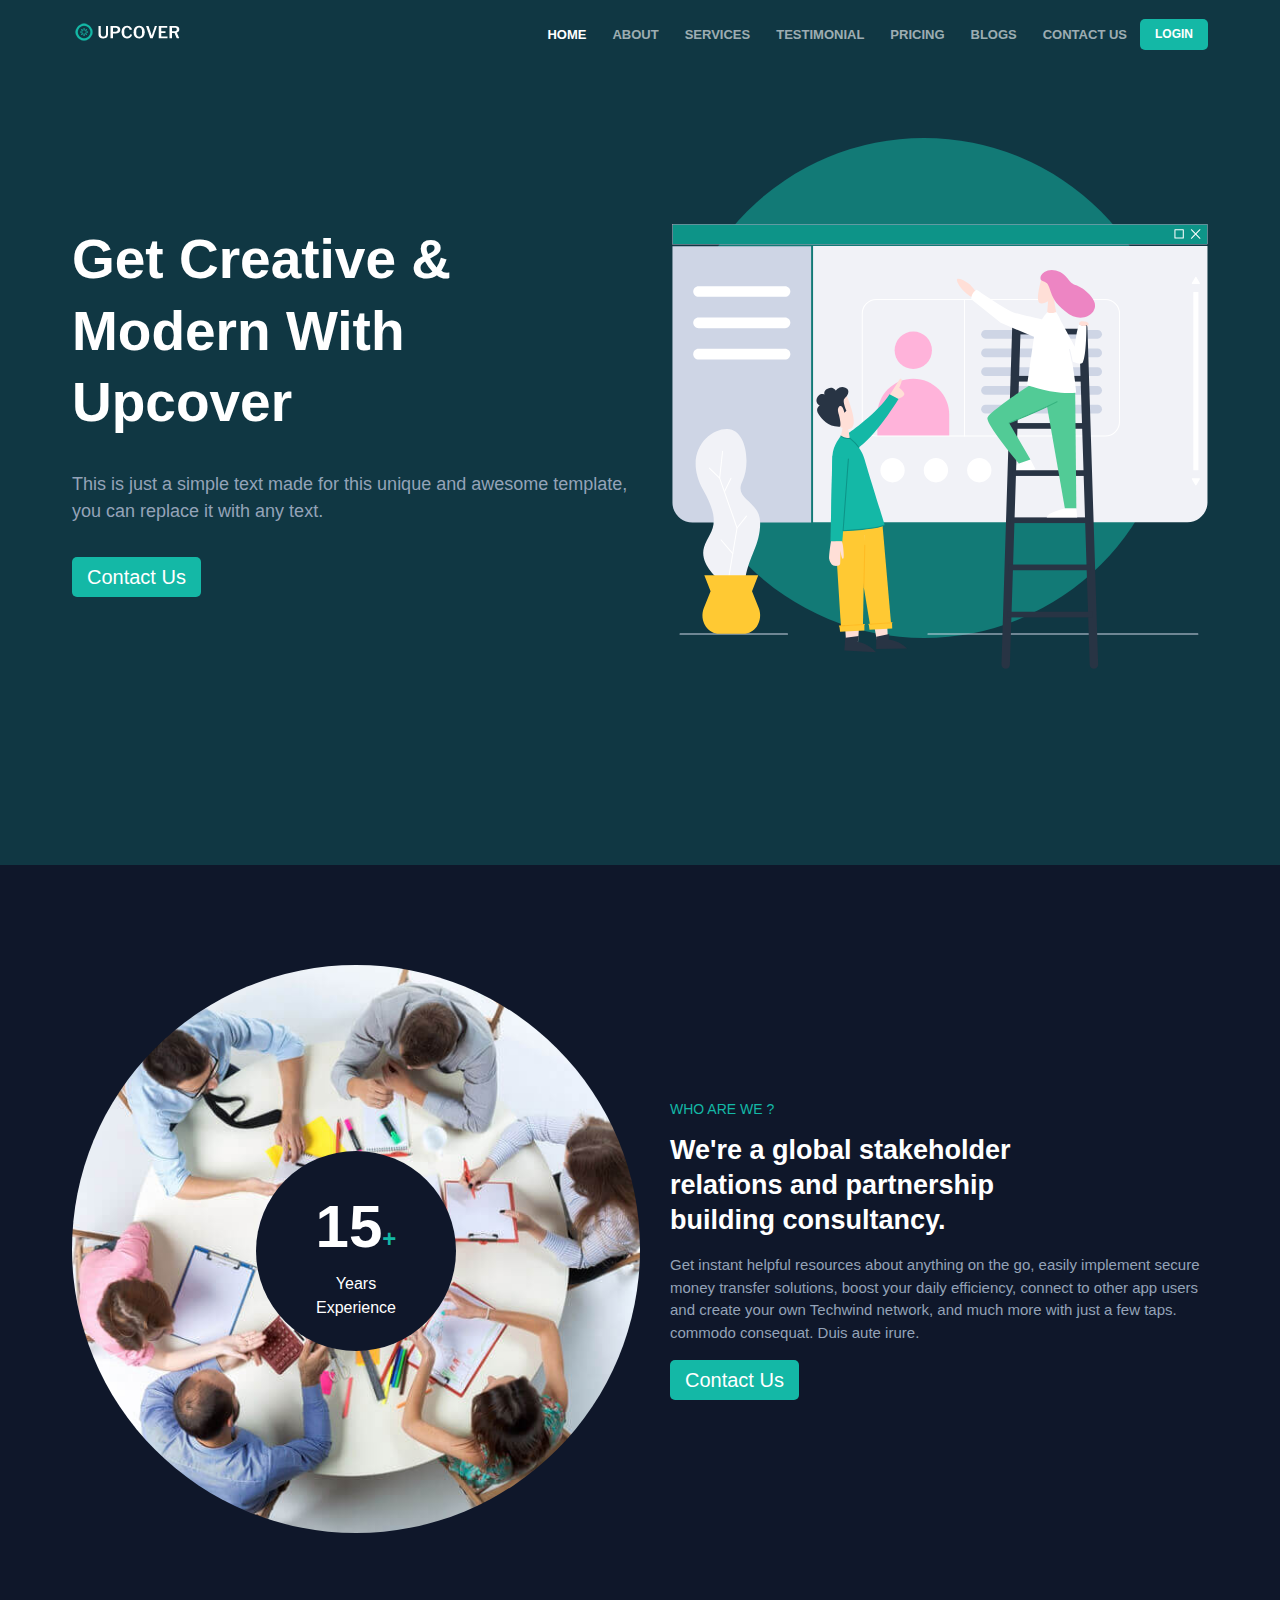
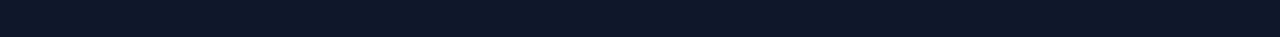
==== html/upcover.html @ 5970e3a4 "push new" ====
<!DOCTYPE html>
<html lang="en">
<head>
    <meta charset="UTF-8">
    <meta name="viewport" content="width=device-width, initial-scale=1.0">
    <link rel="stylesheet" href="https://cdnjs.cloudflare.com/ajax/libs/font-awesome/6.5.1/css/all.min.css" integrity="sha512-DTOQO9RWCH3ppGqcWaEA1BIZOC6xxalwEsw9c2QQeAIftl+Vegovlnee1c9QX4TctnWMn13TZye+giMm8e2LwA==" crossorigin="anonymous" referrerpolicy="no-referrer" />
    <link rel="stylesheet" href="../css/header&footer.css">
    <link rel="stylesheet" href="../css/upcover.css">
    <title>UPCOVER</title>
</head>
<body>
    <!-- start header -->
    <header>
        <div class="page-header">
            <div class="container">
                <div class="row">
                    <div class="logo">
                        <img src="../images/logo-light.png" alt="">
                    </div>
                    <div class="menu">
                        <nav class="main-menu">
                            <ul>
                                <li>
                                    <a class="co-wh5 head-link active" href="#HOME">HOME</a>
                                </li>
                                <li>
                                    <a class="co-wh5 head-link" href="#ABOUT">ABOUT</a>
                                </li>
                                <li>
                                    <a class="co-wh5 head-link" href="#SERVICES">SERVICES</a>
                                </li>
                                <li>
                                    <a class="co-wh5 head-link" href="#TESTIMONIAL">TESTIMONIAL</a>
                                </li>
                                <li>
                                    <a class="co-wh5 head-link" href="#PRICING">PRICING</a>
                                </li>
                                <li>
                                    <a class="co-wh5 head-link" href="#BLOGS">BLOGS</a>
                                </li>
                                <li>
                                    <a class="co-wh5 head-link" href="#CONTACT US">CONTACT US</a>
                                </li>
                            </ul>
                        </nav>
                    </div>
                    <a class="login-btn">
                        <button class="log custom" type="submit">LOGIN</button>
                    </a>
                </div>
            </div>
        </div>
    </header>
    <!-- end header -->

    <!-- start home section -->
    <section class="home" id="HOME">
        <div class="container">
            <div class="row-ho">
                <div class="text-ho">
                    <h1>Get Creative & <br> Modern With <br> Upcover</h1>
                    <p>This is just a simple text made for this unique and awesome template, you can replace it with any text.</p>
                    <a class="contact-btn">
                        <button class="custom">
                            Contact Us
                            <i class="fa-solid fa-chevron-right"></i>
                        </button>
                    </a>
                </div>
                <div class="photo-ho">
                    <img src="../images/design-team.svg" alt="" width="100%">
                </div>
            </div>
        </div>
    </section>
    <!-- end home section -->

    <!-- start about section -->
    <section class="about" id="ABOUT">
        <div class="container">
            <div class="row-abo">
                <div class="image-abo">
                    <div class="bg-img">
                        <img src="../images/about.jpg" alt="about" width="100%">
                    </div>
                    <div class="img-txt center-flex">
                        <h2><span>15</span>+</h2>
                        <span>Years <br> Experience</span>
                    </div>
                </div>
                <div class="text-abo">
                    <h6>WHO ARE WE ?</h6>
                    <h3>
                        We're a global stakeholder <br>
                        relations and partnership <br>
                        building consultancy.
                    </h3>
                    <p>
                        Get instant helpful resources about anything on the go, easily implement secure money transfer solutions,
                         boost your daily efficiency, connect to other app users and create your own Techwind network, and much more
                          with just a few taps. commodo consequat. Duis aute irure.
                    </p>
                    <a class="about-btn">
                        <button class="custom">
                            Contact Us
                            <i class="fa-solid fa-chevron-right"></i>
                        </button>
                    </a>
                </div>
            </div>
        </div>
    </section>
    <!-- end about section -->
</body>
</html>
---- css/header&footer.css ----
/* start customize default values */
*{
    box-sizing: border-box;
    padding: 0;
    margin: 0;
}
body{
    font-family: Libre Franklin,sans-serif;
}
li{
    list-style: none;
}
p{
    color: #94a3b8;
}
a{
    text-decoration: none;
    font-size: 13px;
    font-weight: bold;
}
a.co-wh5{
    color: #fff9;
}
a.co-aq{
    color: #14b8a6;
}
.container{
    max-width: 1200px;
    margin: auto;
    padding: 0 2rem;
}
.row{
    display: flex;
    justify-content: space-between;
}
/* end customize default values */

/* start customize header */
.page-header{
    background-color: #103743;
    padding: 1.2rem 0;
    position: fixed;
    width: 100%;
    left: 0;
    top: 0;
    z-index: 999;
}
.page-header .row{
    display: flex;
    justify-content: space-between;
    align-items: center;
}
.page-header .logo{
    margin-right: 2rem;
}
.page-header .menu{
    width: 100%;
}
nav.main-menu ul{
    display: flex;
    justify-content: flex-end;
}
.page-header .login{
    margin-left: 2rem;
}
a.head-link{
    padding: 13px;
    transition: all .3s;
}
nav.main-menu ul li:hover a.head-link:not(a.active){
    color: #fff;
}
button.custom {
    padding: 8px 15px;
    font-size: 12px;
    line-height: 1.2;
    border-radius: 5px;
    background: #14b8a6;
    color: #fff;
    border: none;
    font-weight: bold;
}
/* end customize header */
---- css/upcover.css ----
/* start customize default values */
*{
    box-sizing: border-box;
    padding: 0;
    margin: 0;
}
body{
    font-family: Libre Franklin,sans-serif;
}
li{
    list-style: none;
}
p{
    color: #94a3b8;
}
a{
    text-decoration: none;
}
a.active,h1{
    color: #fff !important;
}
a.co-wh5{
    color: #fff9;
}
a.co-aq{
    color: #14b8a6;
}


/* button */
.contact-btn .custom,.about-btn .custom {
    font-size: 20px;
    font-weight: normal;
}
/* button */

/* end customize default values */

/* start customize home section  */
.home{
    background-color: #103743;
    padding: 14rem 0 12rem 0;
}
.row-ho {
    display: flex;
}
.row-ho > div {
    flex: 0 0 50%;
    max-width: 50%;
}
.photo-ho{
    padding-left: 2rem;
    position: relative;
}
.photo-ho img{
    z-index: 9;
    position: relative;
}
.photo-ho:before {
    width: 500px;
    height: 500px;
    border-radius: 50%;
    background: #127a76;
    content: '';
    bottom: 35px;
    left: 50%;
    transform: translateX(-50%);
    position: absolute;
    z-index: 8;
}
.text-ho h1 {
    font-size: 55px;
    line-height: 1.3;
    margin-bottom: 2rem;
}
.text-ho p{
    font-size: 18px;
    line-height: 1.5;
    margin-bottom: 2rem;
}
/* end customize home section  */

/* start customize about section */
.about{
    padding: 100px 0;
    background-color: #0f172a;
}
.row-abo{
    display: flex;
    align-items: center;
}
.row-abo > div{
    flex: 0 0 50%;
    max-width: 50%;
}
.text-abo{
    padding-left: 30px;
}
.text-abo h6{
    font-size: 14px;
    color: #14b8a6;
    font-weight: 500;
    margin-bottom: 1rem;
}
.text-abo h3{
    font-size: 27px;
    color: #fff;
    line-height: 1.3;
    margin-bottom: 1rem;
}
.text-abo p{
    font-size: 15px;
    line-height: 1.5;
    margin-bottom: 1rem;
}
.image-abo{
    position: relative;
}
.image-abo img{
    border-radius: 50%;
}
.image-abo .img-txt{
    position: absolute;
    left: 50%;
    top: 50%;
    transform: translate(-50%,-50%);
}
.center-flex{
    width: 200px;
    height: 200px;
    background: #0f172a;
    text-align: center;
    display: flex;
    justify-content: center;
    align-items: center;
    flex-direction: column;
    border-radius: 50%;
}
.image-abo .img-txt h2{
    color: #14b8a6;
}
.image-abo .img-txt h2 span{
    font-size: 60px;
} 
.image-abo .img-txt span{
    color: #fff;
    line-height: 1.5;
}
/* end customize about section */
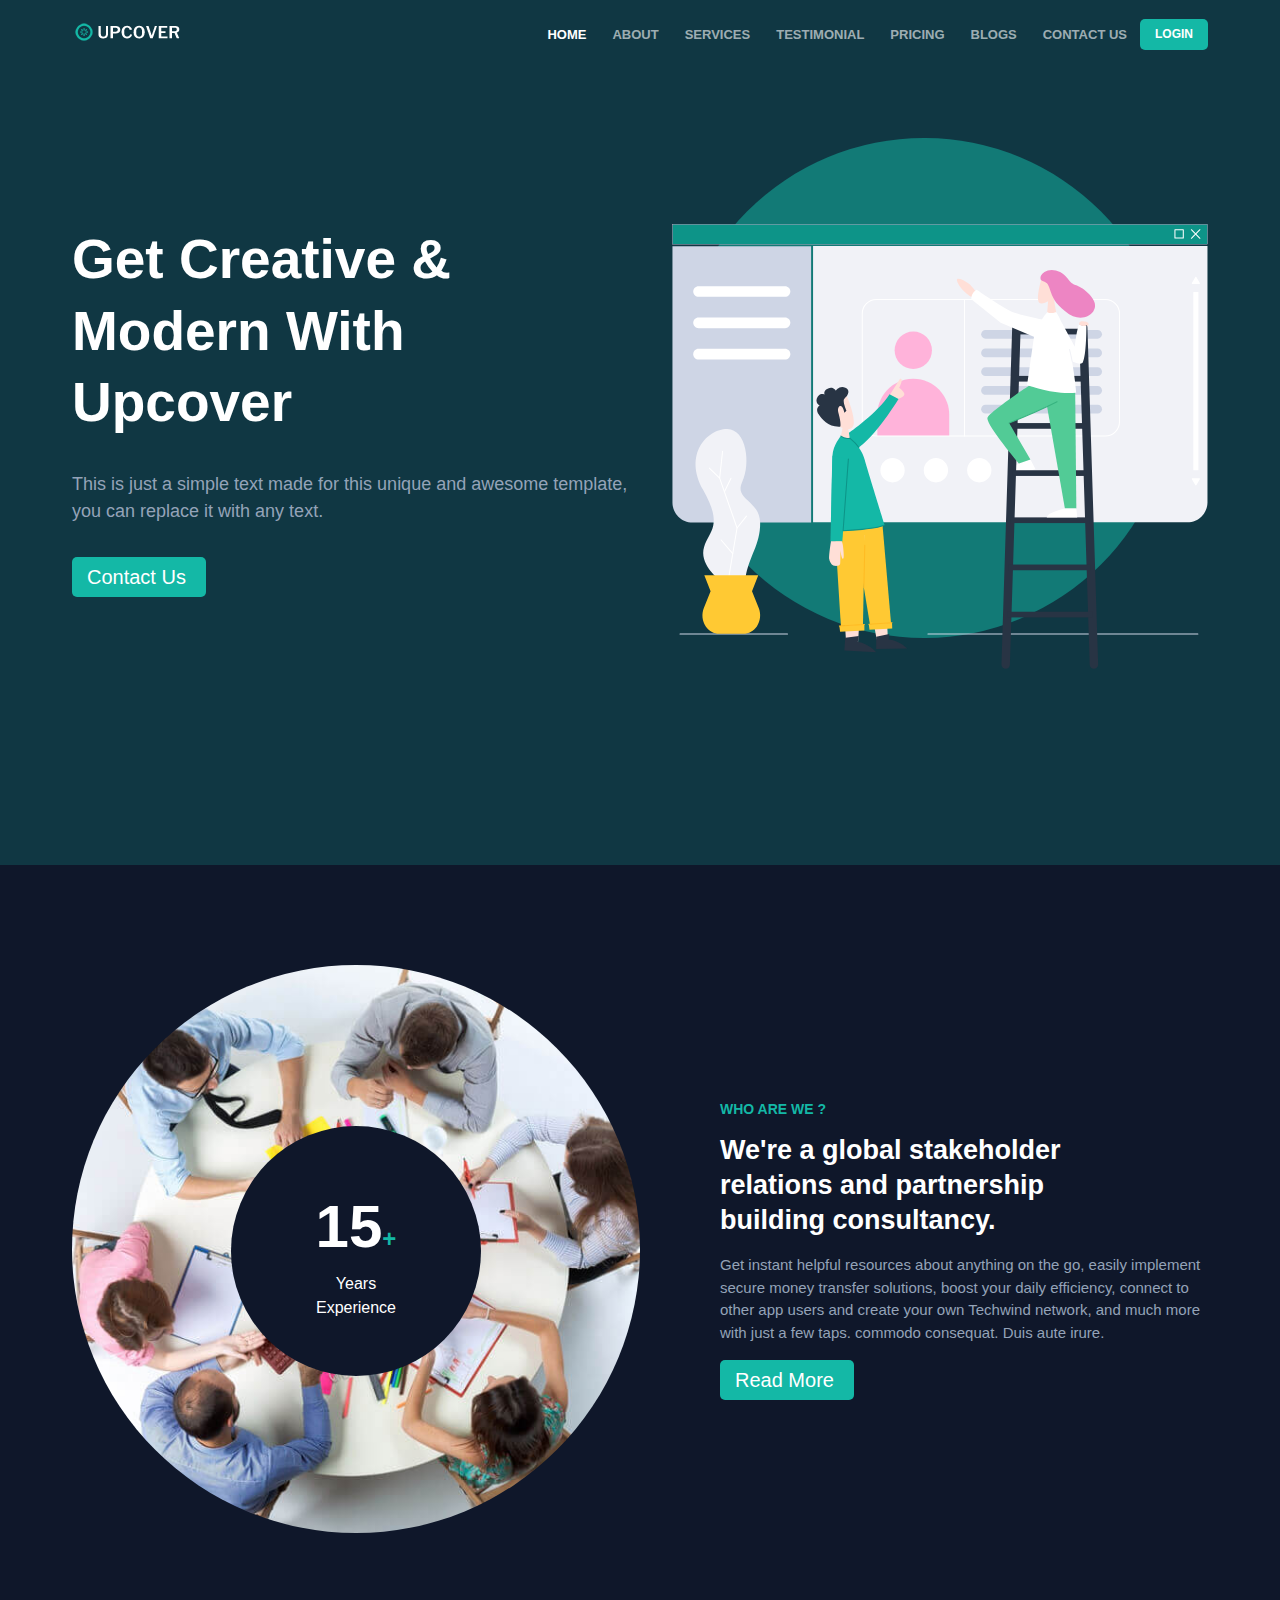
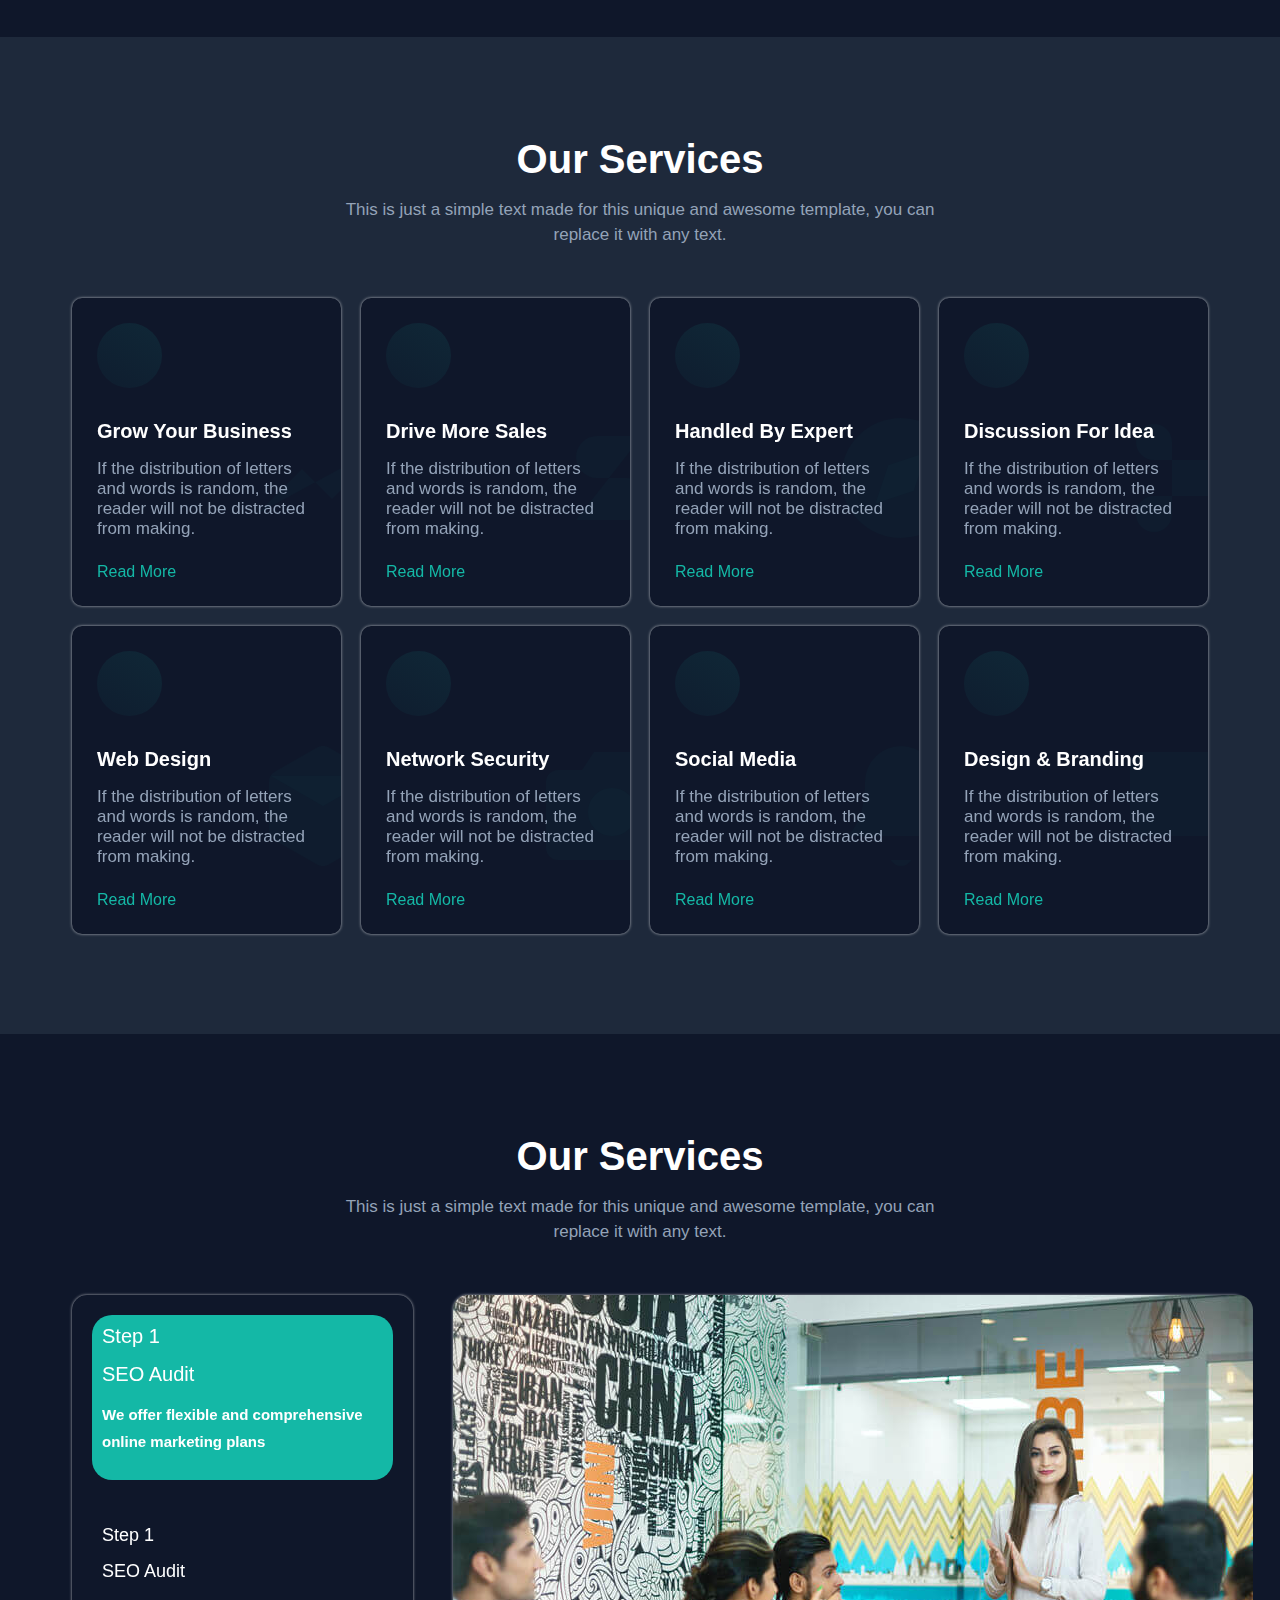
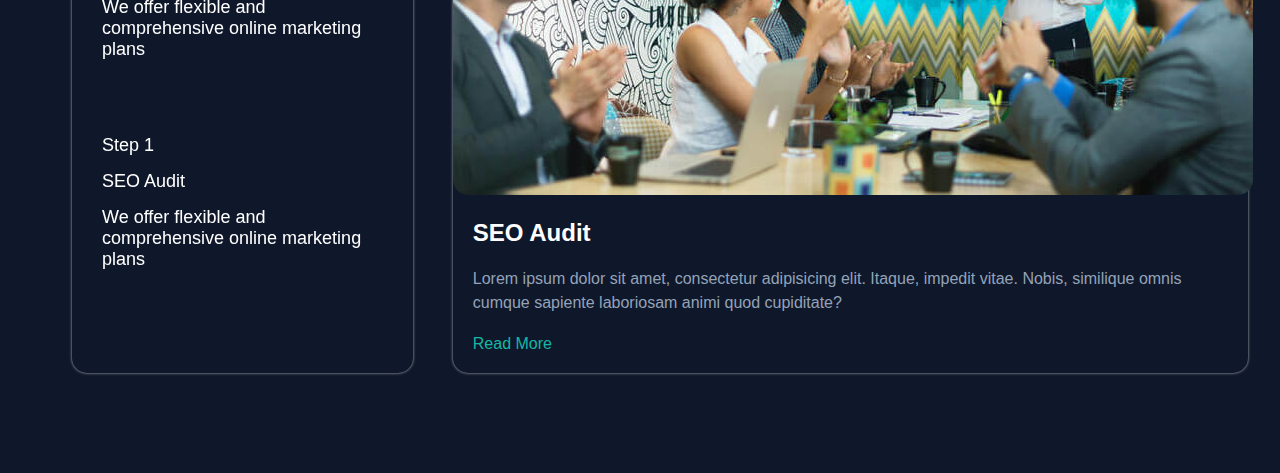
==== commit e89c3cba: "anything" ====
--- a/html/upcover.html
+++ b/html/upcover.html
@@ -102,7 +102,7 @@
                     </p>
                     <a class="about-btn">
                         <button class="custom">
-                            Contact Us
+                            Read More
                             <i class="fa-solid fa-chevron-right"></i>
                         </button>
                     </a>
@@ -111,5 +111,188 @@
         </div>
     </section>
     <!-- end about section -->
+
+    <!-- start services section  -->
+    <section class="services">
+        <div class="container">
+            <div class="title-serv title-section">
+                <h2>Our Services</h2>
+                <p>This is just a simple text made for this unique and awesome template, you can <br> replace it with any text.</p>
+            </div>
+            <div class="row-serv">
+                <div class="card-serv box-shadow-sty">
+                    <div class="icon-serv">
+                        <i class="fa-solid fa-share"></i>
+                    </div>
+                    <h2>Grow Your Business</h2>
+                    <p>If the distribution of letters and words is random, the reader will not be distracted from making.</p>
+                    <div class="btn-serv">
+                        Read More
+                        <i class="fa-solid fa-chevron-right"></i>
+                    </div>
+                    <div class="svg">
+                        <i-feather _ngcontent-ng-c4004374874="" class="size-48 text-teal-500 opacity-[0.04] dark:opacity-[0.04] group-hover:opacity-10 duration-500" _nghost-ng-c3061231048=""><svg xmlns="http://www.w3.org/2000/svg" viewBox="0 0 24 24" class="feather feather-trending-up">
+                            <polyline points="23 6 13.5 15.5 8.5 10.5 1 18"></polyline><polyline points="17 6 23 6 23 12"></polyline>
+                        </svg></i-feather>
+                    </div>
+                </div>
+                <div class="card-serv box-shadow-sty">
+                    <div class="icon-serv">
+                        <i class="fa-solid fa-dollar-sign"></i>
+                    </div>
+                    <h2>Drive More Sales</h2>
+                    <p>If the distribution of letters and words is random, the reader will not be distracted from making.</p>
+                    <div class="btn-serv">
+                        Read More
+                        <i class="fa-solid fa-chevron-right"></i>
+                    </div>
+                    <div class="svg">
+                        <i-feather _ngcontent-ng-c4004374874="" class="size-48 text-teal-500 opacity-[0.04] dark:opacity-[0.04] group-hover:opacity-10 duration-500" _nghost-ng-c3061231048=""><svg xmlns="http://www.w3.org/2000/svg" viewBox="0 0 24 24" class="feather feather-dollar-sign">
+                            <line x1="12" y1="1" x2="12" y2="23"></line><path d="M17 5H9.5a3.5 3.5 0 0 0 0 7h5a3.5 3.5 0 0 1 0 7H6"></path>
+                        </svg></i-feather>
+                    </div>
+                </div>
+                <div class="card-serv box-shadow-sty">
+                    <div class="icon-serv">
+                        <i class="fa-solid fa-eye"></i>
+                    </div>
+                    <h2>Handled By Expert</h2>
+                    <p>If the distribution of letters and words is random, the reader will not be distracted from making.</p>
+                    <div class="btn-serv">
+                        Read More
+                        <i class="fa-solid fa-chevron-right"></i>
+                    </div>
+                    <div class="svg">
+                        <i-feather _ngcontent-ng-c4004374874="" class="size-48 text-teal-500 opacity-[0.04] dark:opacity-[0.04] group-hover:opacity-10 duration-500" _nghost-ng-c3061231048=""><svg xmlns="http://www.w3.org/2000/svg" viewBox="0 0 24 24" class="feather feather-compass">
+                            <circle cx="12" cy="12" r="10"></circle><polygon points="16.24 7.76 14.12 14.12 7.76 16.24 9.88 9.88 16.24 7.76"></polygon>
+                        </svg></i-feather>
+                    </div>
+                </div>
+                <div class="card-serv box-shadow-sty">
+                    <div class="icon-serv">
+                        <i class="fa-solid fa-share"></i>
+                    </div>
+                    <h2>Discussion For Idea</h2>
+                    <p>If the distribution of letters and words is random, the reader will not be distracted from making.</p>
+                    <div class="btn-serv">
+                        Read More
+                        <i class="fa-solid fa-chevron-right"></i>
+                    </div>
+                    <div class="svg">
+                        <i-feather _ngcontent-ng-c4004374874="" class="size-48 text-teal-500 opacity-[0.04] dark:opacity-[0.04] group-hover:opacity-10 duration-500" _nghost-ng-c3061231048=""><svg xmlns="http://www.w3.org/2000/svg" viewBox="0 0 24 24" class="feather feather-command">
+                            <path d="M18 3a3 3 0 0 0-3 3v12a3 3 0 0 0 3 3 3 3 0 0 0 3-3 3 3 0 0 0-3-3H6a3 3 0 0 0-3 3 3 3 0 0 0 3 3 3 3 0 0 0 3-3V6a3 3 0 0 0-3-3 3 3 0 0 0-3 3 3 3 0 0 0 3 3h12a3 3 0 0 0 3-3 3 3 0 0 0-3-3z"></path>
+                        </svg></i-feather>
+                    </div>
+                </div>
+                <div class="card-serv box-shadow-sty">
+                    <div class="icon-serv">
+                        <i class="fa-solid fa-cube"></i>
+                    </div>
+                    <h2>Web Design</h2>
+                    <p>If the distribution of letters and words is random, the reader will not be distracted from making.</p>
+                    <div class="btn-serv">
+                        Read More
+                        <i class="fa-solid fa-chevron-right"></i>
+                    </div>
+                    <div class="svg">
+                        <i-feather _ngcontent-ng-c4004374874="" class="size-48 text-teal-500 opacity-[0.04] dark:opacity-[0.04] group-hover:opacity-10 duration-500" _nghost-ng-c3061231048=""><svg xmlns="http://www.w3.org/2000/svg" viewBox="0 0 24 24" class="feather feather-box">
+                            <path d="M21 16V8a2 2 0 0 0-1-1.73l-7-4a2 2 0 0 0-2 0l-7 4A2 2 0 0 0 3 8v8a2 2 0 0 0 1 1.73l7 4a2 2 0 0 0 2 0l7-4A2 2 0 0 0 21 16z"></path><polyline points="3.27 6.96 12 12.01 20.73 6.96"></polyline><line x1="12" y1="22.08" x2="12" y2="12"></line>
+                        </svg></i-feather>
+                    </div>
+                </div>
+                <div class="card-serv box-shadow-sty">
+                    <div class="icon-serv">
+                        <i class="fa-solid fa-camera"></i>
+                    </div>
+                    <h2>Network Security</h2>
+                    <p>If the distribution of letters and words is random, the reader will not be distracted from making.</p>
+                    <div class="btn-serv">
+                        Read More
+                        <i class="fa-solid fa-chevron-right"></i>
+                    </div>
+                    <div class="svg">
+                        <i-feather _ngcontent-ng-c4004374874="" class="size-48 text-teal-500 opacity-[0.04] dark:opacity-[0.04] group-hover:opacity-10 duration-500" _nghost-ng-c3061231048=""><svg xmlns="http://www.w3.org/2000/svg" viewBox="0 0 24 24" class="feather feather-camera">
+                            <path d="M23 19a2 2 0 0 1-2 2H3a2 2 0 0 1-2-2V8a2 2 0 0 1 2-2h4l2-3h6l2 3h4a2 2 0 0 1 2 2z"></path><circle cx="12" cy="13" r="4"></circle>
+                        </svg></i-feather>
+                    </div>
+                </div>
+                <div class="card-serv box-shadow-sty">
+                    <div class="icon-serv">
+                        <i class="fa-solid fa-bell"></i>
+                    </div>
+                    <h2>Social Media</h2>
+                    <p>If the distribution of letters and words is random, the reader will not be distracted from making.</p>
+                    <div class="btn-serv">
+                        Read More
+                        <i class="fa-solid fa-chevron-right"></i>
+                    </div>
+                    <div class="svg">
+                        <i-feather _ngcontent-ng-c4004374874="" class="size-48 text-teal-500 opacity-[0.04] dark:opacity-[0.04] group-hover:opacity-10 duration-500" _nghost-ng-c3061231048=""><svg xmlns="http://www.w3.org/2000/svg" viewBox="0 0 24 24" class="feather feather-bell">
+                            <path d="M18 8A6 6 0 0 0 6 8c0 7-3 9-3 9h18s-3-2-3-9"></path><path d="M13.73 21a2 2 0 0 1-3.46 0"></path>
+                        </svg></i-feather>
+                    </div>
+                </div>
+                <div class="card-serv box-shadow-sty">
+                    <div class="icon-serv">
+                        <i class="fa-solid fa-desktop"></i>
+                    </div>
+                    <h2>Design & Branding</h2>
+                    <p>If the distribution of letters and words is random, the reader will not be distracted from making.</p>
+                    <div class="btn-serv">
+                        Read More
+                        <i class="fa-solid fa-chevron-right"></i>
+                    </div>
+                    <div class="svg">
+                        <i-feather _ngcontent-ng-c4004374874="" class="size-48 text-teal-500 opacity-[0.04] dark:opacity-[0.04] group-hover:opacity-10 duration-500" _nghost-ng-c3061231048=""><svg xmlns="http://www.w3.org/2000/svg" viewBox="0 0 24 24" class="feather feather-monitor">
+                            <rect x="2" y="3" width="20" height="14" rx="2" ry="2"></rect><line x1="8" y1="21" x2="16" y2="21"></line><line x1="12" y1="17" x2="12" y2="21"></line>
+                        </svg></i-feather>
+                    </div>
+                </div>
+            </div>
+        </div>
+    </section>
+    <section class="secvices-2">
+        <div class="container">
+            <div class="title-serv title-section">
+                <h2>Our Services</h2>
+                <p>This is just a simple text made for this unique and awesome template, you can <br> replace it with any text.</p>
+            </div>
+            <div class="row-serv-2">
+                <div class="step-serv-2 box-shadow-sty">
+                    <div class="all-steps">
+                        <div class="step step-1">
+                            <span class="text-1">Step 1</span>
+                            <span class="text-2">SEO Audit</span>
+                            <span class="text-3">We offer flexible and comprehensive online marketing plans</span>
+                        </div>
+                        <div class="step step-2">
+                            <span class="text-1">Step 1</span>
+                            <span class="text-2">SEO Audit</span>
+                            <span class="text-3">We offer flexible and comprehensive online marketing plans</span>
+                        </div>
+                        <div class="step step-3">
+                            <span class="text-1">Step 1</span>
+                            <span class="text-2">SEO Audit</span>
+                            <span class="text-3">We offer flexible and comprehensive online marketing plans</span>
+                        </div>
+                    </div>
+                </div>
+                <div class="seo-serv-2 box-shadow-sty">
+                    <div class="image">
+                        <img src="../images/01.jpg" alt="">
+                    </div>
+                    <div class="content-serv-2">
+                        <h2>SEO Audit</h2>
+                        <p>Lorem ipsum dolor sit amet, consectetur adipisicing elit. Itaque, impedit vitae. Nobis, similique omnis cumque sapiente laboriosam animi quod cupiditate?</p>
+                        <div class="btn-serv">
+                            Read More
+                            <i class="fa-solid fa-chevron-right"></i>
+                        </div>
+                    </div>
+                </div>
+            </div>
+        </div>
+    </section>
+    <!-- end services section  -->
 </body>
 </html>--- a/css/upcover.css
+++ b/css/upcover.css
@@ -25,7 +25,29 @@
 a.co-aq{
     color: #14b8a6;
 }
-
+/* fixed component */
+.fa-chevron-right{
+    font-size: 9px;
+    margin-left: 5px;
+    vertical-align: middle;
+}
+.title-section{
+    text-align: center;
+    margin-bottom: 50px;
+}
+.title-section h2{
+    font-size: 40px;
+    color: #fff;
+    margin-bottom: 15px;
+}
+.title-section p{
+    line-height: 1.5;
+    font-size: 17px;
+}
+.box-shadow-sty{
+    box-shadow: 0px 0px 3px 0px rgb(255, 255,255,.7);
+}
+/* fixed component */
 
 /* button */
 .contact-btn .custom,.about-btn .custom {
@@ -94,12 +116,12 @@
     max-width: 50%;
 }
 .text-abo{
-    padding-left: 30px;
+    padding-left: 80px;
 }
 .text-abo h6{
     font-size: 14px;
     color: #14b8a6;
-    font-weight: 500;
+    font-weight: 700;
     margin-bottom: 1rem;
 }
 .text-abo h3{
@@ -126,8 +148,8 @@
     transform: translate(-50%,-50%);
 }
 .center-flex{
-    width: 200px;
-    height: 200px;
+    width: 250px;
+    height: 250px;
     background: #0f172a;
     text-align: center;
     display: flex;
@@ -148,4 +170,150 @@
 }
 /* end customize about section */
 
-
+/* start customize services section */
+.services{
+    padding: 100px 0;
+    background-color: #1e293b;
+}
+.row-serv {
+    display: grid;
+    grid-template-columns: repeat(4, minmax(250px,1fr));
+    gap: 20px;
+}
+.card-serv{
+    padding: 25px;
+    border-radius: 10px;
+    background-color: #0f172a;
+    overflow: hidden;
+    position: relative;
+    z-index: 10;
+}
+.card-serv:hover .icon-serv{
+    background: linear-gradient(30deg,#14b8a61a, #14b8a670);
+}
+.icon-serv {
+    width: 65px;
+    height: 65px;
+    margin-bottom: 20px;
+    display: flex;
+    justify-content: center;
+    align-items: center;
+    border-radius: 50%;
+    background: linear-gradient(30deg, #0f1d2f,#14b8a61a);
+    margin-bottom: 2rem;
+}
+.icon-serv i{
+    font-size: 25px;
+}
+.card-serv h2{
+    color: #fff;
+    font-size: 20px;
+    margin-bottom: 1rem;
+    transition: all .1s;
+}
+.card-serv p{
+    margin-bottom: 1.5rem;
+    font-size: 17px;
+}
+.card-serv h2:hover{
+    color: #14b8a6;
+}
+.icon-serv,.btn-serv{
+    color: #14b8a6;
+}
+.card-serv .svg{
+    position: absolute;
+    width: 9rem;
+    right: -20%;
+    top: 35%;
+    z-index: -1;
+    opacity: .3;
+    fill: rgb(20 184 166 / .1);
+    transition: .5s;
+}
+.card-serv:hover .svg{
+    fill: rgb(20 184 166 / .5);
+}
+
+/* services-2 */
+.secvices-2{
+    padding: 100px 0;
+    background-color: #0f172a;
+}
+.row-serv-2{
+    display: flex;
+}
+.seo-serv-2{
+    flex: 0 0 70%;
+    max-width: 70%;
+    margin-left: 40px;
+    border-radius: 15px;
+}
+.step-serv-2{
+    flex: 0 0 30%;
+    max-width: 30%;
+    border-radius: 15px;
+}
+.seo-serv-2 img{
+    border-radius: 15px;
+}
+.seo-serv-2 .content-serv-2{
+    padding: 20px;
+}
+.seo-serv-2 .content-serv-2 h2{
+    color: #fff;
+    margin-bottom: 20px;
+}
+.seo-serv-2 .content-serv-2 p{
+    margin-bottom: 20px;
+    line-height: 1.5;
+}
+
+.all-steps{
+    padding: 20px;
+    position: sticky;
+    left: 0;
+    top: 0;
+}
+.all-steps .step-1{
+    padding: 10px;
+    background-color: #14b8a6;
+    border-radius: 20px;
+    position: sticky;
+    margin-bottom: 35px;
+}
+.all-steps .step-1  span{
+    display: block;
+    color: #fff;
+    margin-bottom: 15px;
+}
+.step-1 span.text-1 {
+    font-size: 20px;
+}
+.step-1 span.text-2 {
+    font-size: 20px;
+}
+.step-2{
+    margin-bottom: 40px !important;
+}
+.step-2,.step-3{
+    padding: 10px;
+    border-radius: 10px;
+    transition: all .3s ;
+}
+.step-2:hover,.step-3:hover{
+    background-color: #1e293b;
+}
+.step-1 span.text-3 {
+    font-weight: 600;
+    font-size: 15px;
+    line-height: 1.8;
+}
+.step span{
+    display: block;
+    color: #fff;
+    margin-bottom: 15px;
+    font-size: 18px;
+}
+/* end customize services section */
+
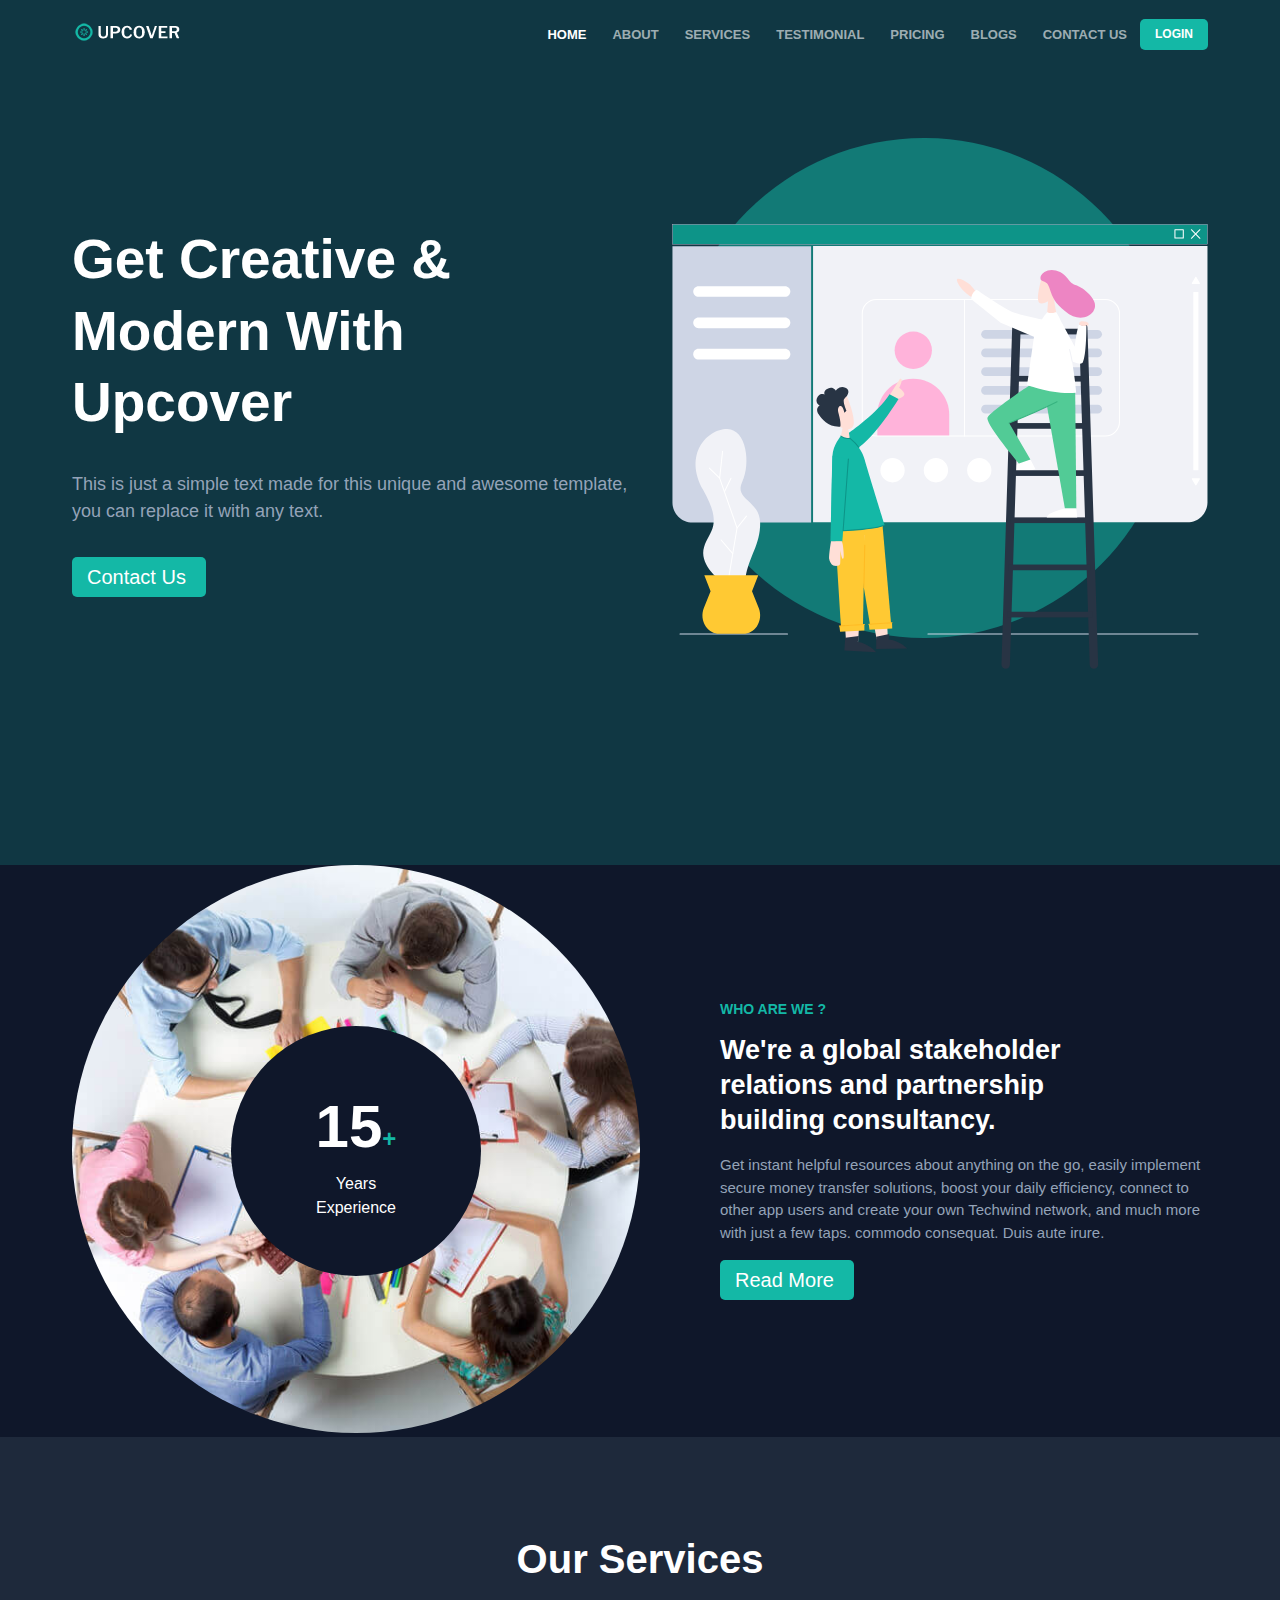
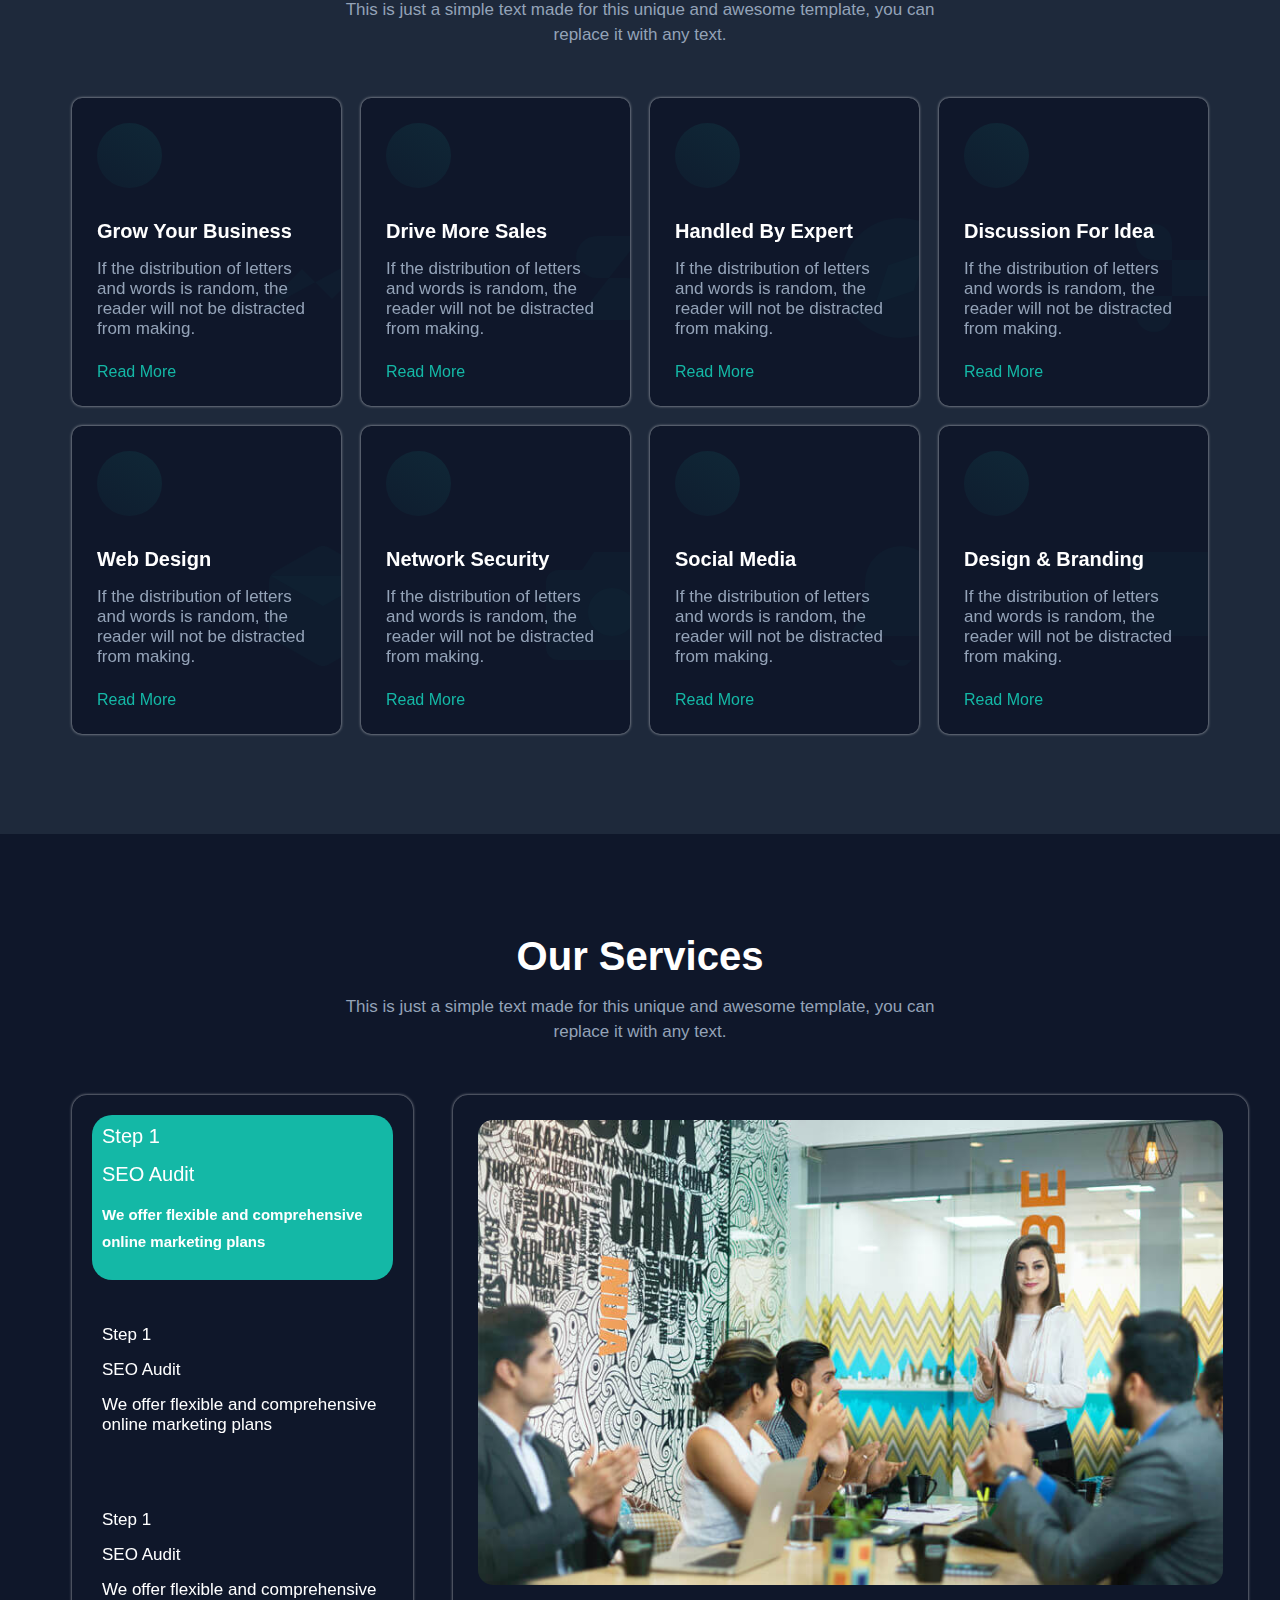
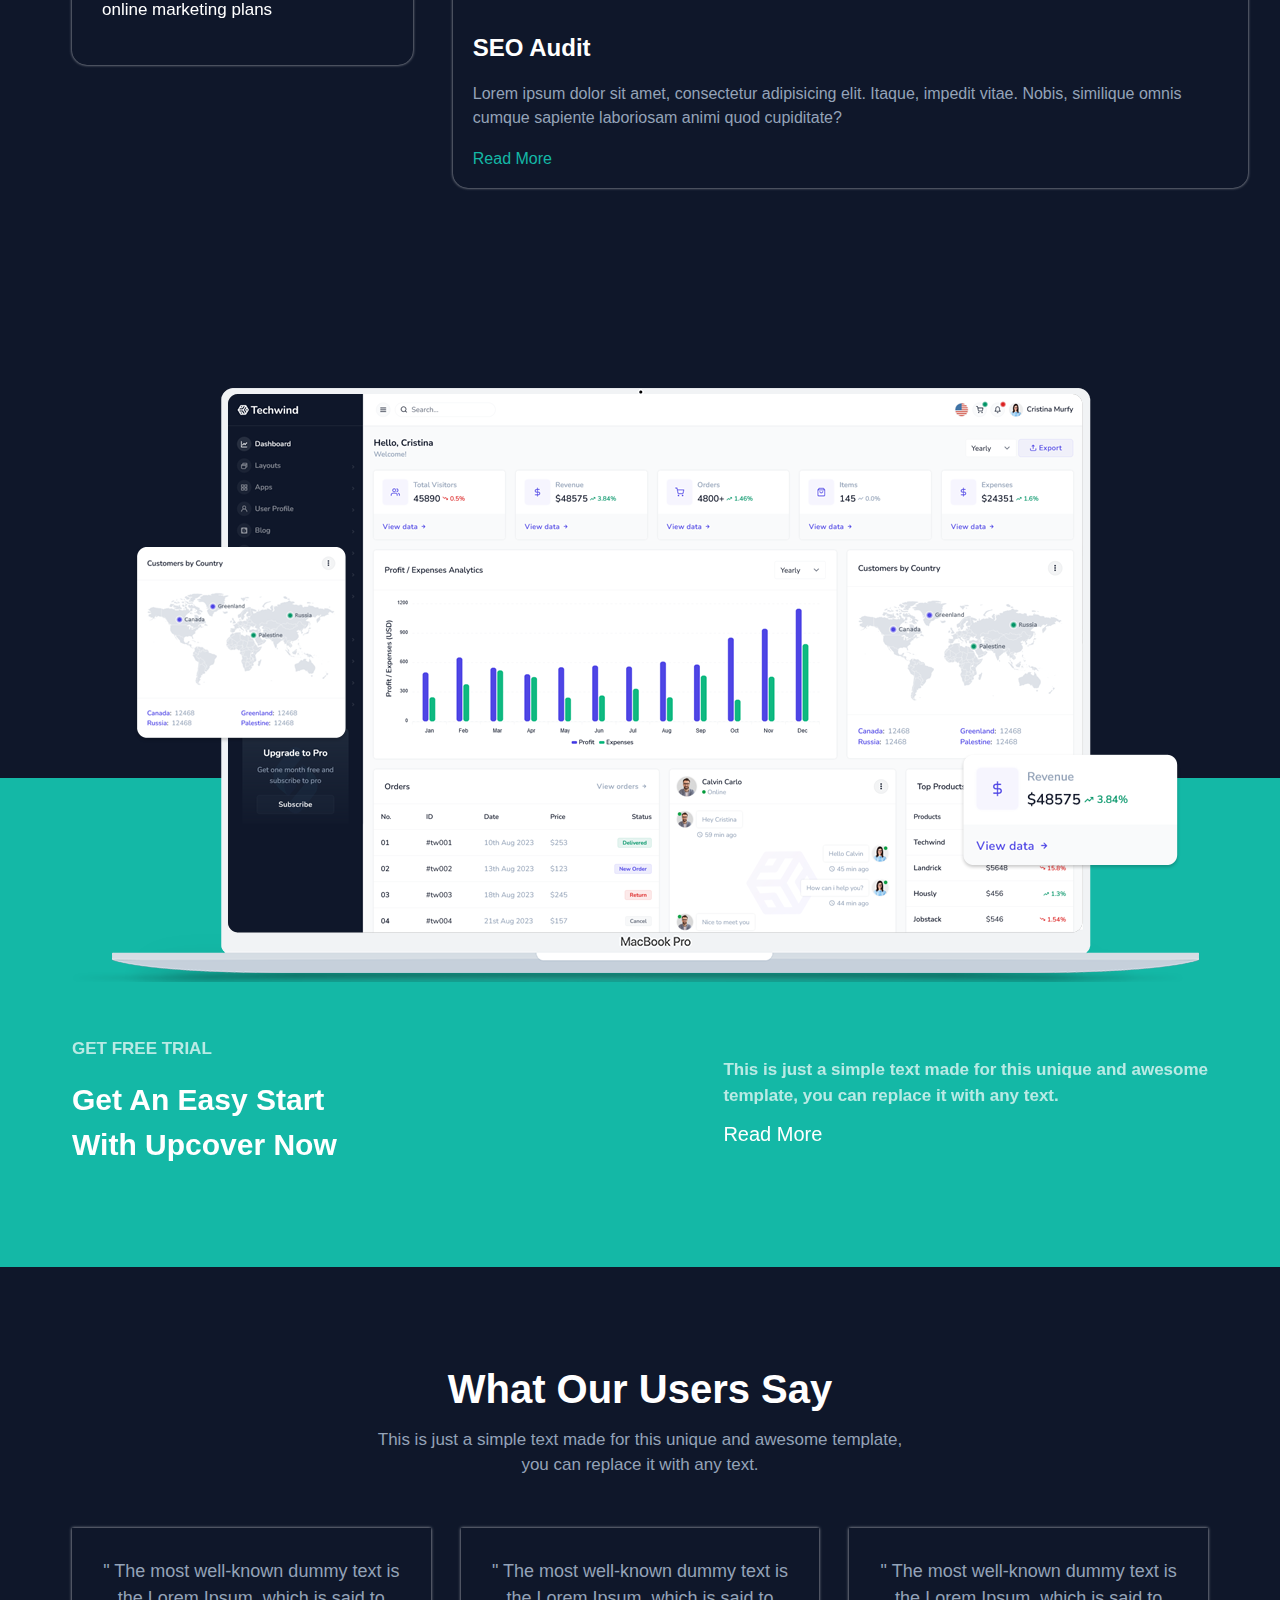
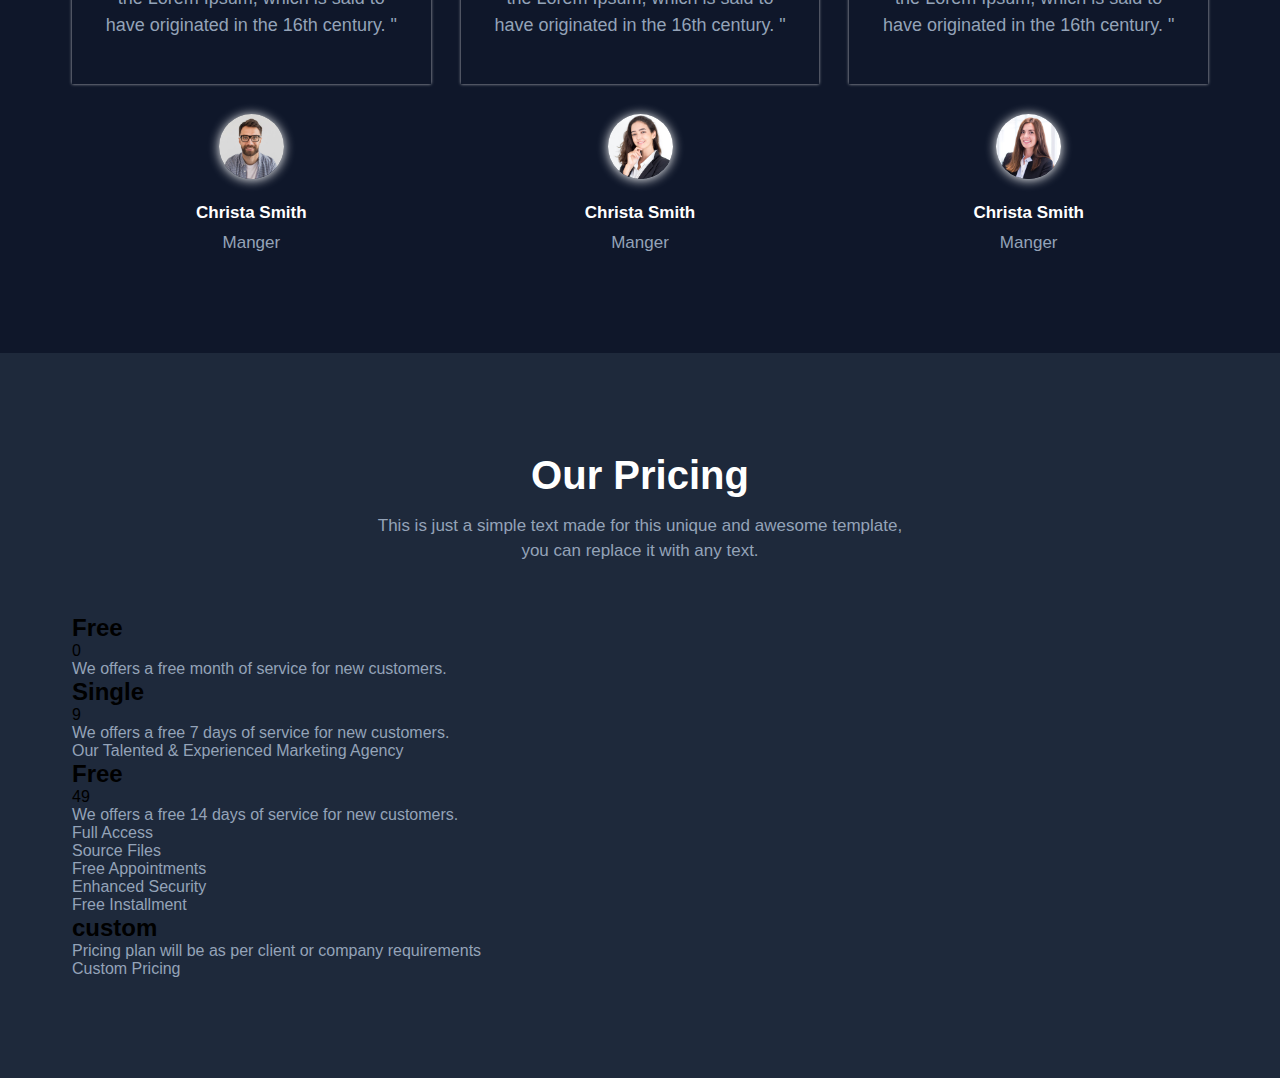
==== commit 53831f67: "pricing" ====
--- a/html/upcover.html
+++ b/html/upcover.html
@@ -54,7 +54,7 @@
     <!-- end header -->
 
     <!-- start home section -->
-    <section class="home" id="HOME">
+    <section class="home padd-14" id="HOME">
         <div class="container">
             <div class="row-ho">
                 <div class="text-ho">
@@ -113,7 +113,7 @@
     <!-- end about section -->
 
     <!-- start services section  -->
-    <section class="services">
+    <section class="services padd-100">
         <div class="container">
             <div class="title-serv title-section">
                 <h2>Our Services</h2>
@@ -251,15 +251,15 @@
             </div>
         </div>
     </section>
-    <section class="secvices-2">
+    <section class="secvices-2 padd-100">
         <div class="container">
             <div class="title-serv title-section">
                 <h2>Our Services</h2>
                 <p>This is just a simple text made for this unique and awesome template, you can <br> replace it with any text.</p>
             </div>
             <div class="row-serv-2">
-                <div class="step-serv-2 box-shadow-sty">
-                    <div class="all-steps">
+                <div class="step-serv-2">
+                    <div class="all-steps box-shadow-sty">
                         <div class="step step-1">
                             <span class="text-1">Step 1</span>
                             <span class="text-2">SEO Audit</span>
@@ -279,7 +279,7 @@
                 </div>
                 <div class="seo-serv-2 box-shadow-sty">
                     <div class="image">
-                        <img src="../images/01.jpg" alt="">
+                        <img src="../images/01.jpg" alt="" width="100%">
                     </div>
                     <div class="content-serv-2">
                         <h2>SEO Audit</h2>
@@ -293,6 +293,200 @@
             </div>
         </div>
     </section>
+    <section class="video padd-100">
+        <div class="container">
+            <div class="all-content-vid">
+                <div class="image">
+                    <img src="../images/home.png" alt="">
+                </div>
+                <div class="text-vid">
+                    <div class="left-side">
+                        <p>GET FREE TRIAL</p>
+                        <h2>
+                            Get An Easy Start <br>
+                            With Upcover Now
+                        </h2>
+                    </div>
+                    <div class="right-side">
+                        <p>
+                            This is just a simple text made for this unique and awesome <br>
+                            template, you can replace it with any text.
+                        </p>
+                        <div class="btn-serv">
+                            Read More
+                            <i class="fa-solid fa-chevron-right"></i>
+                        </div>
+                    </div>
+                </div>
+            </div>
+            <div class="bg-gradient"></div>
+        </div>
+    </section>
     <!-- end services section  -->
+
+    <!-- start testemonials  -->
+    <section class="testemonials padd-100">
+        <div class="container">
+            <div class="title-serv title-section">
+                <h2>What Our Users Say</h2>
+                <p>This is just a simple text made for this unique and awesome template, <br> you can replace it with any text.</p>
+            </div>
+            <div class="all-teste">
+                <div class="only-teste">
+                    <div class="comment box-shadow-sty">
+                        <i class="fa-solid fa-quote-left"></i>
+                        <p>" The most well-known dummy text is the Lorem Ipsum, which is said to have originated in the 16th century. "</p>
+                        <div class="reviews">
+                            <i class="fa-solid fa-star"></i>
+                            <i class="fa-solid fa-star"></i>
+                            <i class="fa-solid fa-star"></i>
+                            <i class="fa-solid fa-star"></i>
+                            <i class="fa-solid fa-star"></i>
+                        </div>
+                    </div>
+                    <div class="person">
+                        <img src="../images/01 (1).jpg" alt="">
+                        <p class="name">Christa Smith</p>
+                        <span class="job">Manger</span>
+                    </div>
+                </div>
+                <div class="only-teste">
+                    <div class="comment box-shadow-sty">
+                        <i class="fa-solid fa-quote-left"></i>
+                        <p>" The most well-known dummy text is the Lorem Ipsum, which is said to have originated in the 16th century. "</p>
+                        <div class="reviews">
+                            <i class="fa-solid fa-star"></i>
+                            <i class="fa-solid fa-star"></i>
+                            <i class="fa-solid fa-star"></i>
+                            <i class="fa-solid fa-star"></i>
+                            <i class="fa-solid fa-star"></i>
+                        </div>
+                    </div>
+                    <div class="person">
+                        <img src="../images/02.jpg" alt="">
+                        <p class="name">Christa Smith</p>
+                        <span class="job">Manger</span>
+                    </div>
+                </div>
+                <div class="only-teste">
+                    <div class="comment box-shadow-sty">
+                        <i class="fa-solid fa-quote-left"></i>
+                        <p>" The most well-known dummy text is the Lorem Ipsum, which is said to have originated in the 16th century. "</p>
+                        <div class="reviews">
+                            <i class="fa-solid fa-star"></i>
+                            <i class="fa-solid fa-star"></i>
+                            <i class="fa-solid fa-star"></i>
+                            <i class="fa-solid fa-star"></i>
+                            <i class="fa-solid fa-star"></i>
+                        </div>
+                    </div>
+                    <div class="person">
+                        <img src="../images/03.jpg" alt="">
+                        <p class="name">Christa Smith</p>
+                        <span class="job">Manger</span>
+                    </div>
+                </div>
+            </div>
+        </div>
+    </section>
+    <!-- end testemonials  -->
+
+    <!-- start pricing -->
+    <section class="pricing padd-100">
+        <div class="container">
+            <div class="title-serv title-section">
+                <h2>Our Pricing</h2>
+                <p>This is just a simple text made for this unique and awesome template, <br> you can replace it with any text.</p>
+            </div>
+            <div class="row-price">
+                <div class="package free .box-shadow-sty">
+                    <div class="type-pr">
+                        <h2>Free</h2>
+                    </div>
+                    <div class="money-pr">
+                        <span class="number">0</span>
+                    </div>
+                    <div class="details">
+                        <ul>
+                            <li>
+                                <i class="fa-solid fa-check"></i>
+                                <p>We offers a free month of service for new customers.</p>
+                            </li>
+                        </ul>
+                    </div>
+                </div>
+                <div class="package single .box-shadow-sty">
+                    <div class="type-pr">
+                        <h2>Single</h2>
+                    </div>
+                    <div class="money-pr">
+                        <span class="number">9</span>
+                    </div>
+                    <div class="details">
+                        <ul>
+                            <li>
+                                <i class="fa-solid fa-check"></i>
+                                <p>We offers a free 7 days of service for new customers.</p>
+                            </li>
+                            <li>
+                                <i class="fa-solid fa-check"></i>
+                                <p>Our Talented & Experienced Marketing Agency</p>
+                            </li>
+                        </ul>
+                    </div>
+                </div>
+                <div class="package popular .box-shadow-sty">
+                    <div class="type-pr">
+                        <h2>Free</h2>
+                    </div>
+                    <div class="money-pr">
+                        <span class="number">49</span>
+                    </div>
+                    <div class="details">
+                        <ul>
+                            <li>
+                                <i class="fa-solid fa-check"></i>
+                                <p>We offers a free 14 days of service for new customers.</p>
+                            </li>
+                            <li>
+                                <i class="fa-solid fa-check"></i>
+                                <p>Full Access</p>
+                            </li>
+                            <li>
+                                <i class="fa-solid fa-check"></i>
+                                <p>Source Files</p>
+                            </li>
+                            <li>
+                                <i class="fa-solid fa-check"></i>
+                                <p>Free Appointments</p>
+                            </li>
+                            <li>
+                                <i class="fa-solid fa-check"></i>
+                                <p>Enhanced Security</p>
+                            </li>
+                            <li>
+                                <i class="fa-solid fa-check"></i>
+                                <p>Free Installment</p>
+                        </ul>
+                    </div>
+                </div>
+                <div class="package custom .box-shadow-sty">
+                    <div class="type-pr">
+                        <h2>custom</h2>
+                    </div>
+                    <p>Pricing plan will be as per client or company requirements</p>
+                    <div class="details">
+                        <ul>
+                            <li>
+                                <i class="fa-solid fa-check"></i>
+                                <p>Custom Pricing</p>
+                            </li>
+                        </ul>
+                    </div>
+                </div>
+            </div>
+        </div>
+    </section>
+    <!-- end pricing -->
 </body>
 </html>--- a/css/upcover.css
+++ b/css/upcover.css
@@ -6,6 +6,10 @@
 }
 body{
     font-family: Libre Franklin,sans-serif;
+    background-color: #0f172a;
+}
+button{
+    cursor: pointer;
 }
 li{
     list-style: none;
@@ -46,6 +50,12 @@
 }
 .box-shadow-sty{
     box-shadow: 0px 0px 3px 0px rgb(255, 255,255,.7);
+}
+.padd-100{
+    padding: 100px 0;
+}
+.padd-14{
+    padding: 14rem 0 12rem 0;
 }
 /* fixed component */
 
@@ -104,7 +114,6 @@
 
 /* start customize about section */
 .about{
-    padding: 100px 0;
     background-color: #0f172a;
 }
 .row-abo{
@@ -172,7 +181,6 @@
 
 /* start customize services section */
 .services{
-    padding: 100px 0;
     background-color: #1e293b;
 }
 .row-serv {
@@ -237,7 +245,6 @@
 
 /* services-2 */
 .secvices-2{
-    padding: 100px 0;
     background-color: #0f172a;
 }
 .row-serv-2{
@@ -254,6 +261,9 @@
     max-width: 30%;
     border-radius: 15px;
 }
+.seo-serv-2 .image{
+    padding: 25px;
+}
 .seo-serv-2 img{
     border-radius: 15px;
 }
@@ -274,6 +284,7 @@
     position: sticky;
     left: 0;
     top: 0;
+    border-radius: 15px;
 }
 .all-steps .step-1{
     padding: 10px;
@@ -313,7 +324,92 @@
     display: block;
     color: #fff;
     margin-bottom: 15px;
+    font-size: 17px;
+}
+
+/* start customize video */
+.video{
+    position: relative;
+}
+.bg-gradient {
+    background: #14b8a6;
+    width: 100%;
+    height: 50%;
+    position: absolute;
+    z-index: -1;
+    top: 50%;
+    left: 0;
+}
+.video .text-vid{
+    display: flex;
+    justify-content: space-between;
+    align-items: center;
+    margin-top: 50px;
+}
+.video .text-vid p{
+    color: #ffffffb3;
+    font-size: 17px;
+    font-weight: 600;
+    padding-bottom: 15px;
+    line-height: 1.5;
+}
+.video .text-vid .left-side h2{
+    color: #fff;
+    line-height: 1.5;
+    font-size:30px;
+}
+.video .text-vid .right-side .btn-serv{
+    color: #fff;
+    font-size: 20px;
+}
+/* end customize services section */
+
+/* start customize testemonials */
+.all-teste{
+    display: flex;
+    gap: 30px;
+}
+.comment{
+    padding: 30px;
+    text-align: center;
+    margin-bottom: 30px;
+}
+.comment > i{
+    font-size: 40px;
+    color: #14b8a6;
+}
+.comment > p{
     font-size: 18px;
-}
-/* end customize services section */
-
+    line-height: 1.5;
+    margin-bottom: 15px;
+}
+.comment .reviews{
+    color: #fbbf24;
+}
+.only-teste .person  {
+    text-align: center;
+}
+.only-teste .person img{
+    width: 65px;
+    border-radius: 50%;
+    box-shadow: 0px 1px 11px 0px rgb(255 255 255 / 98%);
+    margin-bottom: 20px;
+}
+.only-teste .person p{
+    color: #fff;
+    font-size: 17px;
+    font-weight: bold;
+    margin-bottom: 10px;
+}
+.only-teste .person span{
+    color: #94a3b8;
+    font-size: 17px;
+}
+/* end customize testemonials */
+
+/* start customize pricing */
+.pricing{
+    background-color: #1e293b;
+}
+/* end customize pricing */
+
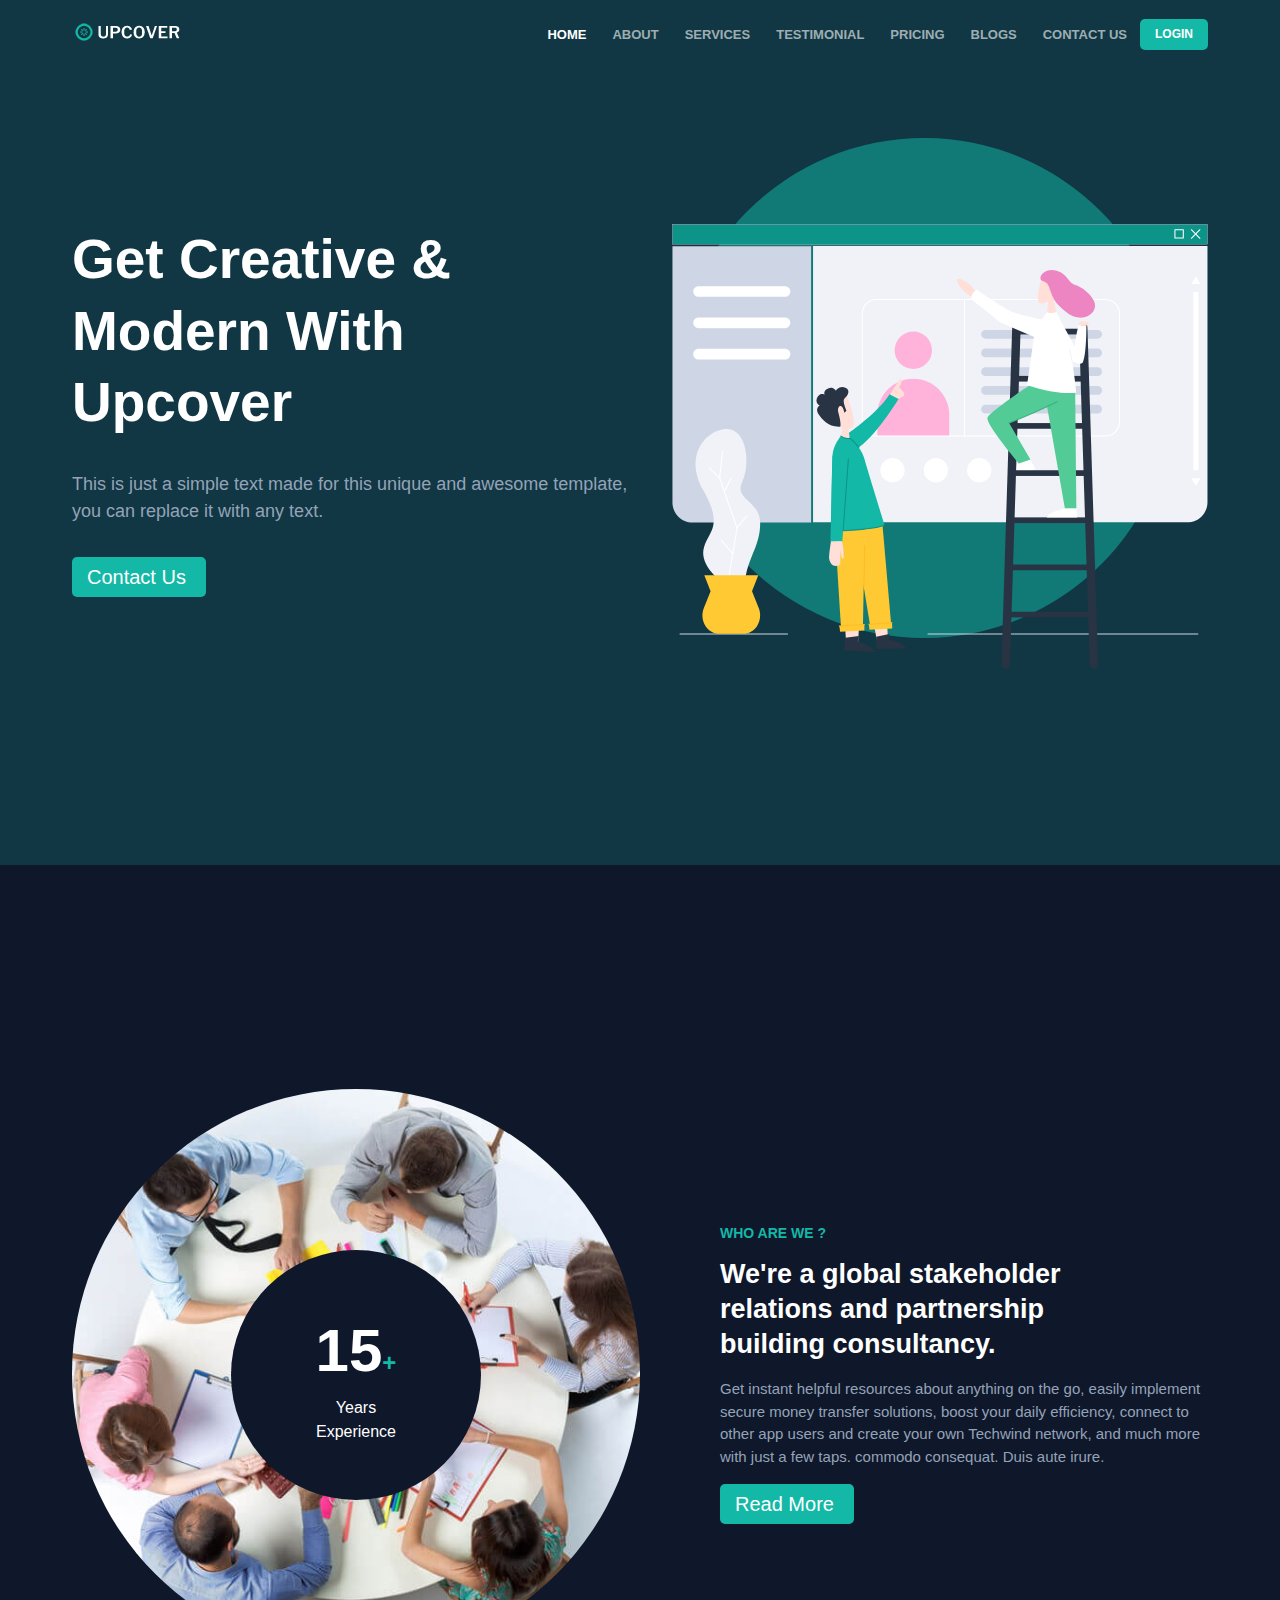
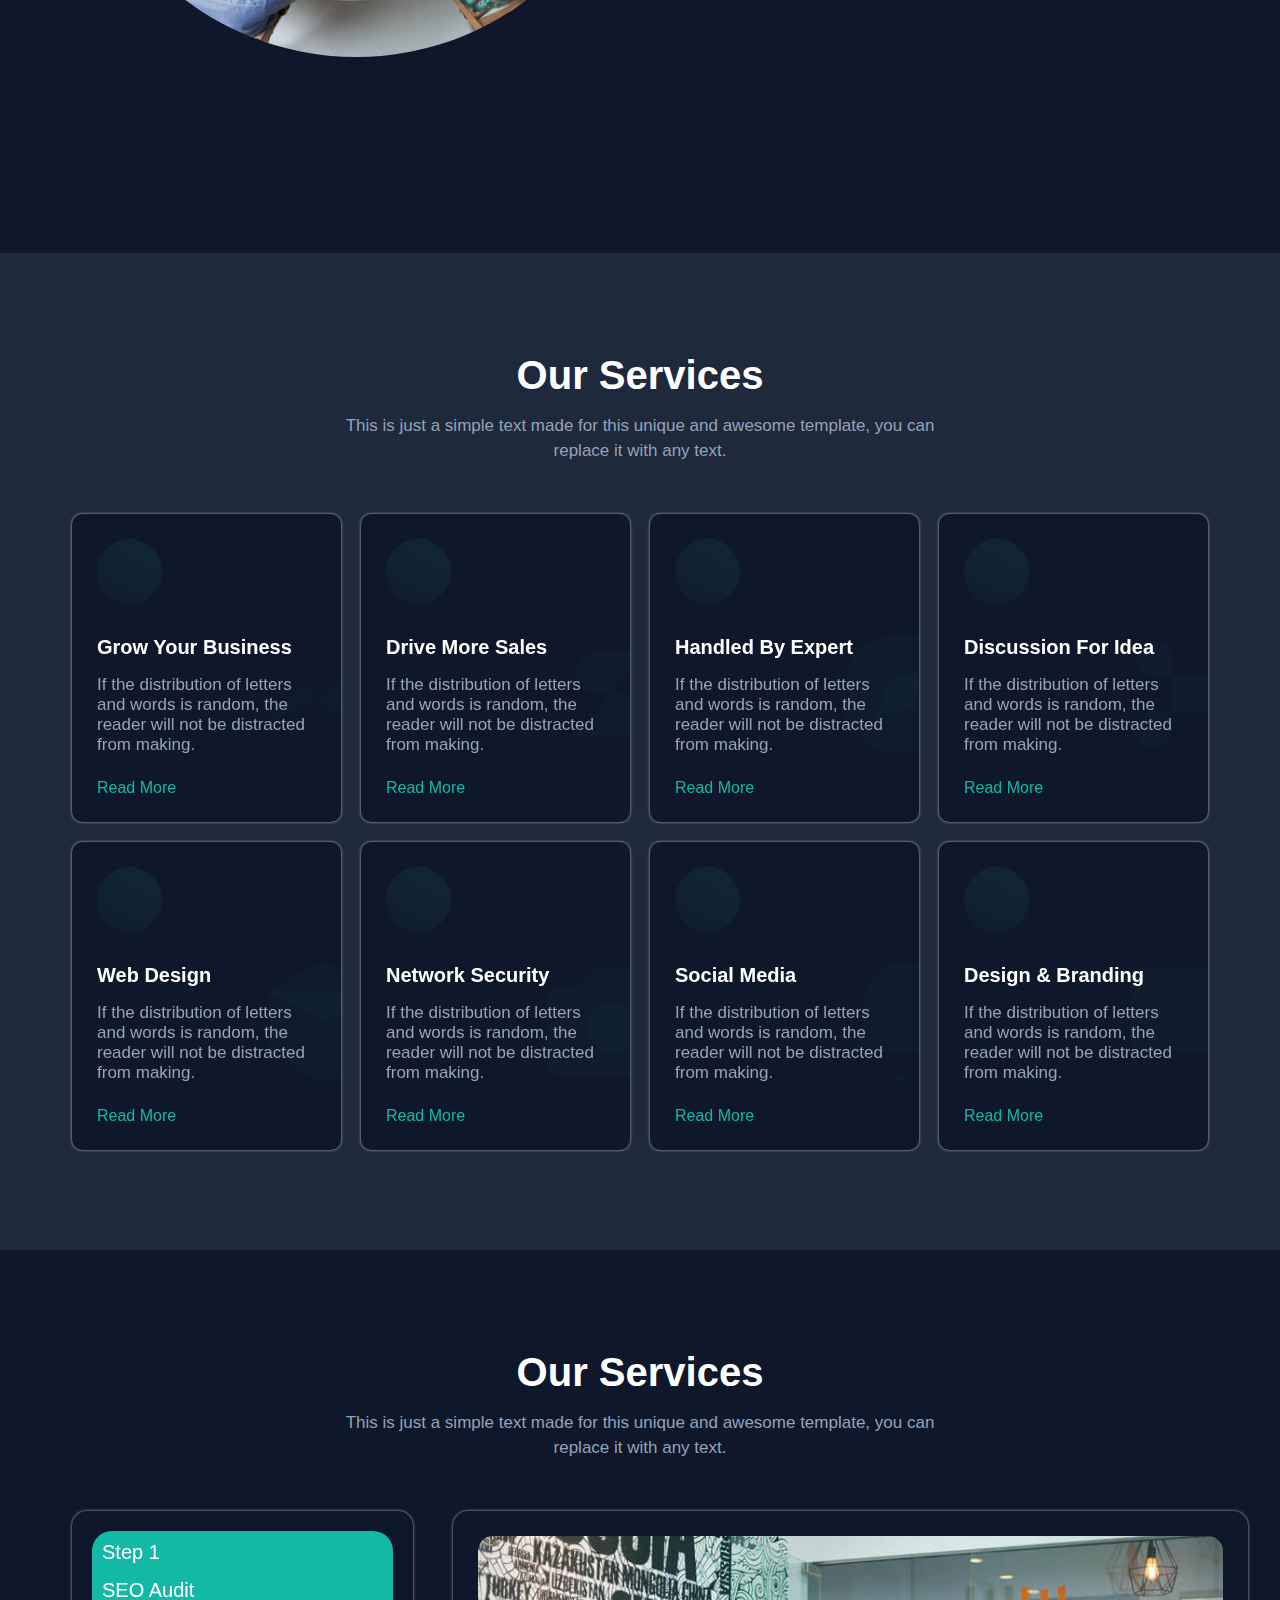
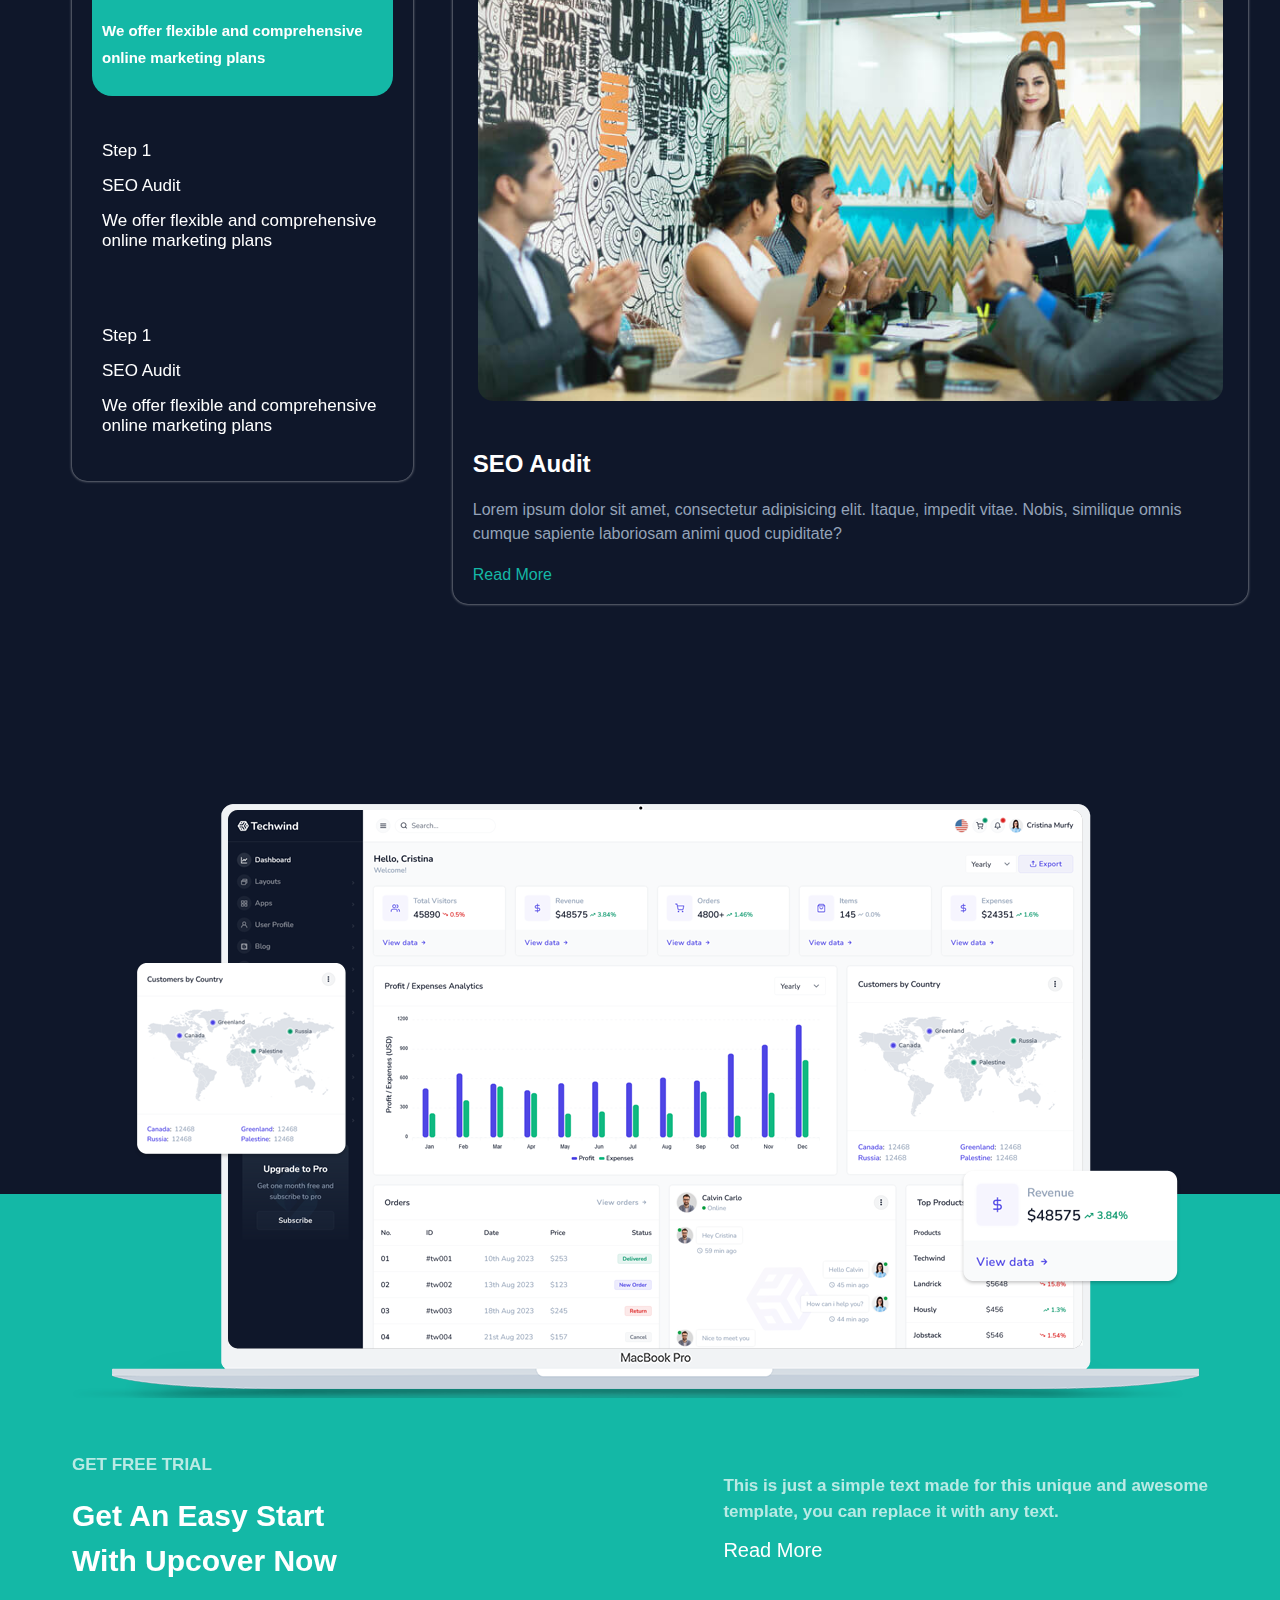
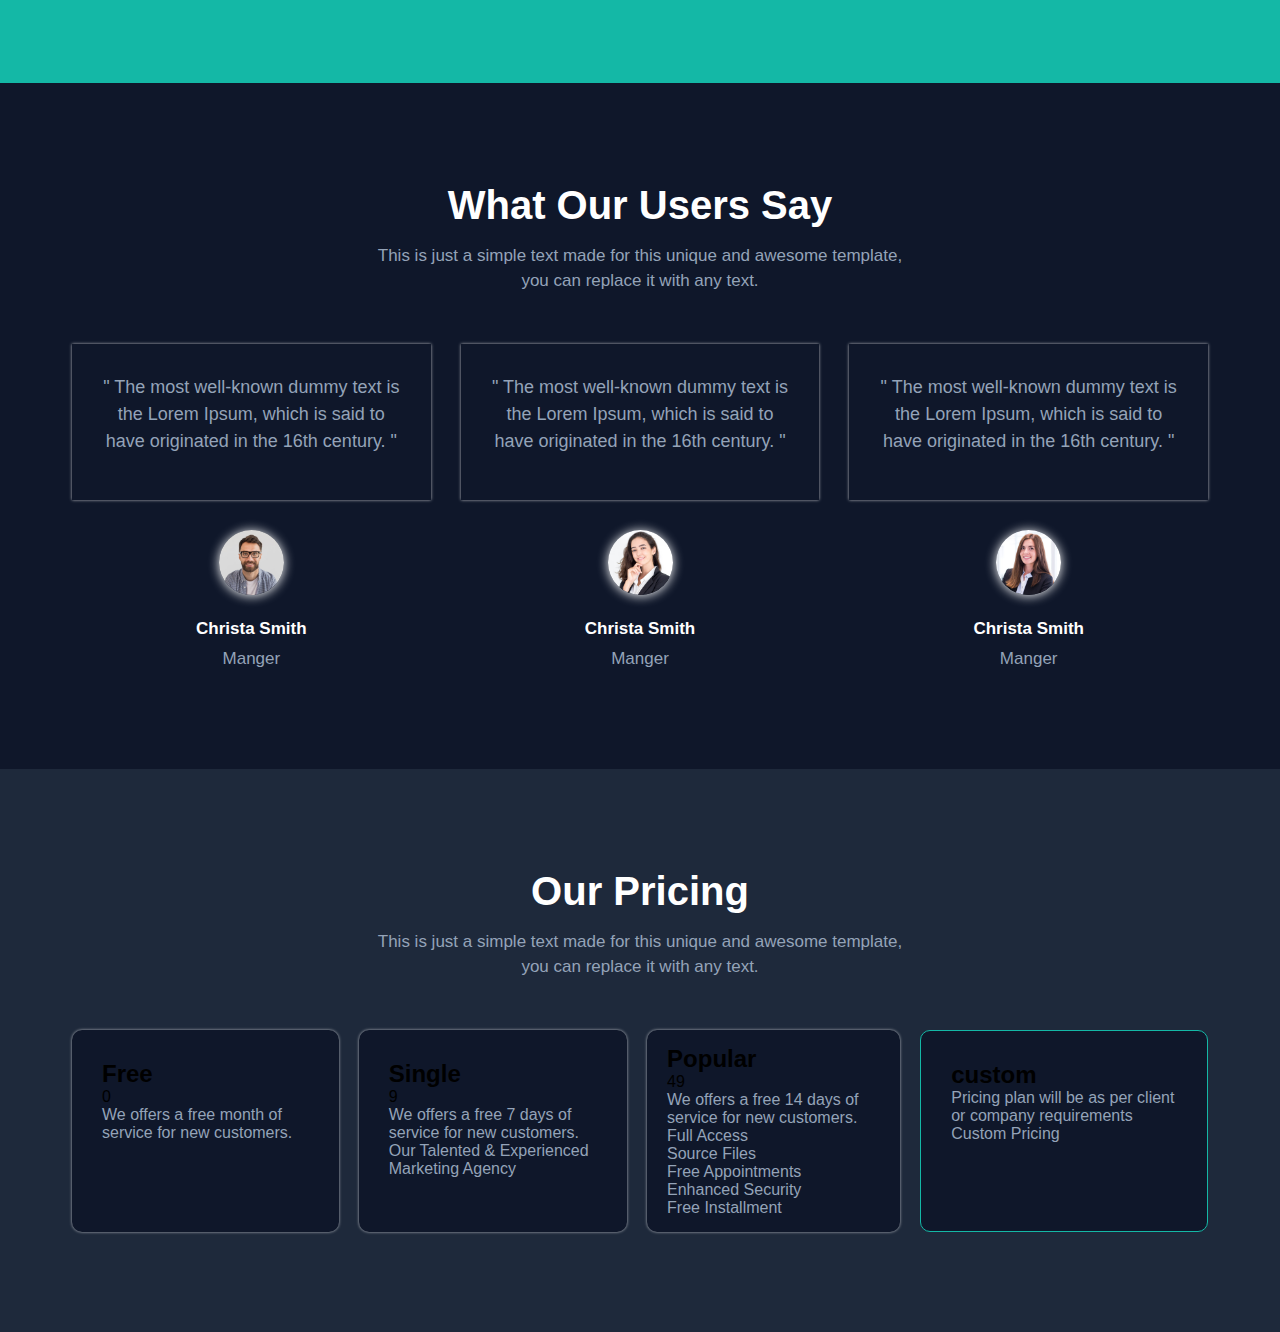
==== commit 1127eacd: "push" ====
--- a/html/upcover.html
+++ b/html/upcover.html
@@ -76,7 +76,7 @@
     <!-- end home section -->
 
     <!-- start about section -->
-    <section class="about" id="ABOUT">
+    <section class="about padd-14" id="ABOUT">
         <div class="container">
             <div class="row-abo">
                 <div class="image-abo">
@@ -399,7 +399,7 @@
                 <p>This is just a simple text made for this unique and awesome template, <br> you can replace it with any text.</p>
             </div>
             <div class="row-price">
-                <div class="package free .box-shadow-sty">
+                <div class="package free box-shadow-sty">
                     <div class="type-pr">
                         <h2>Free</h2>
                     </div>
@@ -415,7 +415,7 @@
                         </ul>
                     </div>
                 </div>
-                <div class="package single .box-shadow-sty">
+                <div class="package single box-shadow-sty">
                     <div class="type-pr">
                         <h2>Single</h2>
                     </div>
@@ -435,9 +435,9 @@
                         </ul>
                     </div>
                 </div>
-                <div class="package popular .box-shadow-sty">
+                <div class="package popular box-shadow-sty">
                     <div class="type-pr">
-                        <h2>Free</h2>
+                        <h2>Popular</h2>
                     </div>
                     <div class="money-pr">
                         <span class="number">49</span>
@@ -470,7 +470,7 @@
                         </ul>
                     </div>
                 </div>
-                <div class="package custom .box-shadow-sty">
+                <div class="package custom dif-bord">
                     <div class="type-pr">
                         <h2>custom</h2>
                     </div>
--- a/css/upcover.css
+++ b/css/upcover.css
@@ -411,5 +411,20 @@
 .pricing{
     background-color: #1e293b;
 }
+.row-price {
+    display: flex;
+    gap: 20px;
+}
+.package {
+    padding: 30px;
+    background-color: #0f172a;
+    border-radius: 10px;
+}
+.popular {
+    padding: 15px 20px;
+}
+.dif-bord{
+    border: 1px solid #14b8a6;
+}
 /* end customize pricing */
 
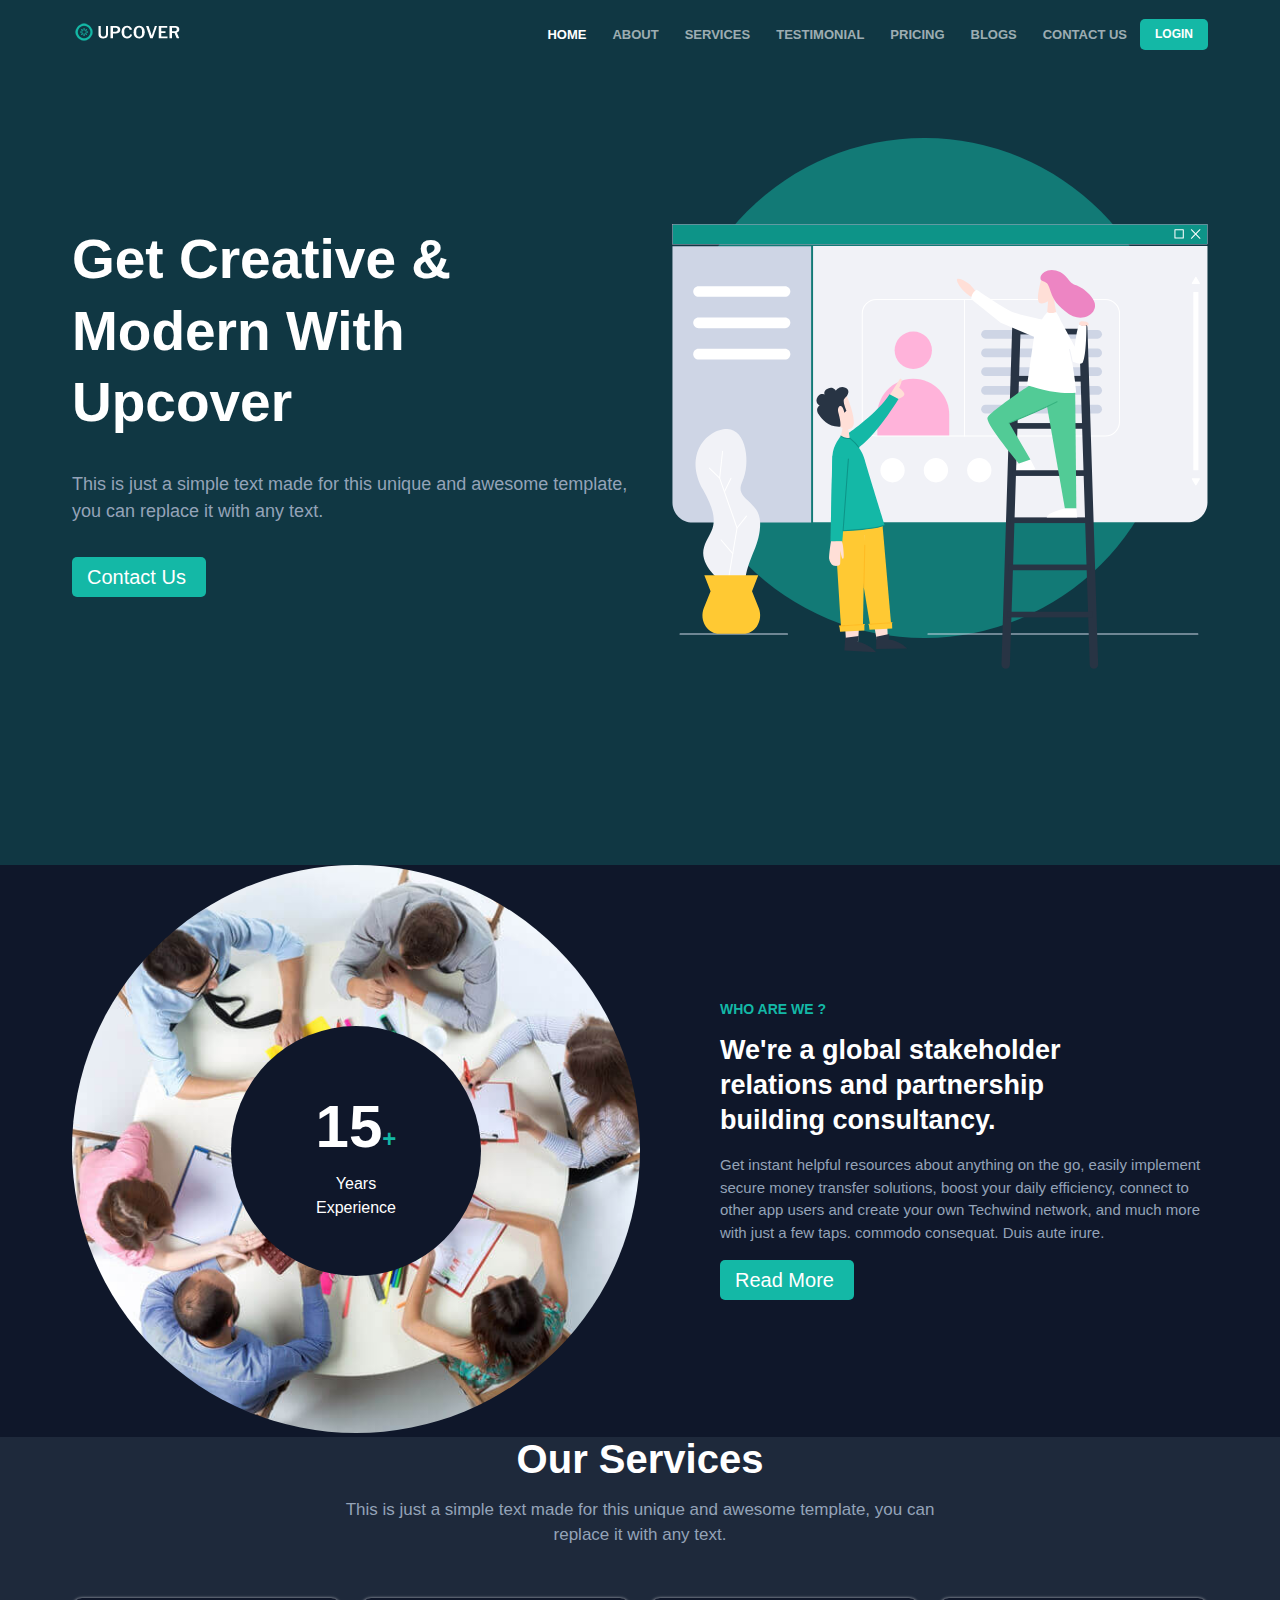
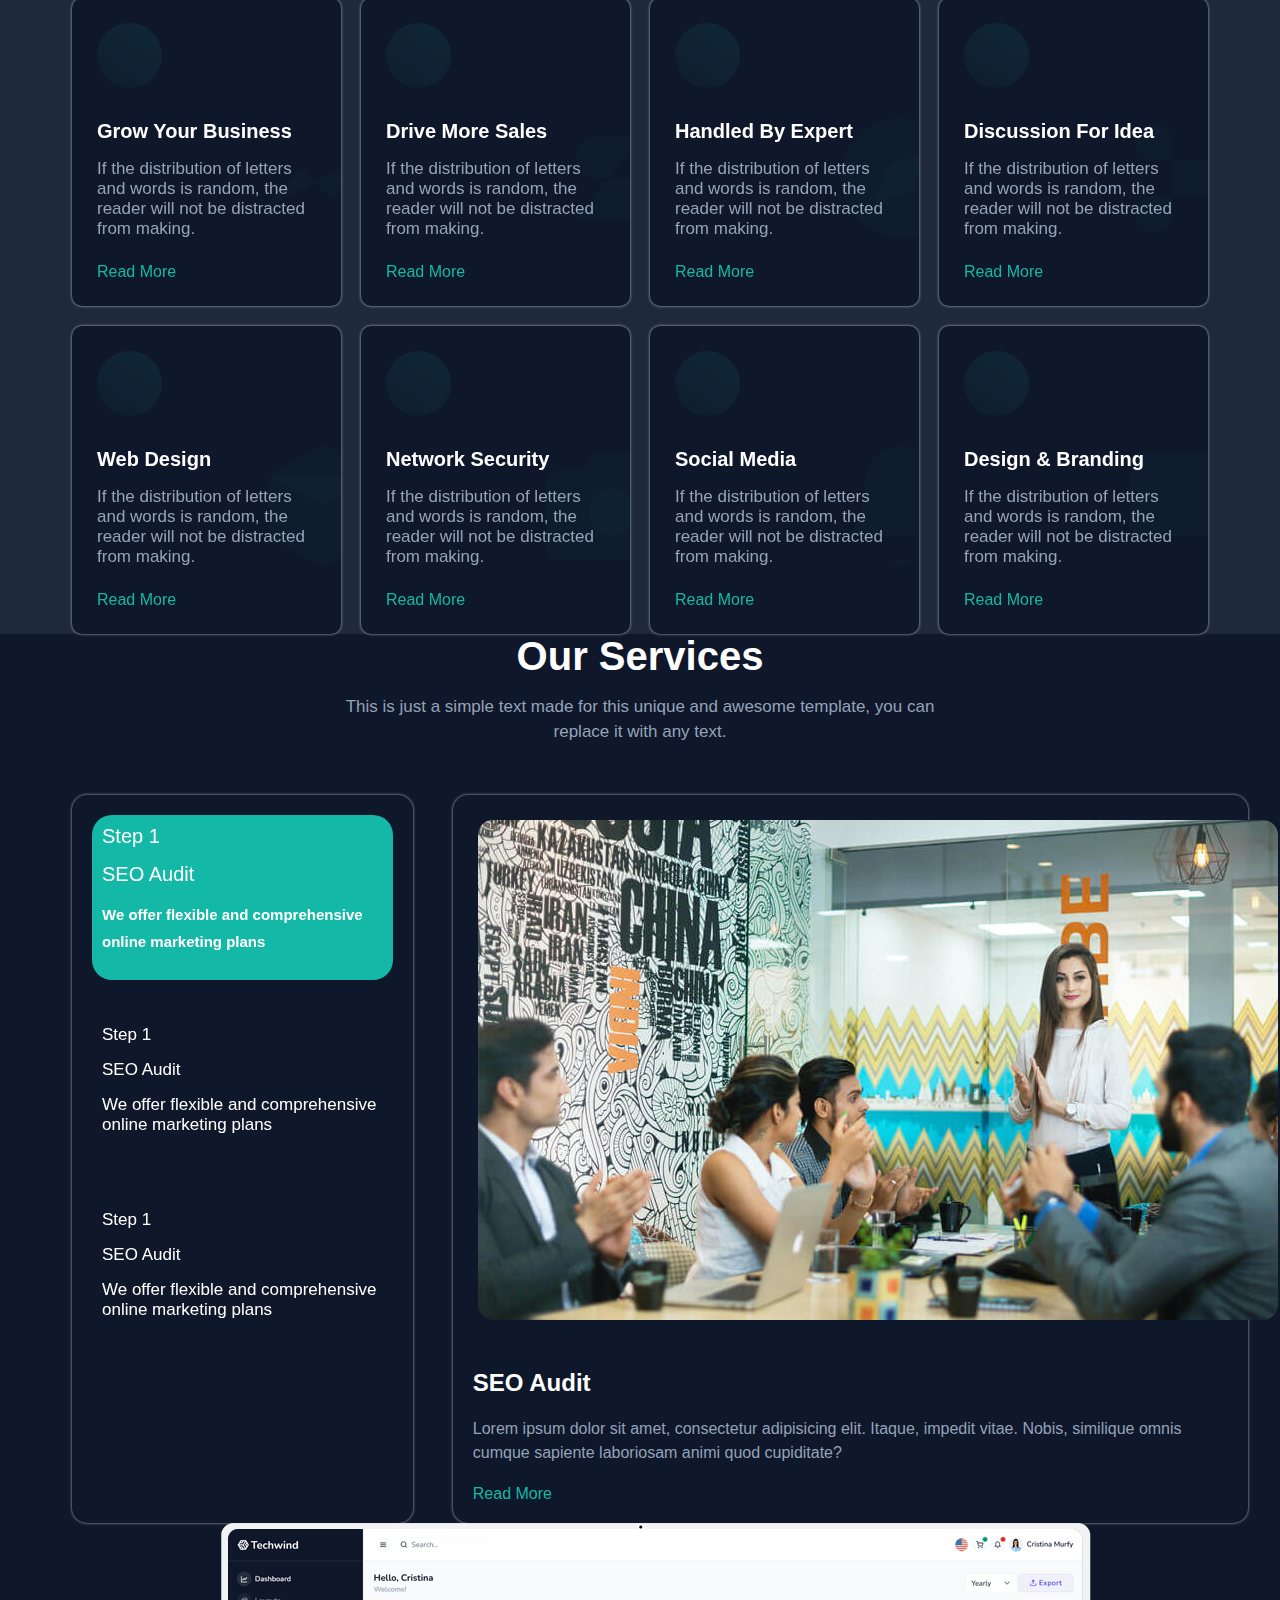
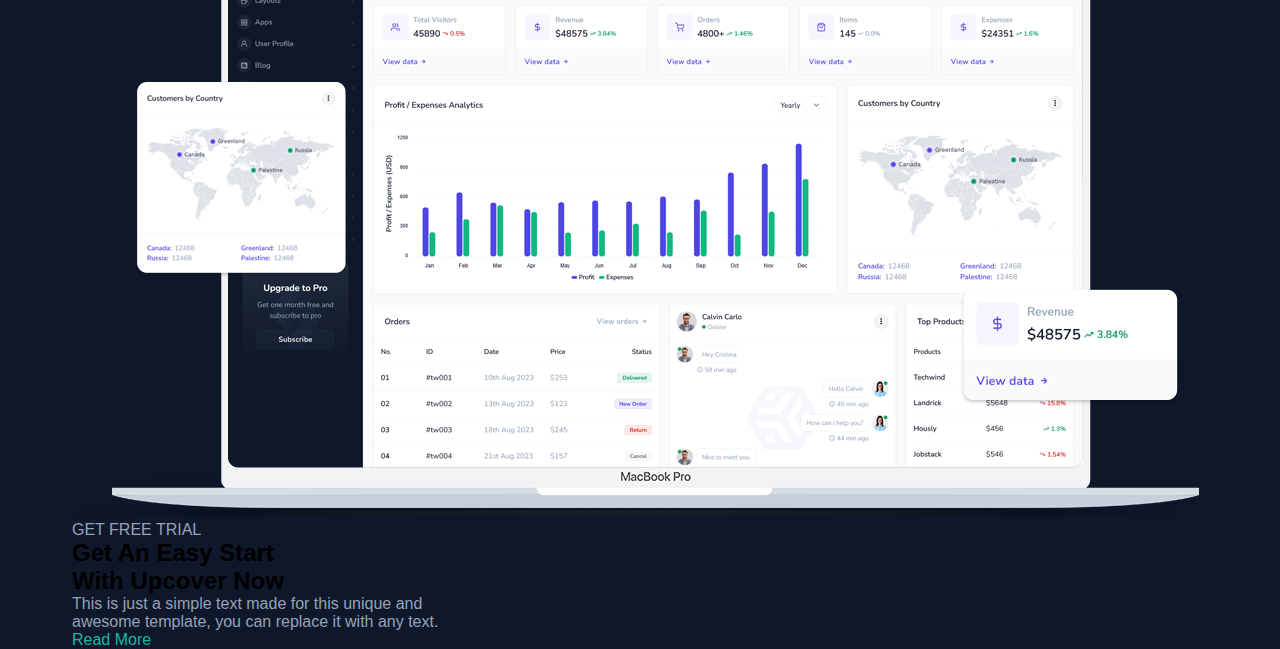
==== commit 80361981: "push all" ====
--- a/html/upcover.html
+++ b/html/upcover.html
@@ -54,7 +54,7 @@
     <!-- end header -->
 
     <!-- start home section -->
-    <section class="home padd-14" id="HOME">
+    <section class="home" id="HOME">
         <div class="container">
             <div class="row-ho">
                 <div class="text-ho">
@@ -76,7 +76,7 @@
     <!-- end home section -->
 
     <!-- start about section -->
-    <section class="about padd-14" id="ABOUT">
+    <section class="about" id="ABOUT">
         <div class="container">
             <div class="row-abo">
                 <div class="image-abo">
@@ -113,7 +113,7 @@
     <!-- end about section -->
 
     <!-- start services section  -->
-    <section class="services padd-100">
+    <section class="services">
         <div class="container">
             <div class="title-serv title-section">
                 <h2>Our Services</h2>
@@ -251,15 +251,15 @@
             </div>
         </div>
     </section>
-    <section class="secvices-2 padd-100">
+    <section class="secvices-2">
         <div class="container">
             <div class="title-serv title-section">
                 <h2>Our Services</h2>
                 <p>This is just a simple text made for this unique and awesome template, you can <br> replace it with any text.</p>
             </div>
             <div class="row-serv-2">
-                <div class="step-serv-2">
-                    <div class="all-steps box-shadow-sty">
+                <div class="step-serv-2 box-shadow-sty">
+                    <div class="all-steps">
                         <div class="step step-1">
                             <span class="text-1">Step 1</span>
                             <span class="text-2">SEO Audit</span>
@@ -279,7 +279,7 @@
                 </div>
                 <div class="seo-serv-2 box-shadow-sty">
                     <div class="image">
-                        <img src="../images/01.jpg" alt="" width="100%">
+                        <img src="../images/01.jpg" alt="">
                     </div>
                     <div class="content-serv-2">
                         <h2>SEO Audit</h2>
@@ -293,24 +293,24 @@
             </div>
         </div>
     </section>
-    <section class="video padd-100">
-        <div class="container">
-            <div class="all-content-vid">
-                <div class="image">
+    <section class="terial">
+        <div class="container">
+            <div class="row-tria">
+                <div class="tria-image">
                     <img src="../images/home.png" alt="">
                 </div>
-                <div class="text-vid">
-                    <div class="left-side">
+                <div class="content">
+                    <div class="right-col">
                         <p>GET FREE TRIAL</p>
                         <h2>
                             Get An Easy Start <br>
                             With Upcover Now
                         </h2>
                     </div>
-                    <div class="right-side">
+                    <div class="left-col">
                         <p>
-                            This is just a simple text made for this unique and awesome <br>
-                            template, you can replace it with any text.
+                            This is just a simple text made for this unique and <br>
+                            awesome template, you can replace it with any text.
                         </p>
                         <div class="btn-serv">
                             Read More
@@ -319,174 +319,8 @@
                     </div>
                 </div>
             </div>
-            <div class="bg-gradient"></div>
         </div>
     </section>
     <!-- end services section  -->
-
-    <!-- start testemonials  -->
-    <section class="testemonials padd-100">
-        <div class="container">
-            <div class="title-serv title-section">
-                <h2>What Our Users Say</h2>
-                <p>This is just a simple text made for this unique and awesome template, <br> you can replace it with any text.</p>
-            </div>
-            <div class="all-teste">
-                <div class="only-teste">
-                    <div class="comment box-shadow-sty">
-                        <i class="fa-solid fa-quote-left"></i>
-                        <p>" The most well-known dummy text is the Lorem Ipsum, which is said to have originated in the 16th century. "</p>
-                        <div class="reviews">
-                            <i class="fa-solid fa-star"></i>
-                            <i class="fa-solid fa-star"></i>
-                            <i class="fa-solid fa-star"></i>
-                            <i class="fa-solid fa-star"></i>
-                            <i class="fa-solid fa-star"></i>
-                        </div>
-                    </div>
-                    <div class="person">
-                        <img src="../images/01 (1).jpg" alt="">
-                        <p class="name">Christa Smith</p>
-                        <span class="job">Manger</span>
-                    </div>
-                </div>
-                <div class="only-teste">
-                    <div class="comment box-shadow-sty">
-                        <i class="fa-solid fa-quote-left"></i>
-                        <p>" The most well-known dummy text is the Lorem Ipsum, which is said to have originated in the 16th century. "</p>
-                        <div class="reviews">
-                            <i class="fa-solid fa-star"></i>
-                            <i class="fa-solid fa-star"></i>
-                            <i class="fa-solid fa-star"></i>
-                            <i class="fa-solid fa-star"></i>
-                            <i class="fa-solid fa-star"></i>
-                        </div>
-                    </div>
-                    <div class="person">
-                        <img src="../images/02.jpg" alt="">
-                        <p class="name">Christa Smith</p>
-                        <span class="job">Manger</span>
-                    </div>
-                </div>
-                <div class="only-teste">
-                    <div class="comment box-shadow-sty">
-                        <i class="fa-solid fa-quote-left"></i>
-                        <p>" The most well-known dummy text is the Lorem Ipsum, which is said to have originated in the 16th century. "</p>
-                        <div class="reviews">
-                            <i class="fa-solid fa-star"></i>
-                            <i class="fa-solid fa-star"></i>
-                            <i class="fa-solid fa-star"></i>
-                            <i class="fa-solid fa-star"></i>
-                            <i class="fa-solid fa-star"></i>
-                        </div>
-                    </div>
-                    <div class="person">
-                        <img src="../images/03.jpg" alt="">
-                        <p class="name">Christa Smith</p>
-                        <span class="job">Manger</span>
-                    </div>
-                </div>
-            </div>
-        </div>
-    </section>
-    <!-- end testemonials  -->
-
-    <!-- start pricing -->
-    <section class="pricing padd-100">
-        <div class="container">
-            <div class="title-serv title-section">
-                <h2>Our Pricing</h2>
-                <p>This is just a simple text made for this unique and awesome template, <br> you can replace it with any text.</p>
-            </div>
-            <div class="row-price">
-                <div class="package free box-shadow-sty">
-                    <div class="type-pr">
-                        <h2>Free</h2>
-                    </div>
-                    <div class="money-pr">
-                        <span class="number">0</span>
-                    </div>
-                    <div class="details">
-                        <ul>
-                            <li>
-                                <i class="fa-solid fa-check"></i>
-                                <p>We offers a free month of service for new customers.</p>
-                            </li>
-                        </ul>
-                    </div>
-                </div>
-                <div class="package single box-shadow-sty">
-                    <div class="type-pr">
-                        <h2>Single</h2>
-                    </div>
-                    <div class="money-pr">
-                        <span class="number">9</span>
-                    </div>
-                    <div class="details">
-                        <ul>
-                            <li>
-                                <i class="fa-solid fa-check"></i>
-                                <p>We offers a free 7 days of service for new customers.</p>
-                            </li>
-                            <li>
-                                <i class="fa-solid fa-check"></i>
-                                <p>Our Talented & Experienced Marketing Agency</p>
-                            </li>
-                        </ul>
-                    </div>
-                </div>
-                <div class="package popular box-shadow-sty">
-                    <div class="type-pr">
-                        <h2>Popular</h2>
-                    </div>
-                    <div class="money-pr">
-                        <span class="number">49</span>
-                    </div>
-                    <div class="details">
-                        <ul>
-                            <li>
-                                <i class="fa-solid fa-check"></i>
-                                <p>We offers a free 14 days of service for new customers.</p>
-                            </li>
-                            <li>
-                                <i class="fa-solid fa-check"></i>
-                                <p>Full Access</p>
-                            </li>
-                            <li>
-                                <i class="fa-solid fa-check"></i>
-                                <p>Source Files</p>
-                            </li>
-                            <li>
-                                <i class="fa-solid fa-check"></i>
-                                <p>Free Appointments</p>
-                            </li>
-                            <li>
-                                <i class="fa-solid fa-check"></i>
-                                <p>Enhanced Security</p>
-                            </li>
-                            <li>
-                                <i class="fa-solid fa-check"></i>
-                                <p>Free Installment</p>
-                        </ul>
-                    </div>
-                </div>
-                <div class="package custom dif-bord">
-                    <div class="type-pr">
-                        <h2>custom</h2>
-                    </div>
-                    <p>Pricing plan will be as per client or company requirements</p>
-                    <div class="details">
-                        <ul>
-                            <li>
-                                <i class="fa-solid fa-check"></i>
-                                <p>Custom Pricing</p>
-                            </li>
-                        </ul>
-                    </div>
-                </div>
-            </div>
-        </div>
-    </section>
-    <!-- end pricing -->
 </body>
 </html>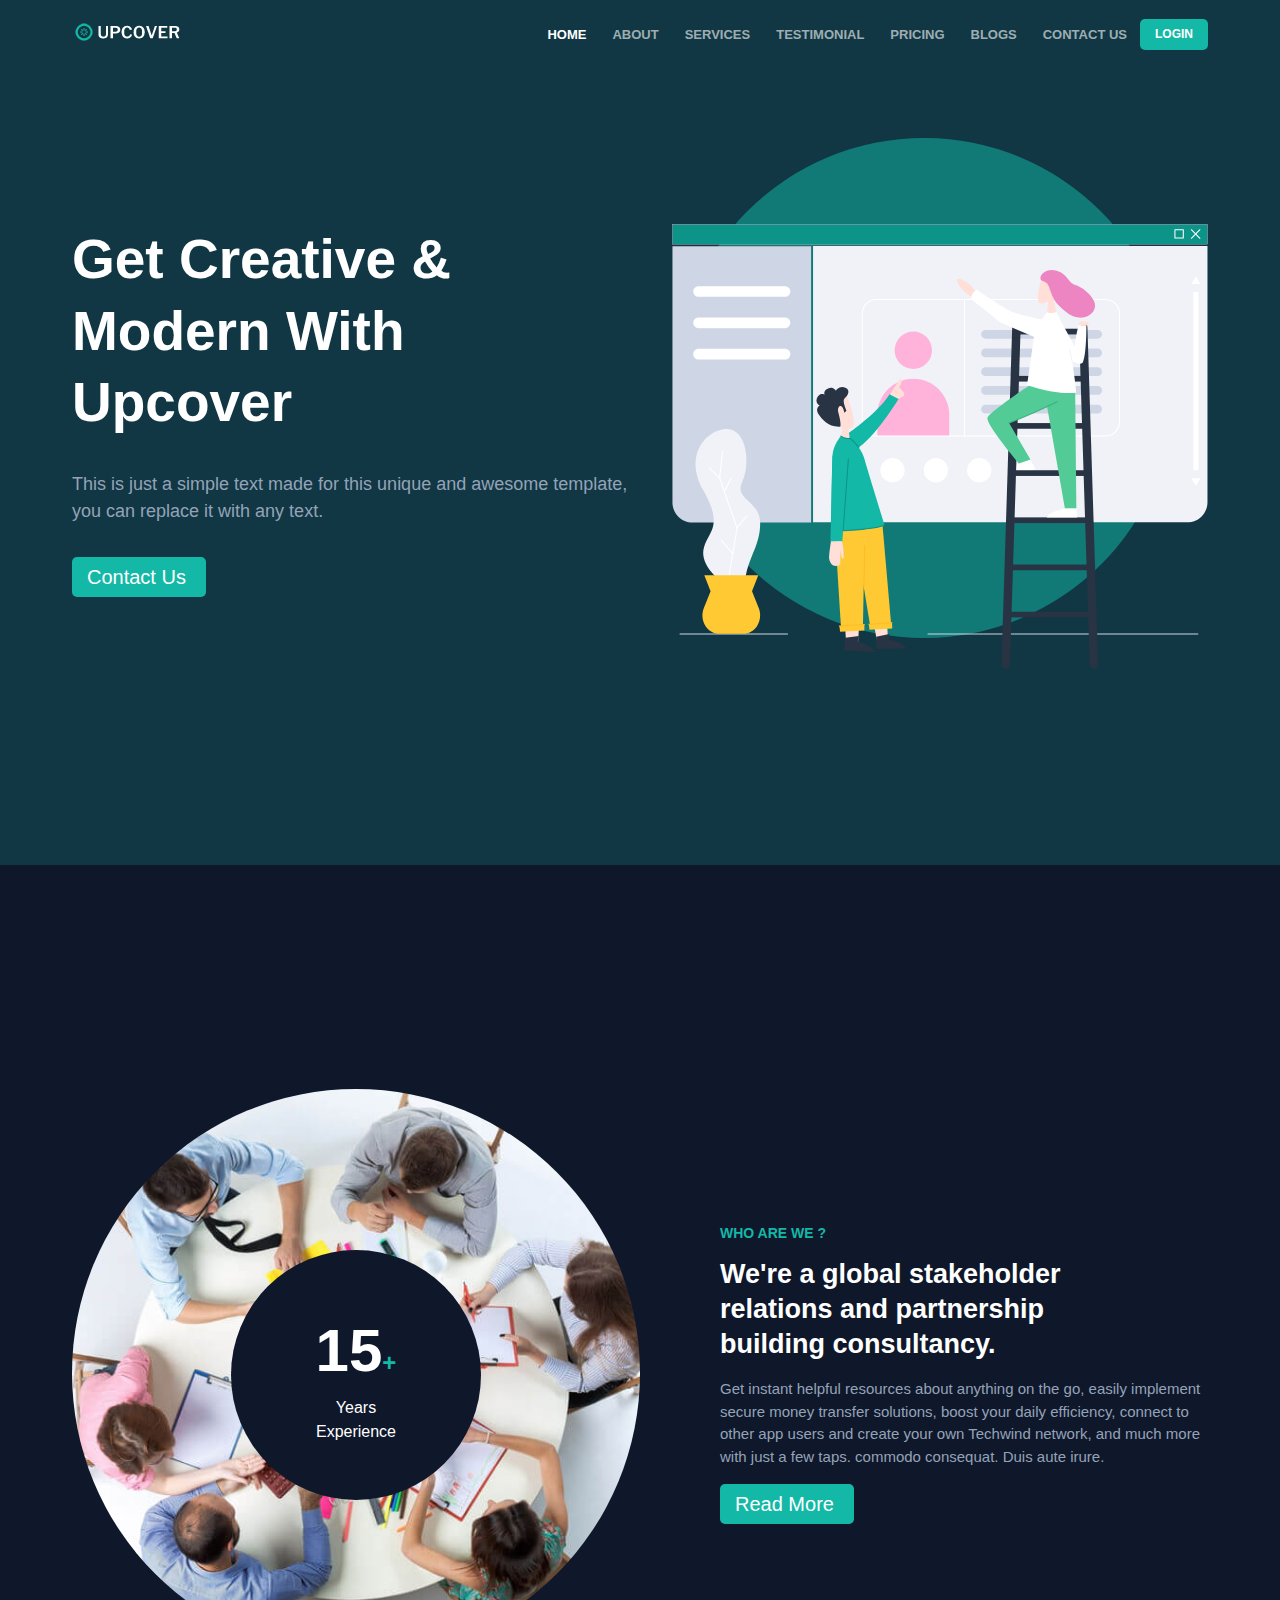
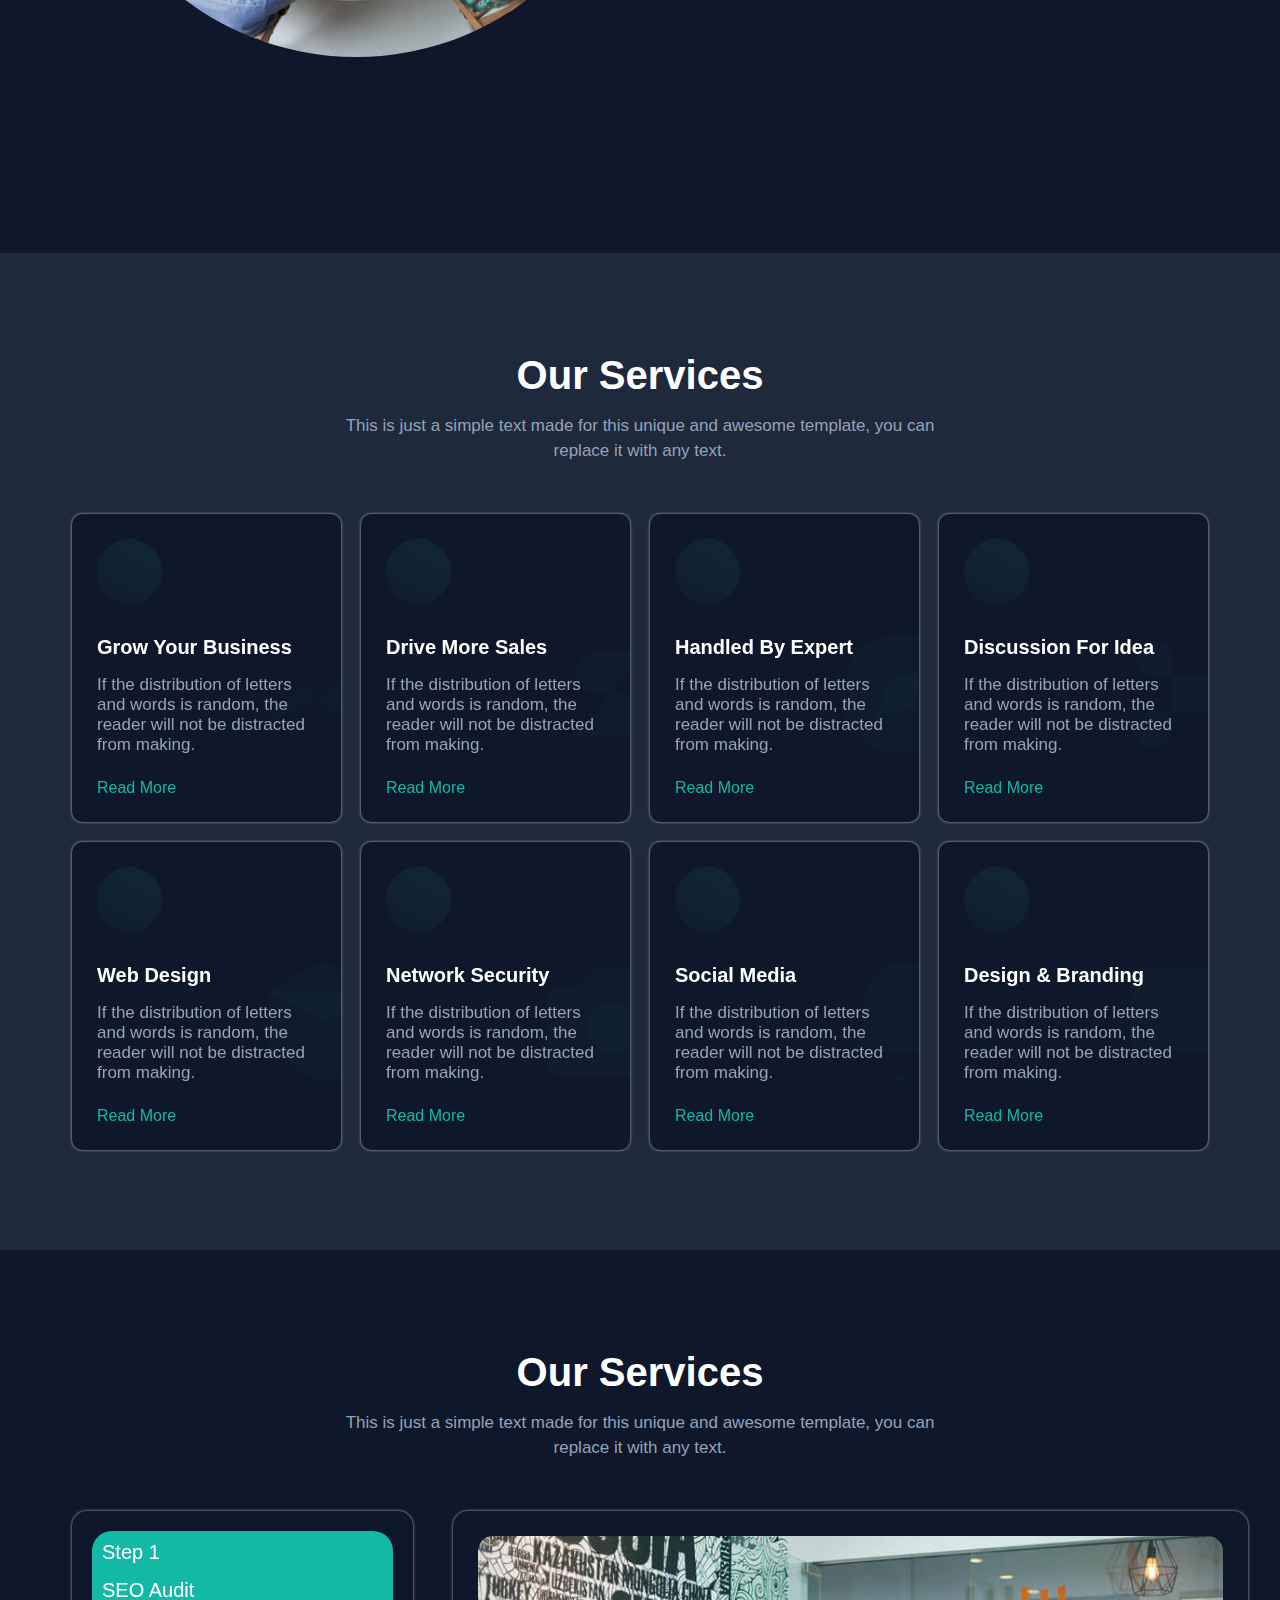
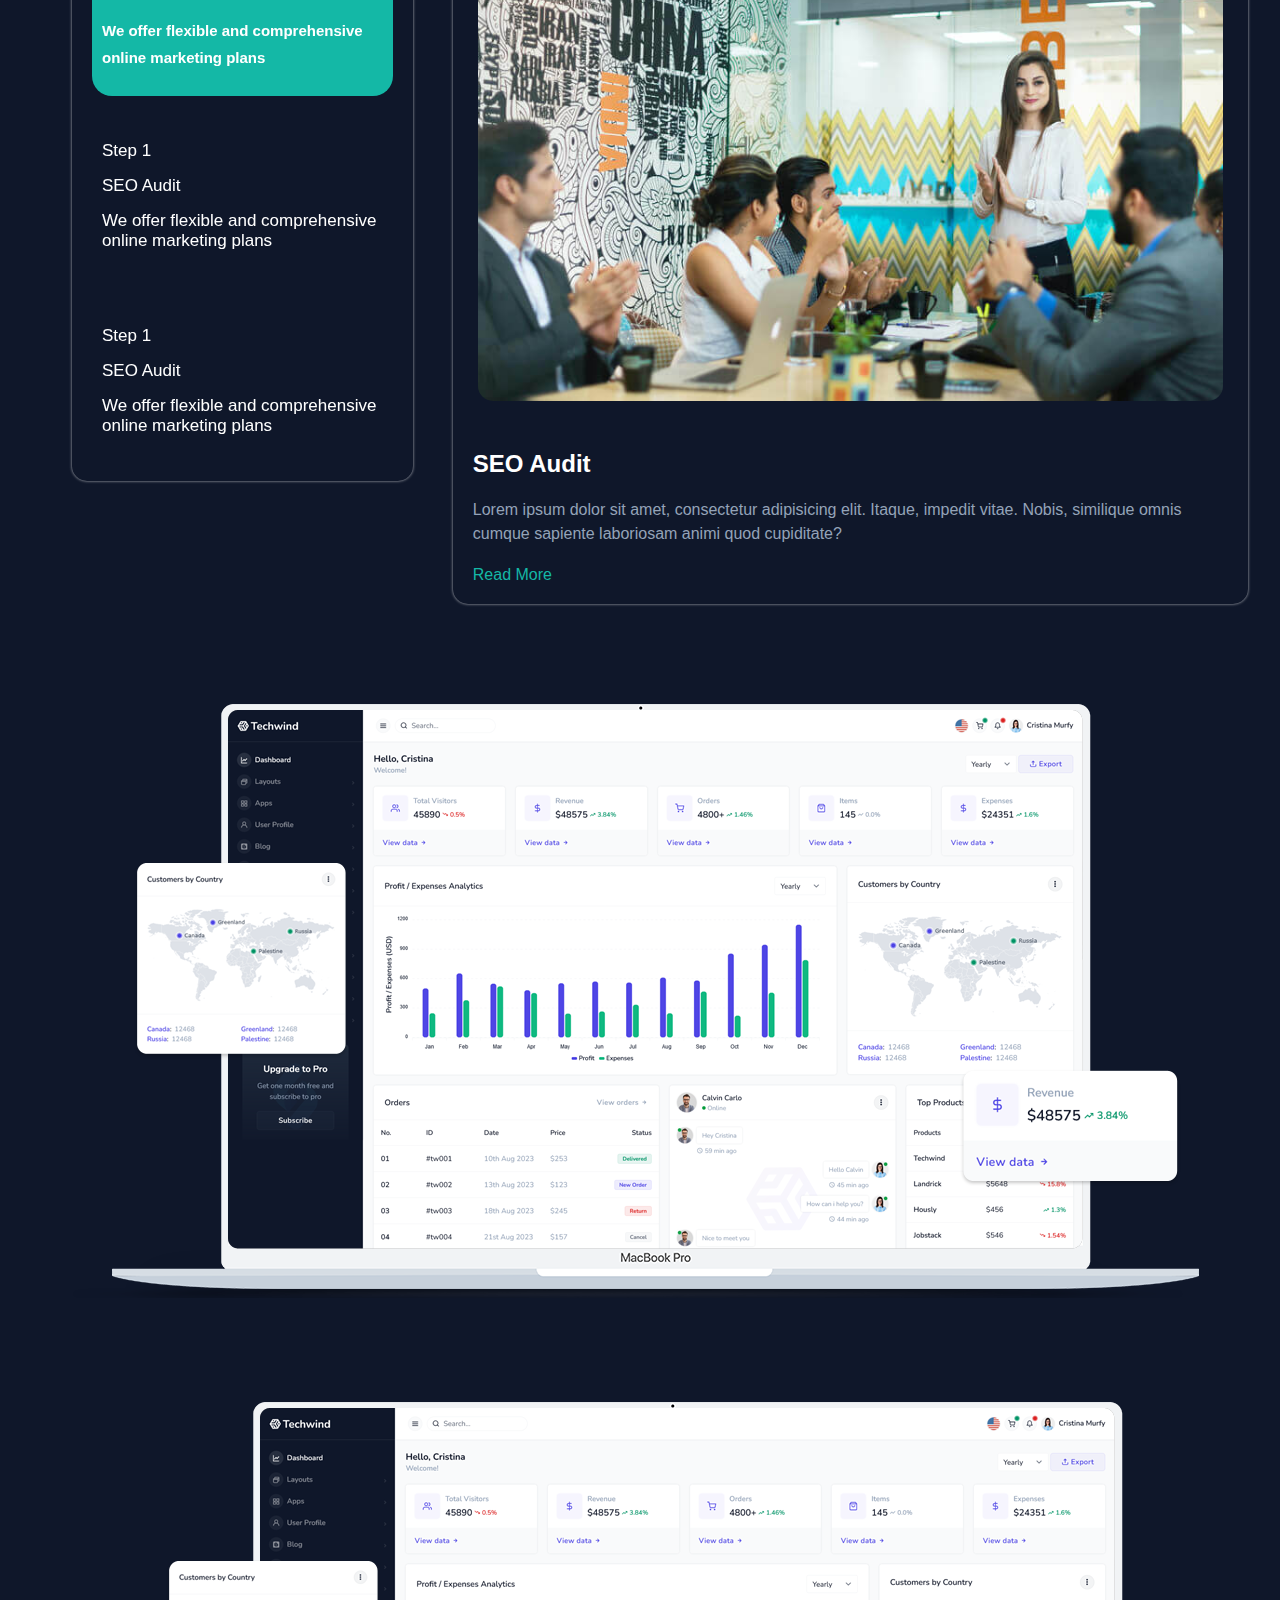
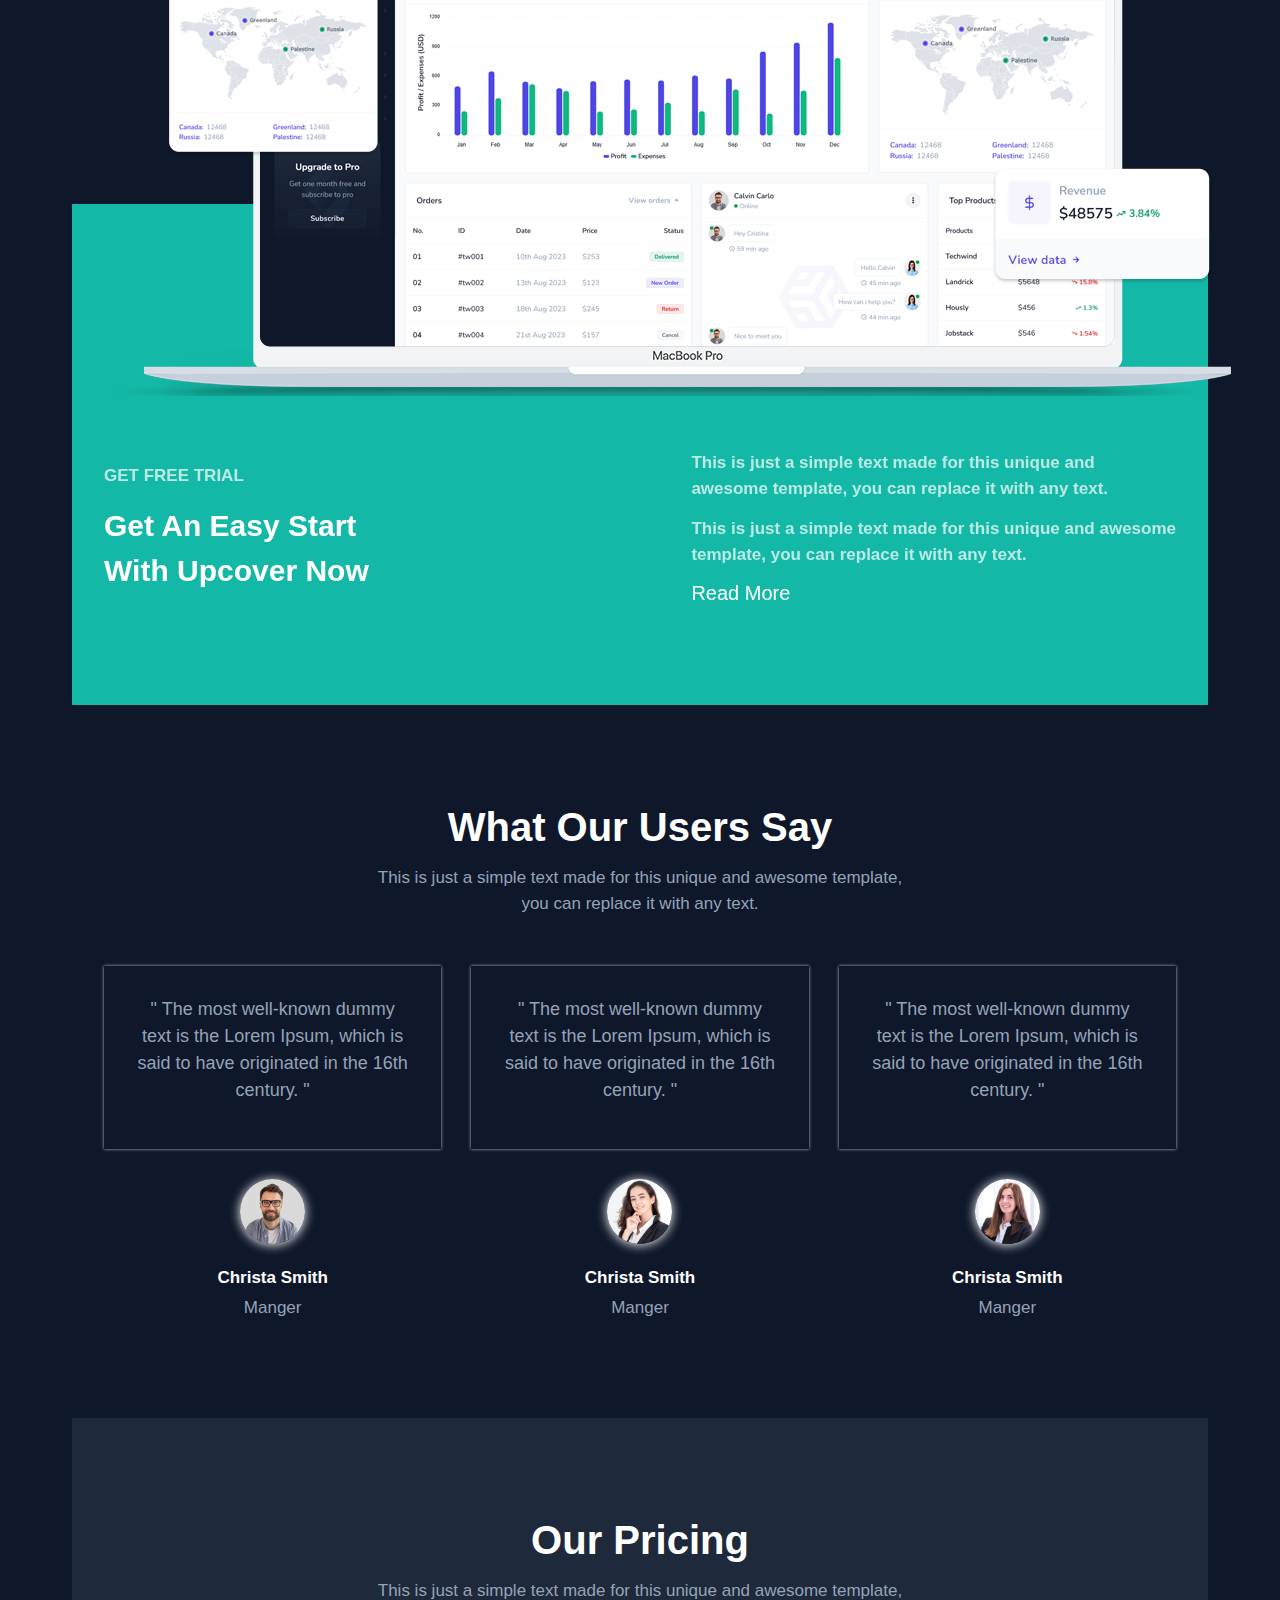
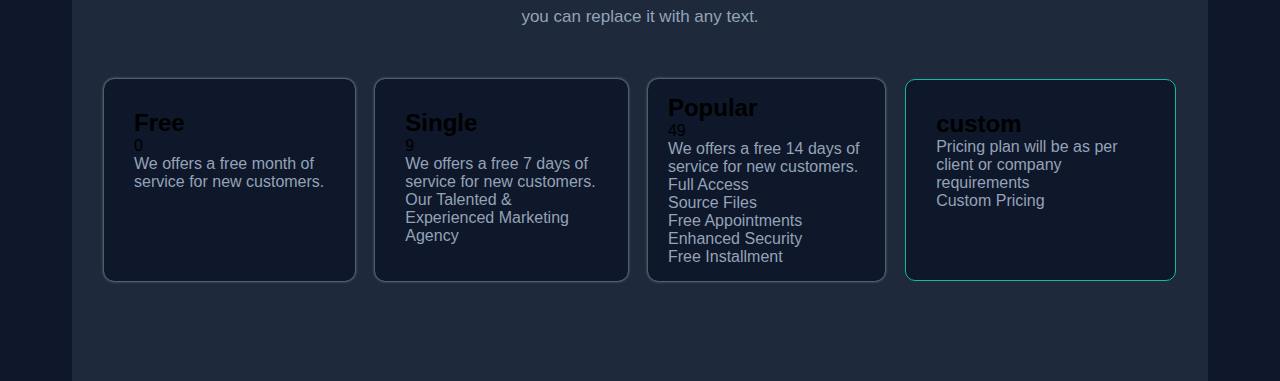
==== commit f5e63997: "pull" ====
--- a/html/upcover.html
+++ b/html/upcover.html
@@ -54,7 +54,7 @@
     <!-- end header -->
 
     <!-- start home section -->
-    <section class="home" id="HOME">
+    <section class="home padd-14" id="HOME">
         <div class="container">
             <div class="row-ho">
                 <div class="text-ho">
@@ -76,7 +76,7 @@
     <!-- end home section -->
 
     <!-- start about section -->
-    <section class="about" id="ABOUT">
+    <section class="about padd-14" id="ABOUT">
         <div class="container">
             <div class="row-abo">
                 <div class="image-abo">
@@ -113,7 +113,7 @@
     <!-- end about section -->
 
     <!-- start services section  -->
-    <section class="services">
+    <section class="services padd-100">
         <div class="container">
             <div class="title-serv title-section">
                 <h2>Our Services</h2>
@@ -251,15 +251,15 @@
             </div>
         </div>
     </section>
-    <section class="secvices-2">
+    <section class="secvices-2 padd-100">
         <div class="container">
             <div class="title-serv title-section">
                 <h2>Our Services</h2>
                 <p>This is just a simple text made for this unique and awesome template, you can <br> replace it with any text.</p>
             </div>
             <div class="row-serv-2">
-                <div class="step-serv-2 box-shadow-sty">
-                    <div class="all-steps">
+                <div class="step-serv-2">
+                    <div class="all-steps box-shadow-sty">
                         <div class="step step-1">
                             <span class="text-1">Step 1</span>
                             <span class="text-2">SEO Audit</span>
@@ -279,7 +279,7 @@
                 </div>
                 <div class="seo-serv-2 box-shadow-sty">
                     <div class="image">
-                        <img src="../images/01.jpg" alt="">
+                        <img src="../images/01.jpg" alt="" width="100%">
                     </div>
                     <div class="content-serv-2">
                         <h2>SEO Audit</h2>
@@ -301,6 +301,14 @@
                 </div>
                 <div class="content">
                     <div class="right-col">
+    <section class="video padd-100">
+        <div class="container">
+            <div class="all-content-vid">
+                <div class="image">
+                    <img src="../images/home.png" alt="">
+                </div>
+                <div class="text-vid">
+                    <div class="left-side">
                         <p>GET FREE TRIAL</p>
                         <h2>
                             Get An Easy Start <br>
@@ -311,6 +319,10 @@
                         <p>
                             This is just a simple text made for this unique and <br>
                             awesome template, you can replace it with any text.
+                    <div class="right-side">
+                        <p>
+                            This is just a simple text made for this unique and awesome <br>
+                            template, you can replace it with any text.
                         </p>
                         <div class="btn-serv">
                             Read More
@@ -319,8 +331,174 @@
                     </div>
                 </div>
             </div>
+            <div class="bg-gradient"></div>
         </div>
     </section>
     <!-- end services section  -->
+
+    <!-- start testemonials  -->
+    <section class="testemonials padd-100">
+        <div class="container">
+            <div class="title-serv title-section">
+                <h2>What Our Users Say</h2>
+                <p>This is just a simple text made for this unique and awesome template, <br> you can replace it with any text.</p>
+            </div>
+            <div class="all-teste">
+                <div class="only-teste">
+                    <div class="comment box-shadow-sty">
+                        <i class="fa-solid fa-quote-left"></i>
+                        <p>" The most well-known dummy text is the Lorem Ipsum, which is said to have originated in the 16th century. "</p>
+                        <div class="reviews">
+                            <i class="fa-solid fa-star"></i>
+                            <i class="fa-solid fa-star"></i>
+                            <i class="fa-solid fa-star"></i>
+                            <i class="fa-solid fa-star"></i>
+                            <i class="fa-solid fa-star"></i>
+                        </div>
+                    </div>
+                    <div class="person">
+                        <img src="../images/01 (1).jpg" alt="">
+                        <p class="name">Christa Smith</p>
+                        <span class="job">Manger</span>
+                    </div>
+                </div>
+                <div class="only-teste">
+                    <div class="comment box-shadow-sty">
+                        <i class="fa-solid fa-quote-left"></i>
+                        <p>" The most well-known dummy text is the Lorem Ipsum, which is said to have originated in the 16th century. "</p>
+                        <div class="reviews">
+                            <i class="fa-solid fa-star"></i>
+                            <i class="fa-solid fa-star"></i>
+                            <i class="fa-solid fa-star"></i>
+                            <i class="fa-solid fa-star"></i>
+                            <i class="fa-solid fa-star"></i>
+                        </div>
+                    </div>
+                    <div class="person">
+                        <img src="../images/02.jpg" alt="">
+                        <p class="name">Christa Smith</p>
+                        <span class="job">Manger</span>
+                    </div>
+                </div>
+                <div class="only-teste">
+                    <div class="comment box-shadow-sty">
+                        <i class="fa-solid fa-quote-left"></i>
+                        <p>" The most well-known dummy text is the Lorem Ipsum, which is said to have originated in the 16th century. "</p>
+                        <div class="reviews">
+                            <i class="fa-solid fa-star"></i>
+                            <i class="fa-solid fa-star"></i>
+                            <i class="fa-solid fa-star"></i>
+                            <i class="fa-solid fa-star"></i>
+                            <i class="fa-solid fa-star"></i>
+                        </div>
+                    </div>
+                    <div class="person">
+                        <img src="../images/03.jpg" alt="">
+                        <p class="name">Christa Smith</p>
+                        <span class="job">Manger</span>
+                    </div>
+                </div>
+            </div>
+        </div>
+    </section>
+    <!-- end testemonials  -->
+
+    <!-- start pricing -->
+    <section class="pricing padd-100">
+        <div class="container">
+            <div class="title-serv title-section">
+                <h2>Our Pricing</h2>
+                <p>This is just a simple text made for this unique and awesome template, <br> you can replace it with any text.</p>
+            </div>
+            <div class="row-price">
+                <div class="package free box-shadow-sty">
+                    <div class="type-pr">
+                        <h2>Free</h2>
+                    </div>
+                    <div class="money-pr">
+                        <span class="number">0</span>
+                    </div>
+                    <div class="details">
+                        <ul>
+                            <li>
+                                <i class="fa-solid fa-check"></i>
+                                <p>We offers a free month of service for new customers.</p>
+                            </li>
+                        </ul>
+                    </div>
+                </div>
+                <div class="package single box-shadow-sty">
+                    <div class="type-pr">
+                        <h2>Single</h2>
+                    </div>
+                    <div class="money-pr">
+                        <span class="number">9</span>
+                    </div>
+                    <div class="details">
+                        <ul>
+                            <li>
+                                <i class="fa-solid fa-check"></i>
+                                <p>We offers a free 7 days of service for new customers.</p>
+                            </li>
+                            <li>
+                                <i class="fa-solid fa-check"></i>
+                                <p>Our Talented & Experienced Marketing Agency</p>
+                            </li>
+                        </ul>
+                    </div>
+                </div>
+                <div class="package popular box-shadow-sty">
+                    <div class="type-pr">
+                        <h2>Popular</h2>
+                    </div>
+                    <div class="money-pr">
+                        <span class="number">49</span>
+                    </div>
+                    <div class="details">
+                        <ul>
+                            <li>
+                                <i class="fa-solid fa-check"></i>
+                                <p>We offers a free 14 days of service for new customers.</p>
+                            </li>
+                            <li>
+                                <i class="fa-solid fa-check"></i>
+                                <p>Full Access</p>
+                            </li>
+                            <li>
+                                <i class="fa-solid fa-check"></i>
+                                <p>Source Files</p>
+                            </li>
+                            <li>
+                                <i class="fa-solid fa-check"></i>
+                                <p>Free Appointments</p>
+                            </li>
+                            <li>
+                                <i class="fa-solid fa-check"></i>
+                                <p>Enhanced Security</p>
+                            </li>
+                            <li>
+                                <i class="fa-solid fa-check"></i>
+                                <p>Free Installment</p>
+                        </ul>
+                    </div>
+                </div>
+                <div class="package custom dif-bord">
+                    <div class="type-pr">
+                        <h2>custom</h2>
+                    </div>
+                    <p>Pricing plan will be as per client or company requirements</p>
+                    <div class="details">
+                        <ul>
+                            <li>
+                                <i class="fa-solid fa-check"></i>
+                                <p>Custom Pricing</p>
+                            </li>
+                        </ul>
+                    </div>
+                </div>
+            </div>
+        </div>
+    </section>
+    <!-- end pricing -->
 </body>
 </html>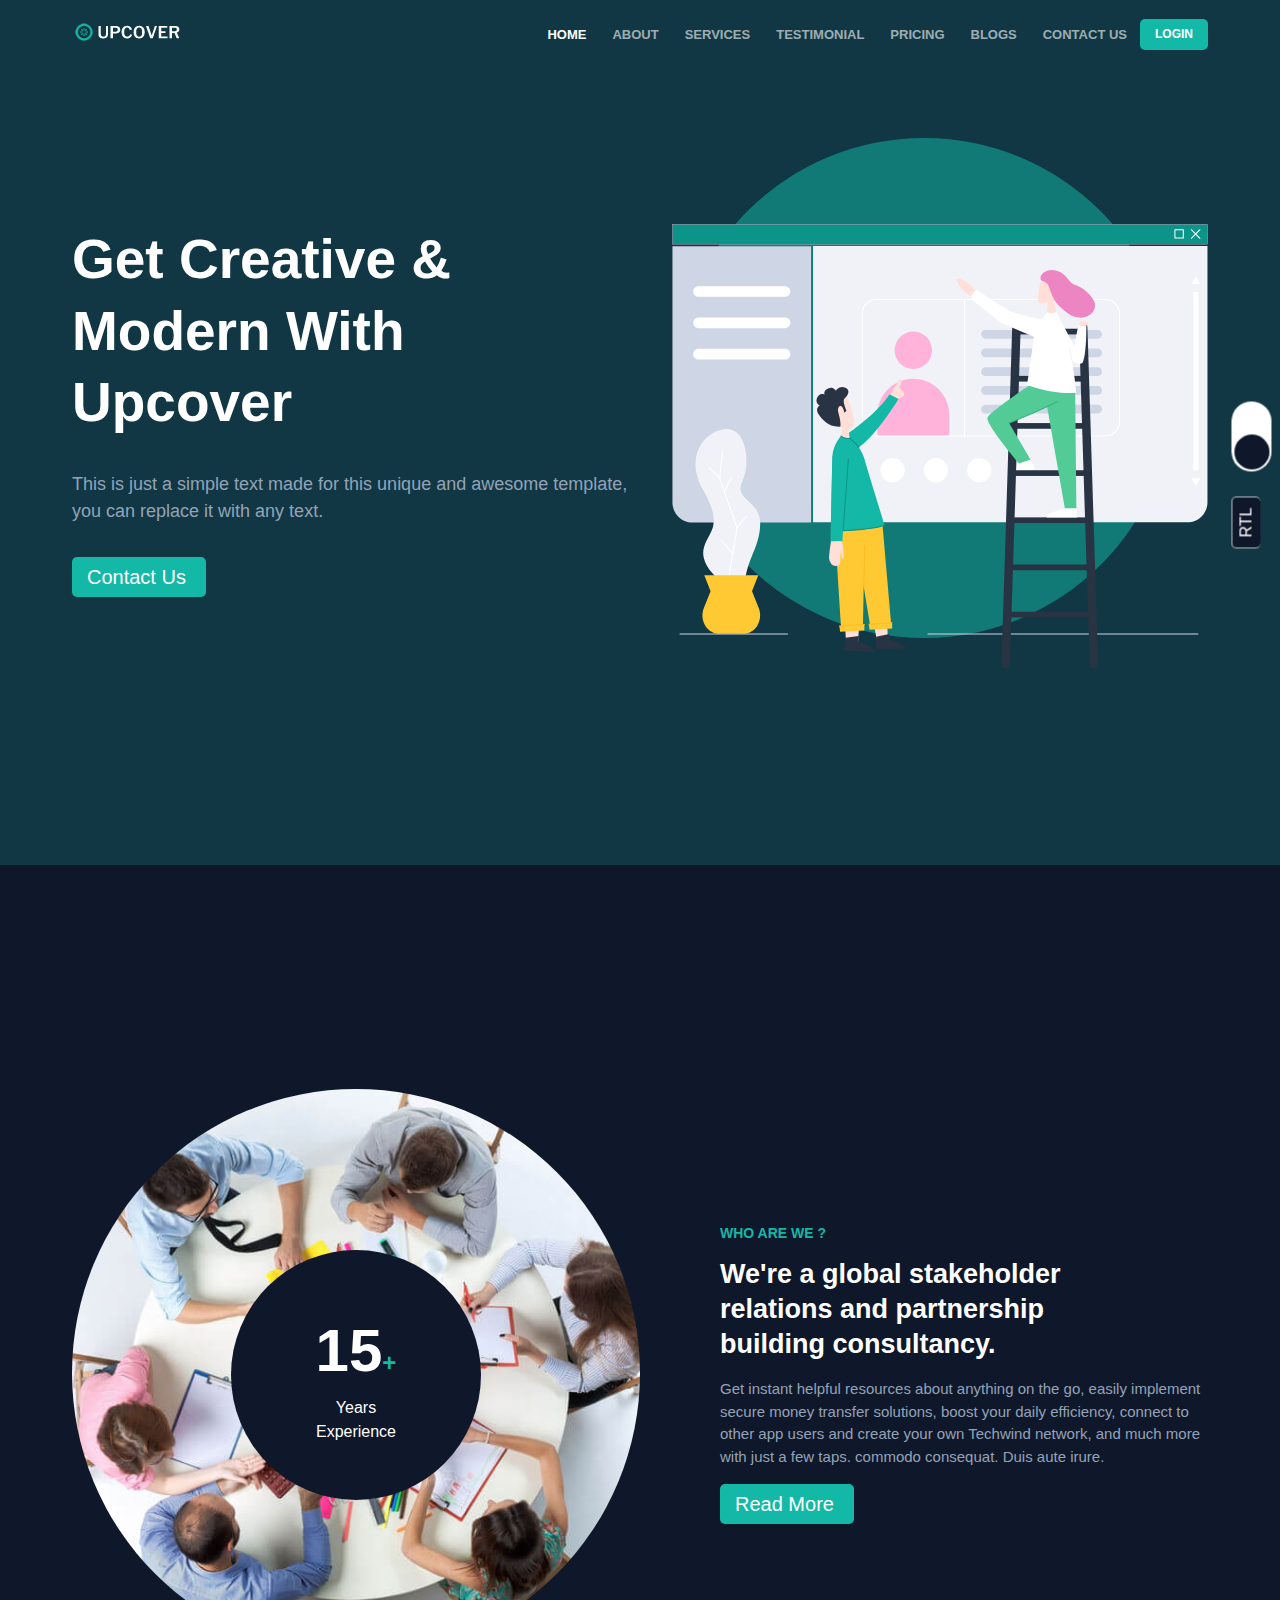
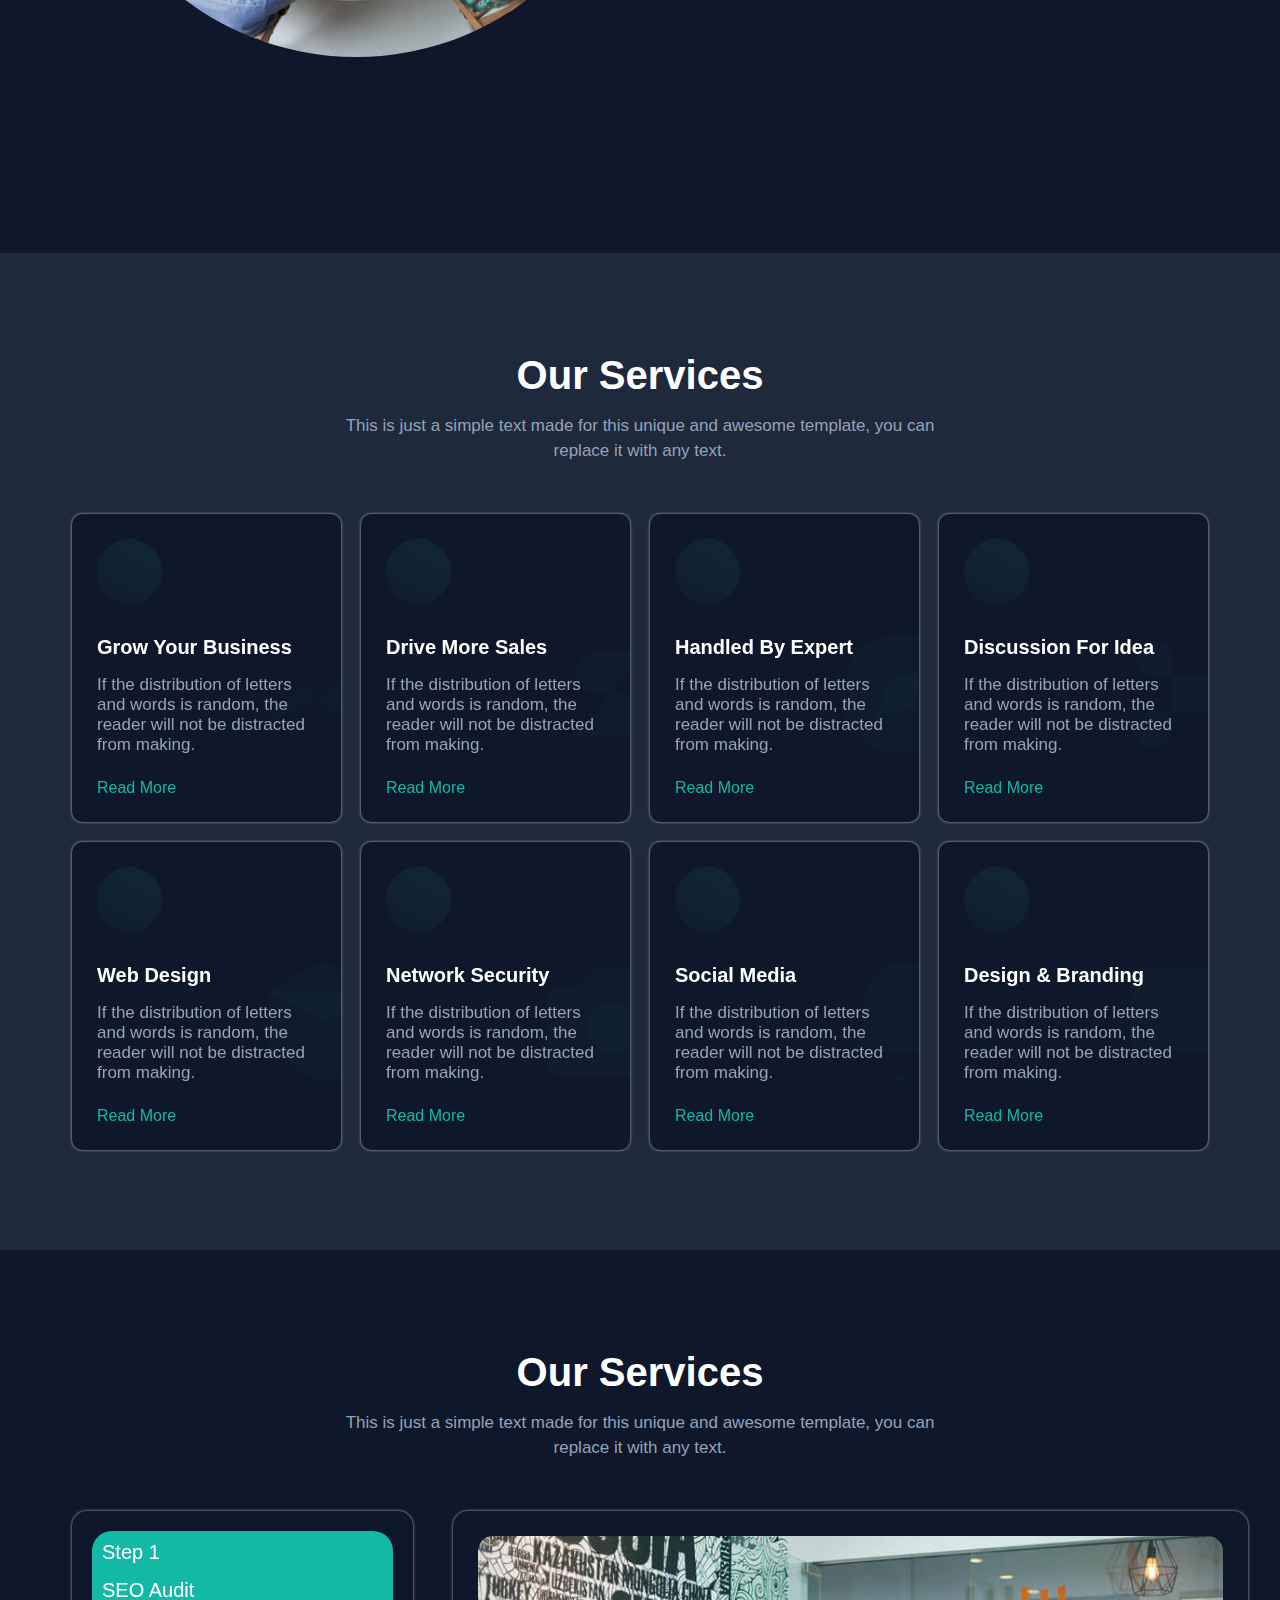
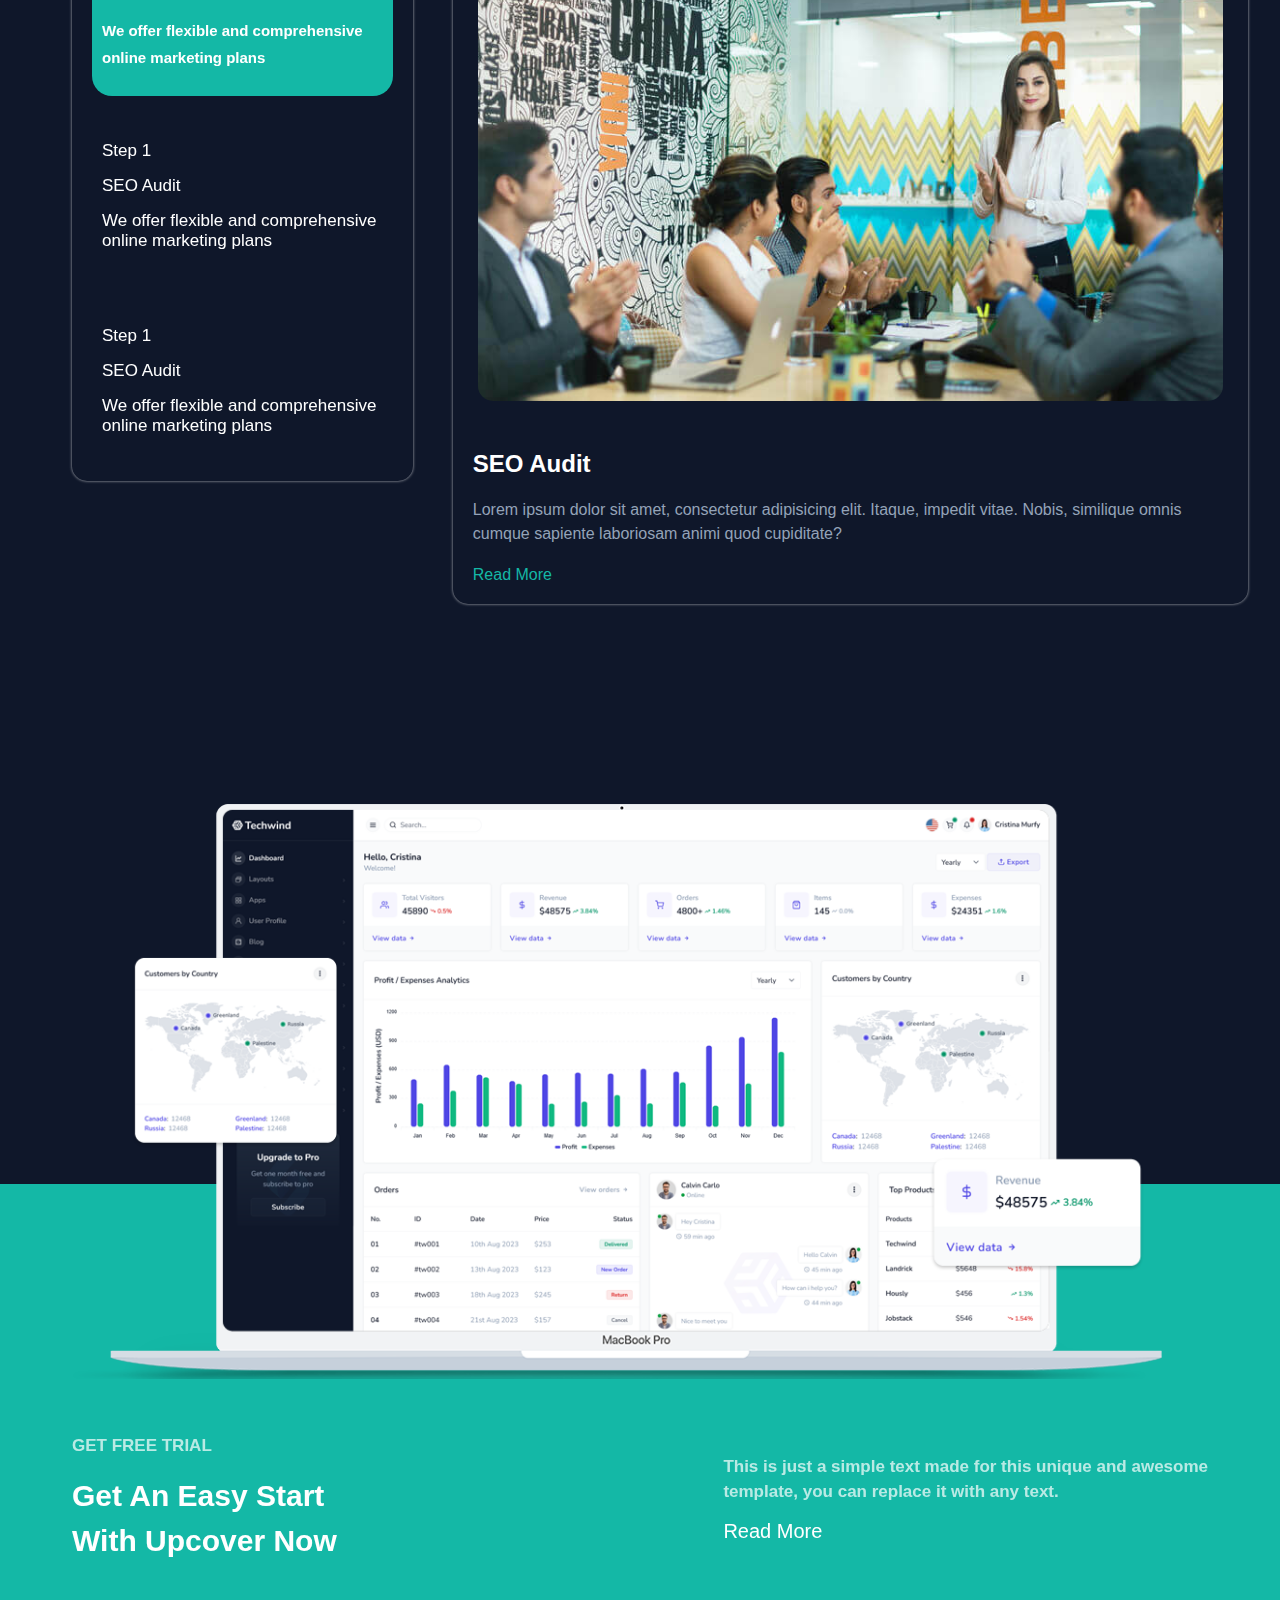
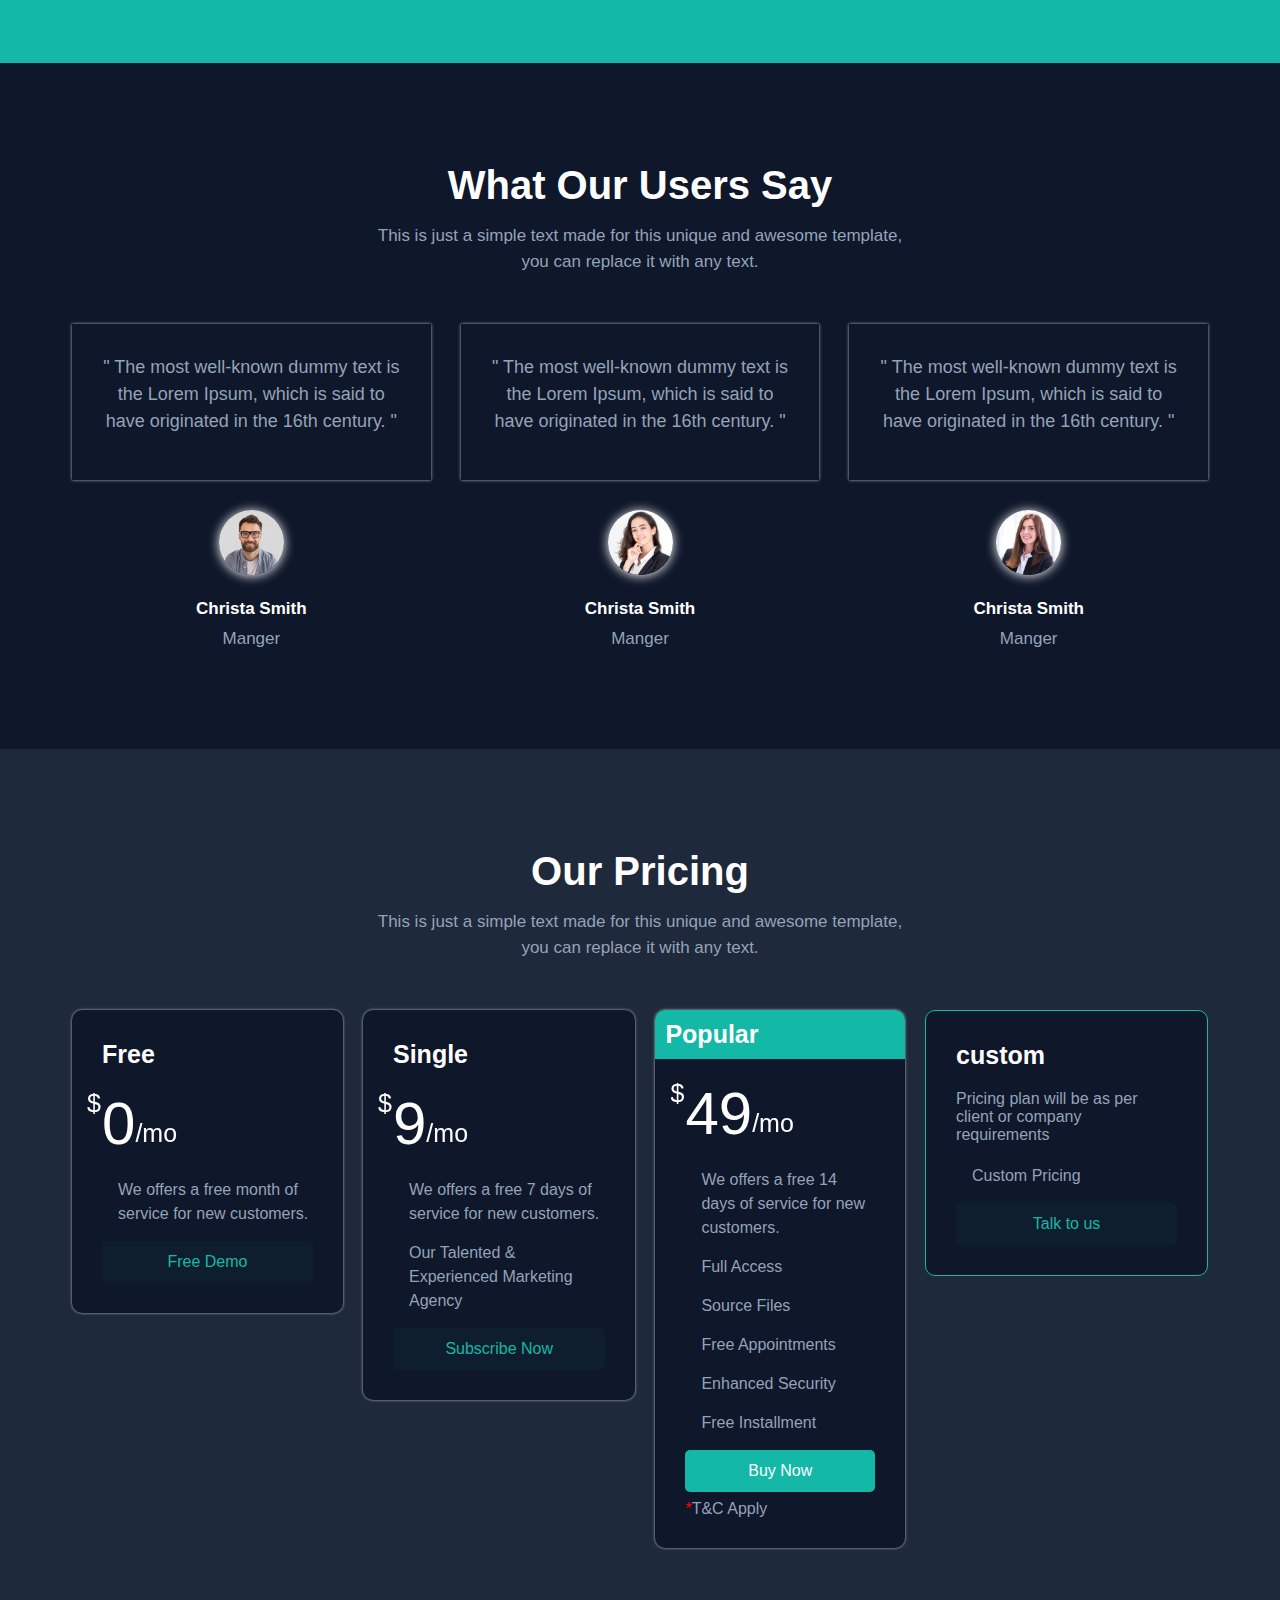
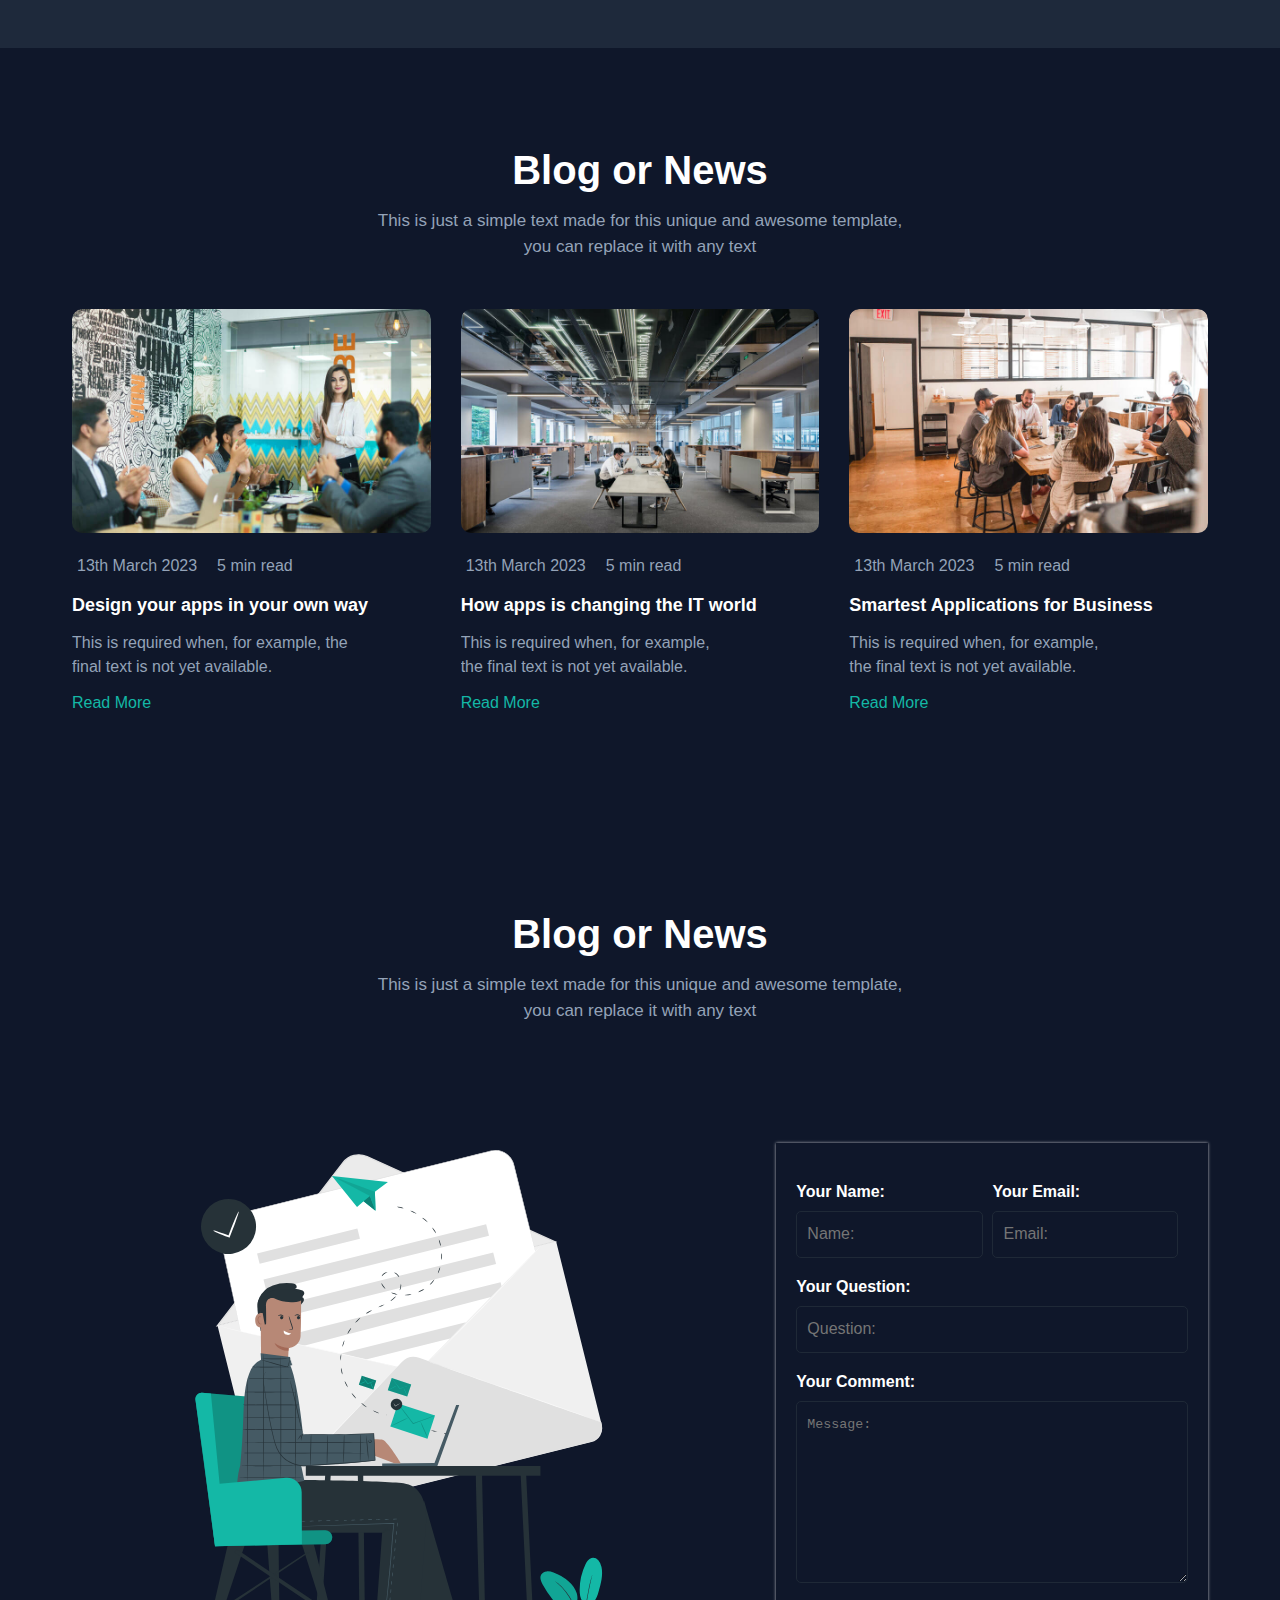
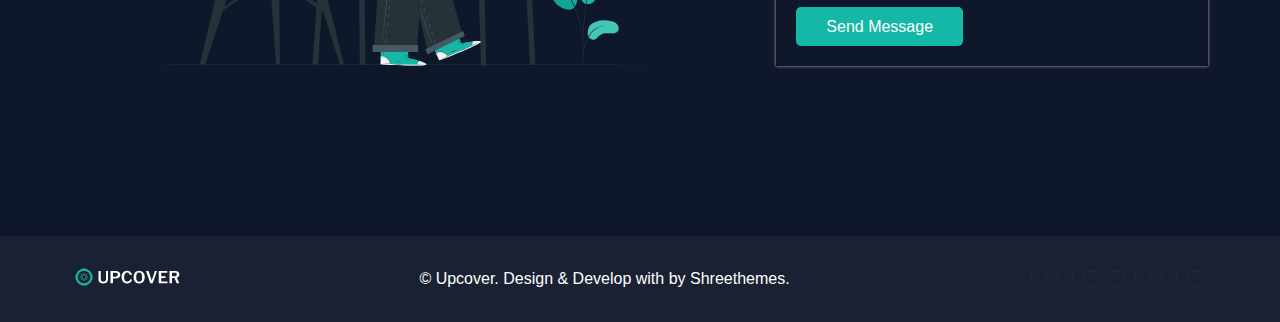
==== commit f4b7549e: "start responsive" ====
--- a/html/upcover.html
+++ b/html/upcover.html
@@ -54,9 +54,9 @@
     <!-- end header -->
 
     <!-- start home section -->
-    <section class="home padd-14" id="HOME">
-        <div class="container">
-            <div class="row-ho">
+    <section class="home padd-14 padd-5" id="HOME">
+        <div class="container">
+            <div class="row-ho row-100">
                 <div class="text-ho">
                     <h1>Get Creative & <br> Modern With <br> Upcover</h1>
                     <p>This is just a simple text made for this unique and awesome template, you can replace it with any text.</p>
@@ -76,9 +76,9 @@
     <!-- end home section -->
 
     <!-- start about section -->
-    <section class="about padd-14" id="ABOUT">
-        <div class="container">
-            <div class="row-abo">
+    <section class="about padd-14 padd-5" id="ABOUT">
+        <div class="container">
+            <div class="row-abo row-100">
                 <div class="image-abo">
                     <div class="bg-img">
                         <img src="../images/about.jpg" alt="about" width="100%">
@@ -113,13 +113,13 @@
     <!-- end about section -->
 
     <!-- start services section  -->
-    <section class="services padd-100">
+    <section class="services padd-100" id="SERVICES">
         <div class="container">
             <div class="title-serv title-section">
                 <h2>Our Services</h2>
                 <p>This is just a simple text made for this unique and awesome template, you can <br> replace it with any text.</p>
             </div>
-            <div class="row-serv">
+            <div class="row-serv grid-1-col">
                 <div class="card-serv box-shadow-sty">
                     <div class="icon-serv">
                         <i class="fa-solid fa-share"></i>
@@ -257,7 +257,7 @@
                 <h2>Our Services</h2>
                 <p>This is just a simple text made for this unique and awesome template, you can <br> replace it with any text.</p>
             </div>
-            <div class="row-serv-2">
+            <div class="row-serv-2 row-100">
                 <div class="step-serv-2">
                     <div class="all-steps box-shadow-sty">
                         <div class="step step-1">
@@ -293,21 +293,14 @@
             </div>
         </div>
     </section>
-    <section class="terial">
-        <div class="container">
-            <div class="row-tria">
-                <div class="tria-image">
-                    <img src="../images/home.png" alt="">
-                </div>
-                <div class="content">
-                    <div class="right-col">
+
     <section class="video padd-100">
         <div class="container">
             <div class="all-content-vid">
                 <div class="image">
-                    <img src="../images/home.png" alt="">
-                </div>
-                <div class="text-vid">
+                    <img src="../images/home.png" alt="" width="100%">
+                </div>
+                <div class="text-vid row-100">
                     <div class="left-side">
                         <p>GET FREE TRIAL</p>
                         <h2>
@@ -315,10 +308,6 @@
                             With Upcover Now
                         </h2>
                     </div>
-                    <div class="left-col">
-                        <p>
-                            This is just a simple text made for this unique and <br>
-                            awesome template, you can replace it with any text.
                     <div class="right-side">
                         <p>
                             This is just a simple text made for this unique and awesome <br>
@@ -337,7 +326,7 @@
     <!-- end services section  -->
 
     <!-- start testemonials  -->
-    <section class="testemonials padd-100">
+    <section class="testemonials padd-100" id="TESTIMONIAL">
         <div class="container">
             <div class="title-serv title-section">
                 <h2>What Our Users Say</h2>
@@ -404,7 +393,7 @@
     <!-- end testemonials  -->
 
     <!-- start pricing -->
-    <section class="pricing padd-100">
+    <section class="pricing padd-100" id="PRICING">
         <div class="container">
             <div class="title-serv title-section">
                 <h2>Our Pricing</h2>
@@ -426,6 +415,9 @@
                             </li>
                         </ul>
                     </div>
+                    <div class="btn-pric">
+                        <button type="submit">Free Demo</button>
+                    </div>
                 </div>
                 <div class="package single box-shadow-sty">
                     <div class="type-pr">
@@ -446,47 +438,56 @@
                             </li>
                         </ul>
                     </div>
+                    <div class="btn-pric">
+                        <button type="submit">Subscribe Now</button>
+                    </div>
                 </div>
                 <div class="package popular box-shadow-sty">
                     <div class="type-pr">
                         <h2>Popular</h2>
                     </div>
-                    <div class="money-pr">
-                        <span class="number">49</span>
-                    </div>
-                    <div class="details">
-                        <ul>
-                            <li>
-                                <i class="fa-solid fa-check"></i>
-                                <p>We offers a free 14 days of service for new customers.</p>
-                            </li>
-                            <li>
-                                <i class="fa-solid fa-check"></i>
-                                <p>Full Access</p>
-                            </li>
-                            <li>
-                                <i class="fa-solid fa-check"></i>
-                                <p>Source Files</p>
-                            </li>
-                            <li>
-                                <i class="fa-solid fa-check"></i>
-                                <p>Free Appointments</p>
-                            </li>
-                            <li>
-                                <i class="fa-solid fa-check"></i>
-                                <p>Enhanced Security</p>
-                            </li>
-                            <li>
-                                <i class="fa-solid fa-check"></i>
-                                <p>Free Installment</p>
-                        </ul>
+                    <div class="all-content">
+                        <div class="money-pr">
+                            <span class="number">49</span>
+                        </div>
+                        <div class="details">
+                            <ul>
+                                <li>
+                                    <i class="fa-solid fa-check"></i>
+                                    <p>We offers a free 14 days of service for new customers.</p>
+                                </li>
+                                <li>
+                                    <i class="fa-solid fa-check"></i>
+                                    <p>Full Access</p>
+                                </li>
+                                <li>
+                                    <i class="fa-solid fa-check"></i>
+                                    <p>Source Files</p>
+                                </li>
+                                <li>
+                                    <i class="fa-solid fa-check"></i>
+                                    <p>Free Appointments</p>
+                                </li>
+                                <li>
+                                    <i class="fa-solid fa-check"></i>
+                                    <p>Enhanced Security</p>
+                                </li>
+                                <li>
+                                    <i class="fa-solid fa-check"></i>
+                                    <p>Free Installment</p>
+                            </ul>
+                        </div>
+                        <div class="btn-pric active">
+                            <button type="submit">Buy Now</button>
+                            <p><span style="color: red;">*</span>T&C Apply</p>
+                        </div>
                     </div>
                 </div>
                 <div class="package custom dif-bord">
                     <div class="type-pr">
                         <h2>custom</h2>
-                    </div>
-                    <p>Pricing plan will be as per client or company requirements</p>
+                        <p>Pricing plan will be as per client or company requirements</p>
+                    </div>
                     <div class="details">
                         <ul>
                             <li>
@@ -495,10 +496,198 @@
                             </li>
                         </ul>
                     </div>
+                    <div class="btn-pric">
+                        <button type="submit">Talk to us</button>
+                    </div>
                 </div>
             </div>
         </div>
     </section>
     <!-- end pricing -->
+
+    <!-- start blogs -->
+    <section class="blogs padd-100" id="">
+        <div class="container">
+            <div class="title-serv title-section">
+                <h2>Blog or News</h2>
+                <p>This is just a simple text made for this unique and awesome template, <br> you can replace it with any text</p>
+            </div>
+            <div class="row-blog">
+                <div class="card-blog">
+                    <div class="image-blog">
+                        <img src="../images/01.jpg" alt="" width="100%">
+                    </div>
+                    <div class="content-blog">
+                        <div>
+                            <ul>
+                                <li>
+                                    <i class="fa-regular fa-clipboard"></i>
+                                    <span>13th March 2023</span>
+                                </li>
+                                <li>
+                                    <i class="fa-regular fa-clock"></i>
+                                    <span>5 min read</span>
+                                </li>
+                            </ul>
+                        </div>
+                        <h4>Design your apps in your own way</h4>
+                        <p>This is required when, for example, the <br> final text is not yet available.</p>
+                        <div class="btn-serv btn-blog">
+                            Read More
+                            <i class="fa-solid fa-chevron-right"></i>
+                        </div>
+                    </div>
+                </div>
+                <div class="card-blog">
+                    <div class="image-blog">
+                        <img src="../images/03 (1).jpg" alt="" width="100%">
+                    </div>
+                    <div class="content-blog">
+                        <div>
+                            <ul>
+                                <li>
+                                    <i class="fa-regular fa-clipboard"></i>
+                                    <span>13th March 2023</span>
+                                </li>
+                                <li>
+                                    <i class="fa-regular fa-clock"></i>
+                                    <span>5 min read</span>
+                                </li>
+                            </ul>
+                        </div>
+                        <h4>How apps is changing the IT world</h4>
+                        <p>This is required when, for example, <br> the final text is not yet available.</p>
+                        <div class="btn-serv btn-blog">
+                            Read More
+                            <i class="fa-solid fa-chevron-right"></i>
+                        </div>
+                    </div>
+                </div>
+                <div class="card-blog">
+                    <div class="image-blog">
+                        <img src="../images/02 (1).jpg" alt="" width="100%">
+                    </div>
+                    <div class="content-blog">
+                        <div>
+                            <ul>
+                                <li>
+                                    <i class="fa-regular fa-clipboard"></i>
+                                    <span>13th March 2023</span>
+                                </li>
+                                <li>
+                                    <i class="fa-regular fa-clock"></i>
+                                    <span>5 min read</span>
+                                </li>
+                            </ul>
+                        </div>
+                        <h4>Smartest Applications for Business</h4>
+                        <p>This is required when, for example, <br> the final text is not yet available.</p>
+                        <div class="btn-serv btn-blog">
+                            Read More
+                            <i class="fa-solid fa-chevron-right"></i>
+                        </div>
+                    </div>
+                </div>
+            </div>
+        </div>
+    </section>
+    <!-- end blogs -->
+
+    <!-- start contact us -->
+    <section class="contact-us padd-100" id="CONTACT US">
+        <div class="container">
+            <div class="title-serv title-section">
+                <h2>Blog or News</h2>
+                <p>This is just a simple text made for this unique and awesome template, <br> you can replace it with any text</p>
+            </div>
+            <div class="row-contact">
+                <div class="bg-contact">
+                    <img src="../images/contact.svg" alt="" width="100%">
+                </div>
+                <div class="form-contact box-shadow-sty">
+                    <form action="">
+                        <div class="ro-1">
+                            <div class="inpu-labt form-name">
+                                <label for="">Your Name:</label>
+                                <input type="text" name="Name" id="" placeholder="Name:">
+                            </div>
+                            <div class="input-lab form-email">
+                                <label for="">Your Email:</label>
+                                <input type="email" name="email" id="" placeholder="Email:">
+                            </div>
+                        </div>
+                        <div class="input-lab form-question">
+                            <label for="">Your Question:</label>
+                            <input type="text" name="question" id="" placeholder="Question:">
+                        </div>
+                        <div class="input-lab form-comment">
+                            <label for="">Your Comment:</label>
+                            <textarea name="comment" id="" cols="10" rows="10" placeholder="Message:"></textarea>
+                        </div>
+                        <a class="contact-btn">
+                            <button class="custom">Send Message</button>
+                        </a>
+                    </form>
+                </div>
+            </div>
+        </div>
+    </section>
+    <!-- end contact us -->
+
+    <!-- start footer -->
+    <footer>
+        <div class="page-footer">
+            <div class="container">
+                <div class="row-foot">
+                    <div class="col-1 footer-logo">
+                        <img src="../images/logo-light.png" alt="">
+                    </div>
+                    <div class="col-2 footer-copy">
+                        © Upcover. Design & Develop with <span><i class="fa-solid fa-heart" style="color: red;"></i></span> by Shreethemes.
+                    </div>
+                    <div class="col-3 footer-social">
+                        <ul class="footer-links">
+                            <li>
+                                <i class="fa-solid fa-cart-shopping"></i>
+                            </li>
+                            <li>
+                                <i class="fa-solid fa-basketball"></i>
+                            </li>
+                            <li>
+                                <i class="fa-brands fa-linkedin-in"></i>
+                            </li>
+                            <li>
+                                <i class="fa-brands fa-facebook"></i>
+                            </li>
+                            <li>
+                                <i class="fa-brands fa-instagram"></i>
+                            </li>
+                            <li>
+                                <i class="fa-brands fa-twitter"></i>
+                            </li>
+                            <li>
+                                <i class="fa-solid fa-envelope"></i>
+                            </li>
+                        </ul>
+                    </div>
+                </div>
+            </div>
+        </div>
+    </footer>
+    <!-- end footer -->
+
+    <!-- start fixed item -->
+    <div class="all-fixed">
+        <div class="rtl">
+            <p>RTL</p>
+        </div>
+        <div class="dark-mode">
+            <div class="moon">
+                <i class="fa-regular fa-moon"></i>
+            </div>
+            <div class="circle"></div>
+        </div>
+    </div>
+    <!-- end fixed item -->
 </body>
 </html>--- a/css/upcover.css
+++ b/css/upcover.css
@@ -7,6 +7,7 @@
 body{
     font-family: Libre Franklin,sans-serif;
     background-color: #0f172a;
+    position: relative;
 }
 button{
     cursor: pointer;
@@ -30,6 +31,23 @@
     color: #14b8a6;
 }
 /* fixed component */
+@media(max-width:767px){
+    .padd-5{
+        padding: 5rem 0 !important;
+    }
+    .row-100 > div{
+        flex: 0 0 100% !important;
+        max-width: 100% !important;
+        padding-left: 0;
+        margin-left: 0;
+    }
+    .row-100 {
+        flex-direction: column !important;
+    }
+    .grid-1-col{
+            grid-template-columns: repeat(1,1fr) !important;
+    }
+}
 .fa-chevron-right{
     font-size: 9px;
     margin-left: 5px;
@@ -419,12 +437,337 @@
     padding: 30px;
     background-color: #0f172a;
     border-radius: 10px;
-}
-.popular {
-    padding: 15px 20px;
+    height: fit-content;
 }
 .dif-bord{
     border: 1px solid #14b8a6;
 }
+.popular{
+    padding: 0;
+}
+.popular .type-pr h2{
+    padding: 10px;
+    background-color: #14b8a6;
+    border-top-right-radius: 10px;
+    border-top-left-radius: 10px;
+}
+.popular .all-content{
+    padding: 0 30px 30px 30px;
+}
+.type-pr h2 {
+    font-size: 25px;
+    font-weight: bold;
+    color: #fff;
+    margin-bottom: 20px;
+}
+.custom .type-pr {
+    margin-bottom: 20px;
+}
+span.number {
+    font-size: 60px;
+    color: #fff;
+    margin-bottom: 20px;
+    display: inline-block;
+    position: relative;
+}
+span.number::before{
+    content: '$';
+    position: absolute;
+    font-size: 25px;
+    top: 0;
+    left: -15px;
+}
+span.number::after {
+    content: '/mo';
+    position: absolute;
+    font-size: 25px;
+    bottom: 10px;
+}
+.details li {
+    display: flex;
+    margin-bottom: 15px;
+    line-height: 1.5;
+}
+.details li i{
+     margin-right: 1rem;
+}
+.details li i::before{
+    width: 10px;
+    height: 10px;
+    border-radius: 50%;
+    font-size: 11px;
+    border: 2px solid #14b8a6;
+    padding: 4px;
+    display: inline-block;
+    text-align: center;
+    vertical-align: middle;
+    line-height: 1;
+    color: #14b8a6;
+}
+.btn-pric button {
+    border-radius: 5px;
+    border: none;
+    width: 100%;
+    padding: 12px 0;
+    font-size: 16px;
+    font-weight: 500;
+    background-color: #14b8a60d;
+    color: #14b8a6;
+    transition: all .3s;
+}
+.btn-pric.active button {
+    border-radius: 5px;
+    border: none;
+    width: 100%;
+    padding: 12px 0;
+    background-color: #14b8a6;
+    color: #fff;
+    font-size: 16px;
+    font-weight: 500;
+}
+.btn-pric.active button{
+    margin-bottom: 8px;
+}
+.btn-pric:hover button {
+    background-color: #14b8a6;
+    color: #fff;
+}
 /* end customize pricing */
 
+/* start customize blogs */
+.row-blog {
+    display: grid;
+    grid-template-columns: repeat(3, 1fr);
+    gap: 30px;
+}
+.row-blog .image-blog img{
+    border-radius: 10px;
+}
+.card-blog{
+    overflow: hidden;
+}
+.card-blog .image-blog{
+    overflow: hidden;
+    border-radius: 10px;
+}
+.card-blog .image-blog img{
+    transition: all .5s;
+}
+.card-blog:hover .image-blog img{
+    transform: scale(1.1);
+}
+.content-blog ul {
+    display: flex;
+    align-items: center;
+    gap: 15px;
+}
+.content-blog ul{
+    margin: 20px 0;
+}
+.content-blog ul li i{
+    color: #fff;
+    margin-right: 5px;
+}
+.content-blog ul li span{
+    color: #94a3b8;
+}
+.content-blog h4{
+    font-size: 18px;
+    color: #fff;
+    margin-bottom: 15px;
+    transition: .3s;
+    cursor: pointer;
+}
+.content-blog h4:hover{
+    color: #14b8a6;
+}
+.content-blog p{
+    line-height: 1.5;
+    margin-bottom: 15px;
+}
+/* end customize blogs */
+
+/* start customize contact us */
+.row-contact {
+    display: flex;
+    justify-content: space-between;
+    align-items: center;
+}
+.bg-contact{
+    flex: 0 0 58%;
+    max-width: 58%;
+}
+.form-contact{
+    flex: 0 0 38%;
+    max-width: 38%;
+    padding: 40px 20px 20px;
+}
+.form-contact .ro-1{
+    display: flex;
+    justify-content: space-between;
+}
+/* .form-contact label,.form-contact input{
+    display: block;
+} */
+.form-contact label{
+    color: #fff;
+    font-weight: bold;
+}
+.form-contact input,.form-contact textarea{
+    width: 100%;
+    padding: 15px 10px;
+    background-color: transparent;
+    border: 1px solid #1f2937;
+    margin: 10px 0 20px 0;
+    border-radius: 5px;
+}
+.form-contact input::placeholder{
+    font-size: 16px;
+}
+.form-contact .ro-1 input{
+    width: 95%;
+}
+.form-contact input[type="submit"]{
+    width: auto;
+}
+.form-contact .custom {
+    font-size: 16px;
+    padding: 10px 30px;
+}
+/* end customize contact us */
+
+/* start customize footer */
+.page-footer{
+    padding: 30px 0;
+    background-color: #192132;
+}
+.row-foot {
+    display: flex;
+    align-items: center;
+    justify-content: space-between;
+}
+.col-2.footer-copy {
+    color: #fff;
+}
+.footer-links{
+    display: flex;
+}
+.footer-links li{
+    margin: 0 5px;
+    padding: 7px;
+    border: 1px solid #1f2937;
+    border-radius: 5px;
+}
+.footer-links li:hover{
+    background-color: #14b8a6;
+}
+.footer-links li i{
+    color:#fff;
+    font-size: 13px;
+    opacity: .8;    
+}
+/* end customize footer */
+
+/* start customize fixed item */
+.all-fixed{
+position: fixed;
+right: -50px;
+top: 50%;
+z-index: 99999999999;
+transform: rotate(270deg);
+display: flex;
+}
+.rtl{
+    margin-right: 15px;
+}
+.all-fixed .rtl p{
+    padding: 5px 10px;
+    background: #0f172a;
+    border-top: 1px solid rgb(255, 255,255,.7);
+    border-right: 1px solid rgb(255, 255,255,.7);
+    border-left: 1px solid rgb(255, 255,255,.7);
+    color: #fff;
+    border-radius: 5px;
+}
+.dark-mode {
+    width: 70px;
+    height: 40px;
+    background: #fff;
+    margin: 0 10px;
+    border-radius: 20px;
+    display: flex;
+    flex-direction: row-reverse;
+    justify-content: space-between;
+    align-items: center;
+    cursor: pointer;
+}
+.moon {
+    margin: 0 5px;
+    color: #fcaa06;
+}
+.moon i{
+    transform: rotate(150deg);
+    font-size: 18px;
+}
+.circle {
+    width: 35px;
+    height: 35px;
+    background: #0f172a;
+    border-radius: 50%;
+    margin: 2px;
+}
+/* end customize fixed item */
+
+
+/* ----------------------------- start customize media  ---------------------------*/
+
+
+/* header */
+@media(max-width:767px){
+    .page-header .menu{
+        display: none;
+    }
+}
+
+/* home section */
+@media(max-width:767px){
+    .row-ho {
+        flex-direction: column;
+        gap: 120px;
+    }
+    .row-ho > div {
+        flex: 0 0 100%;
+        max-width: 100%;
+    }
+    .photo-ho:before {
+        width: 350px;
+        height: 350px;
+    }
+    .photo-ho {
+        padding-left: 0;
+    }
+}
+
+/* start customize services */
+@media(max-width:767px){
+    .seo-serv-2 {
+        margin-top: 30px;
+    }
+}
+
+/* start customize video  */
+@media(max-width:767px){
+    .video .text-vid{
+        text-align: center;
+    }
+    .video .text-vid .left-side h2 {
+        font-size: 20px;
+        margin-bottom: 15px;
+    }
+    .video .text-vid p {
+        font-size: 13px;
+    }
+    .video .text-vid .right-side .btn-serv {
+        font-size: 17px;
+    }
+}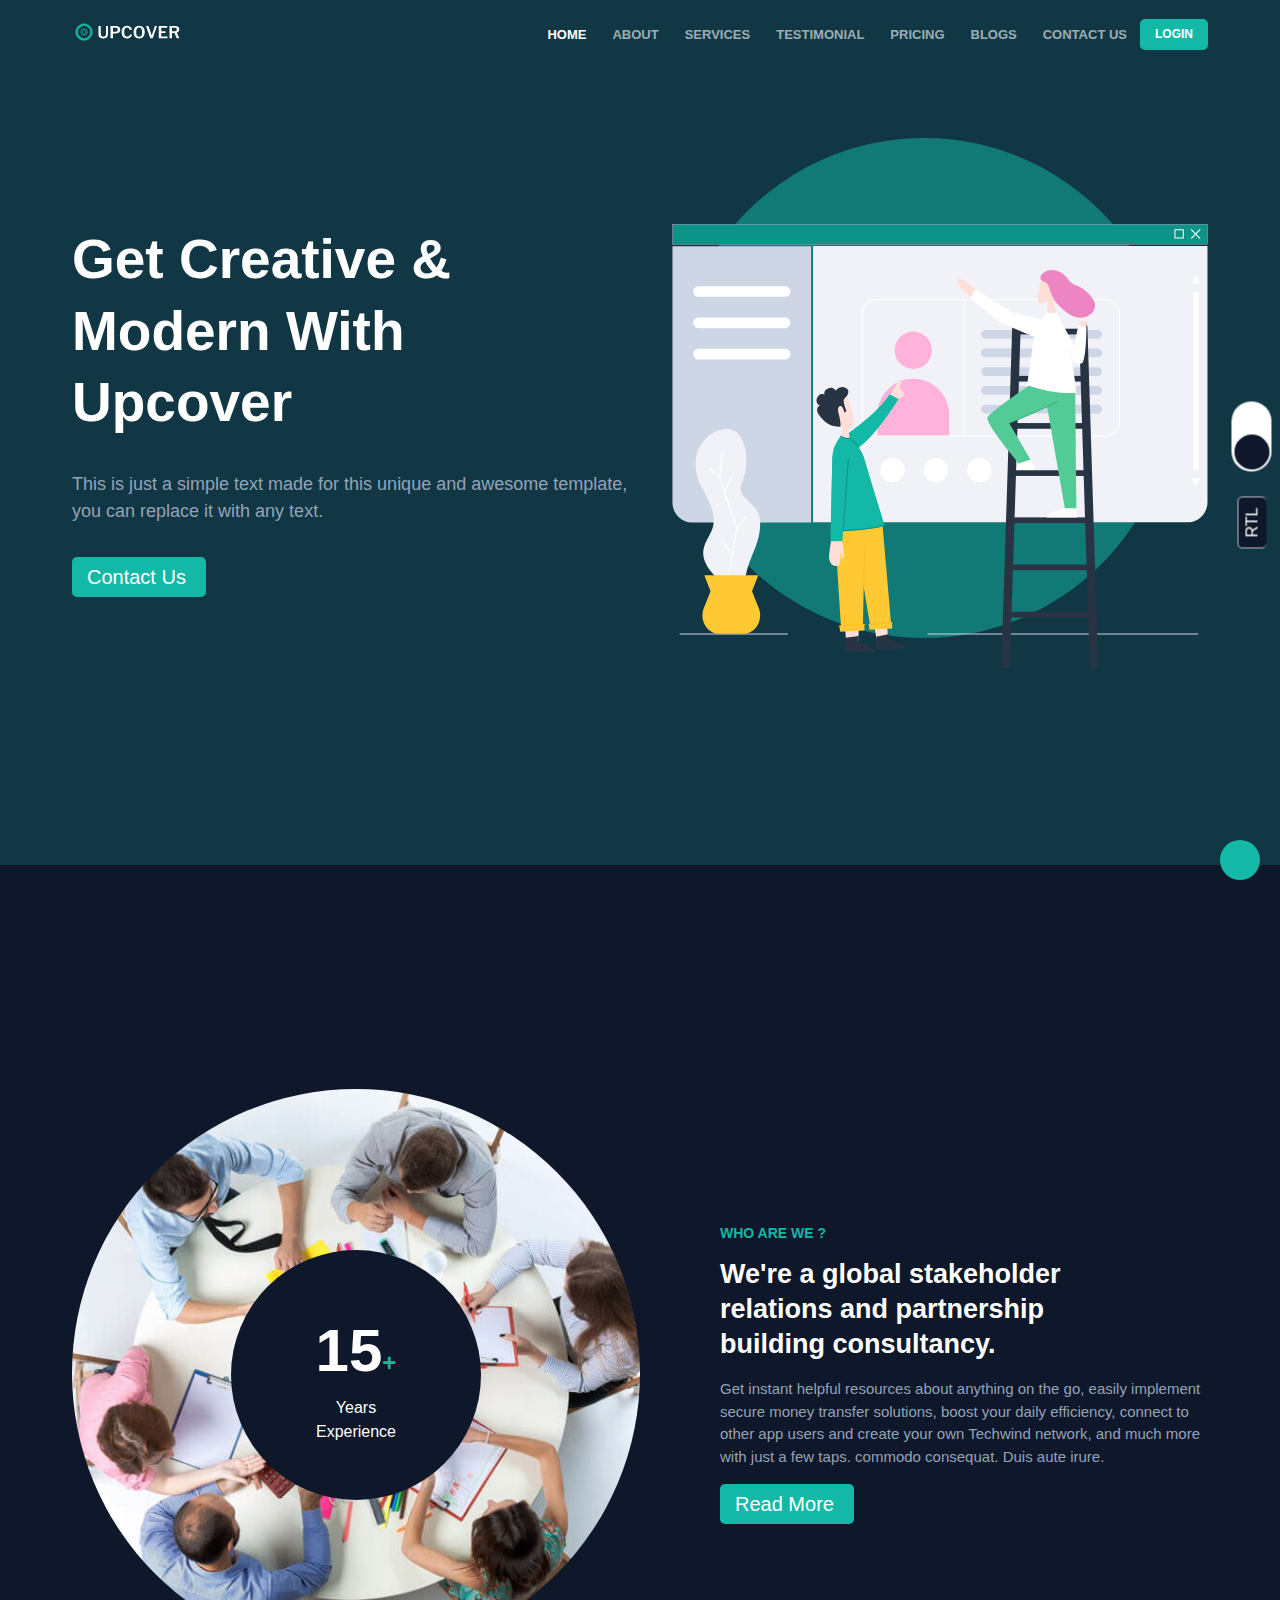
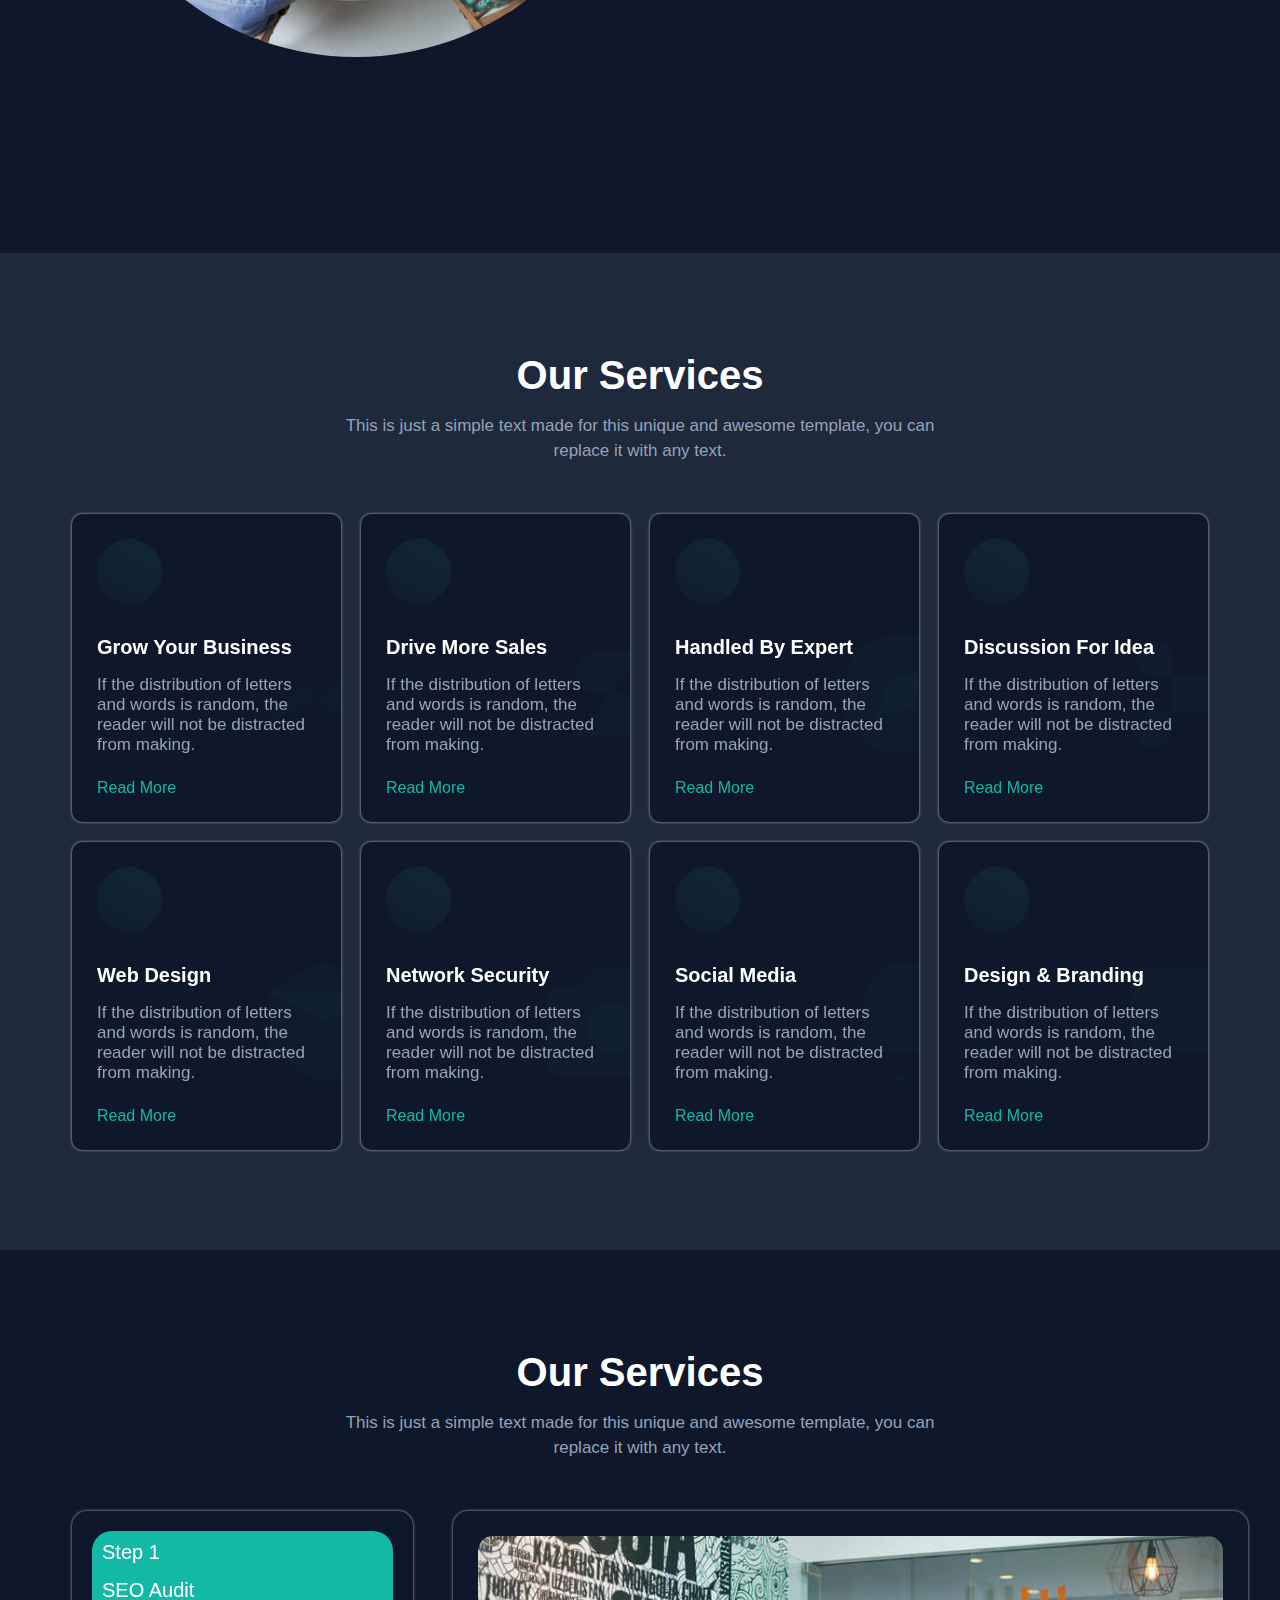
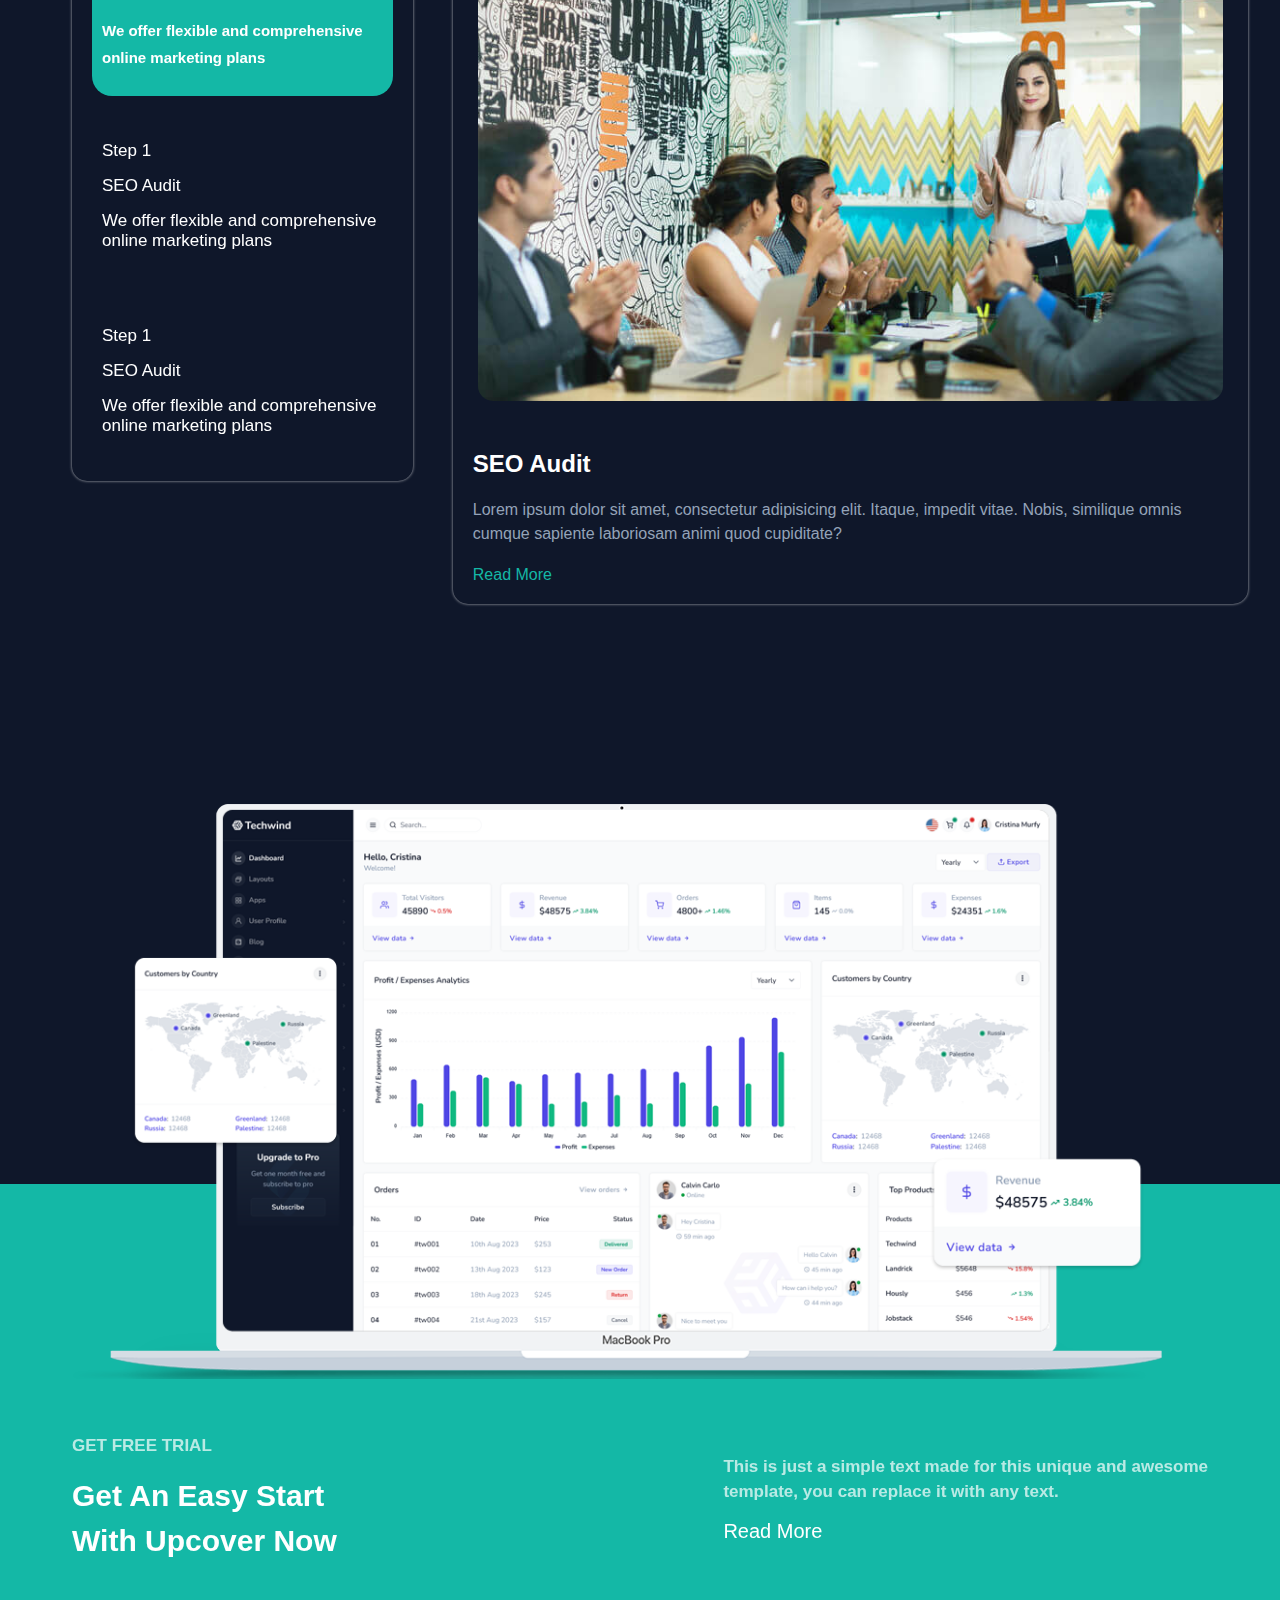
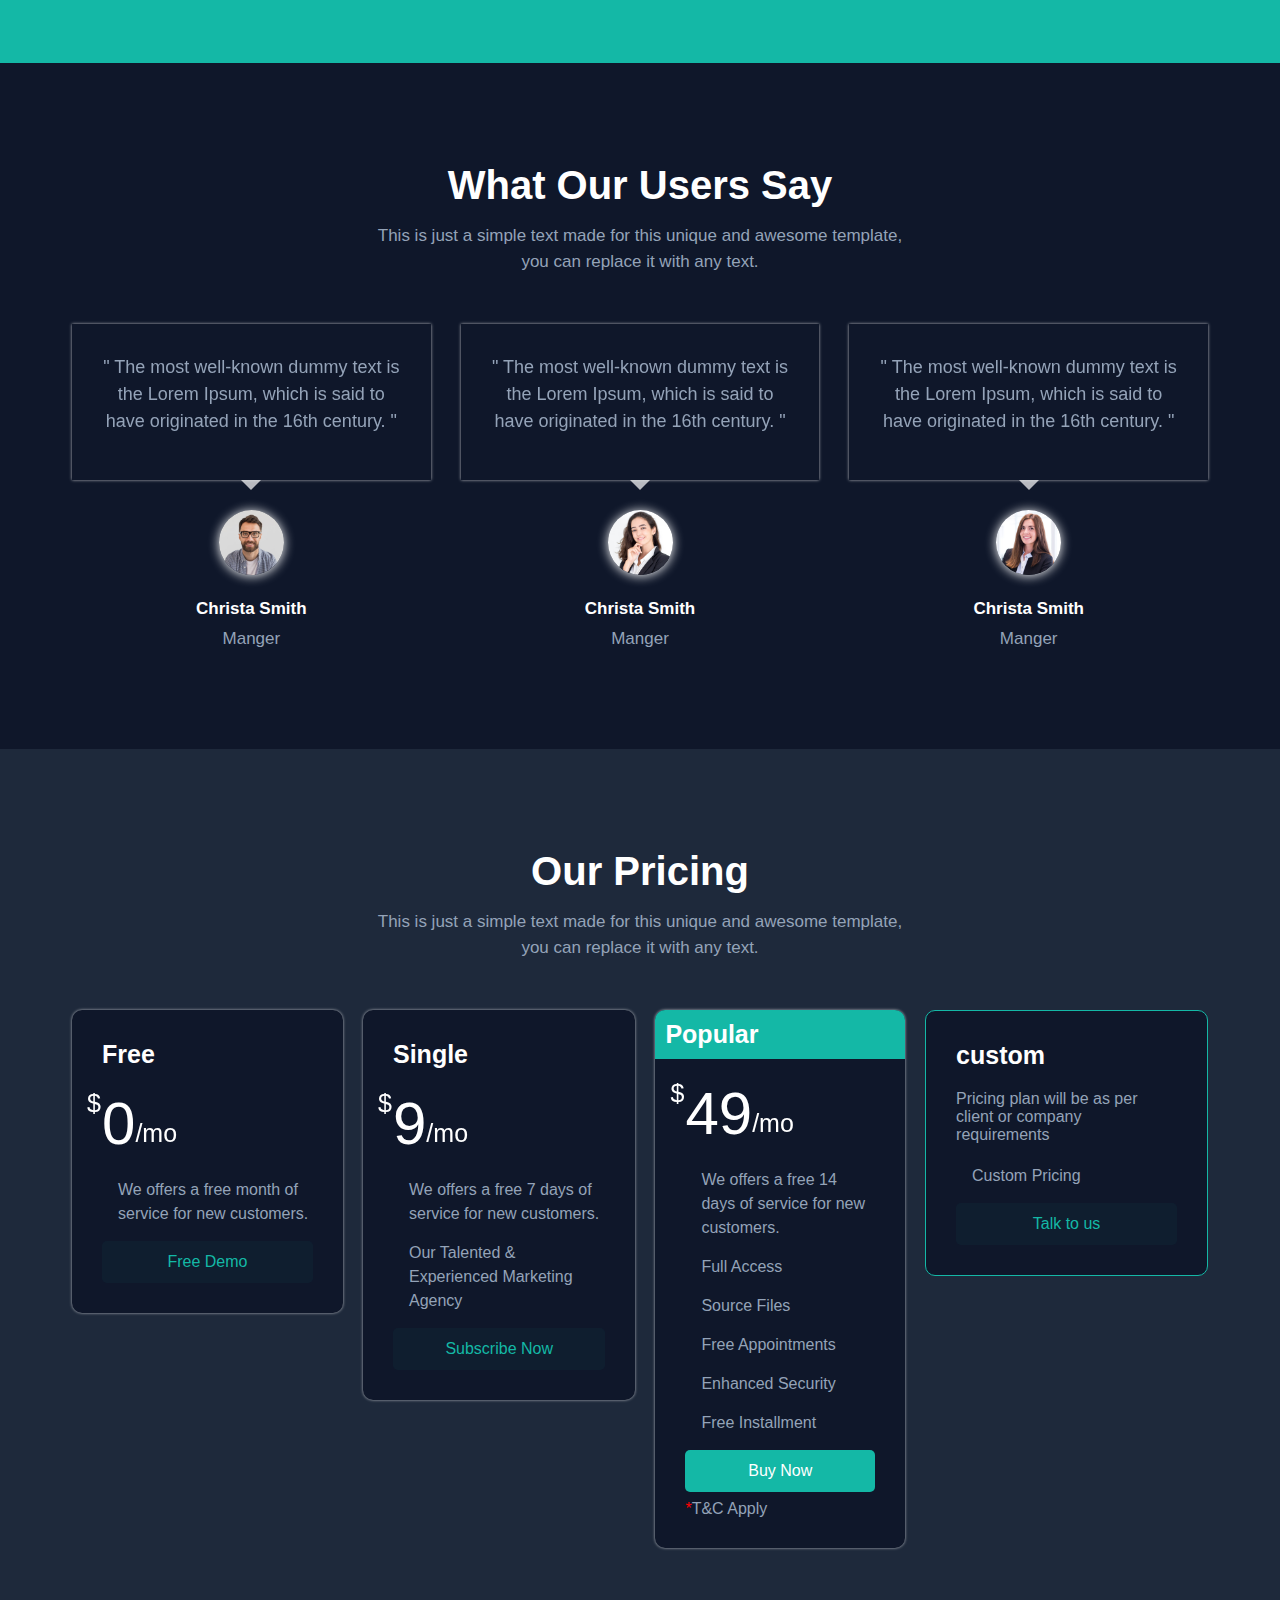
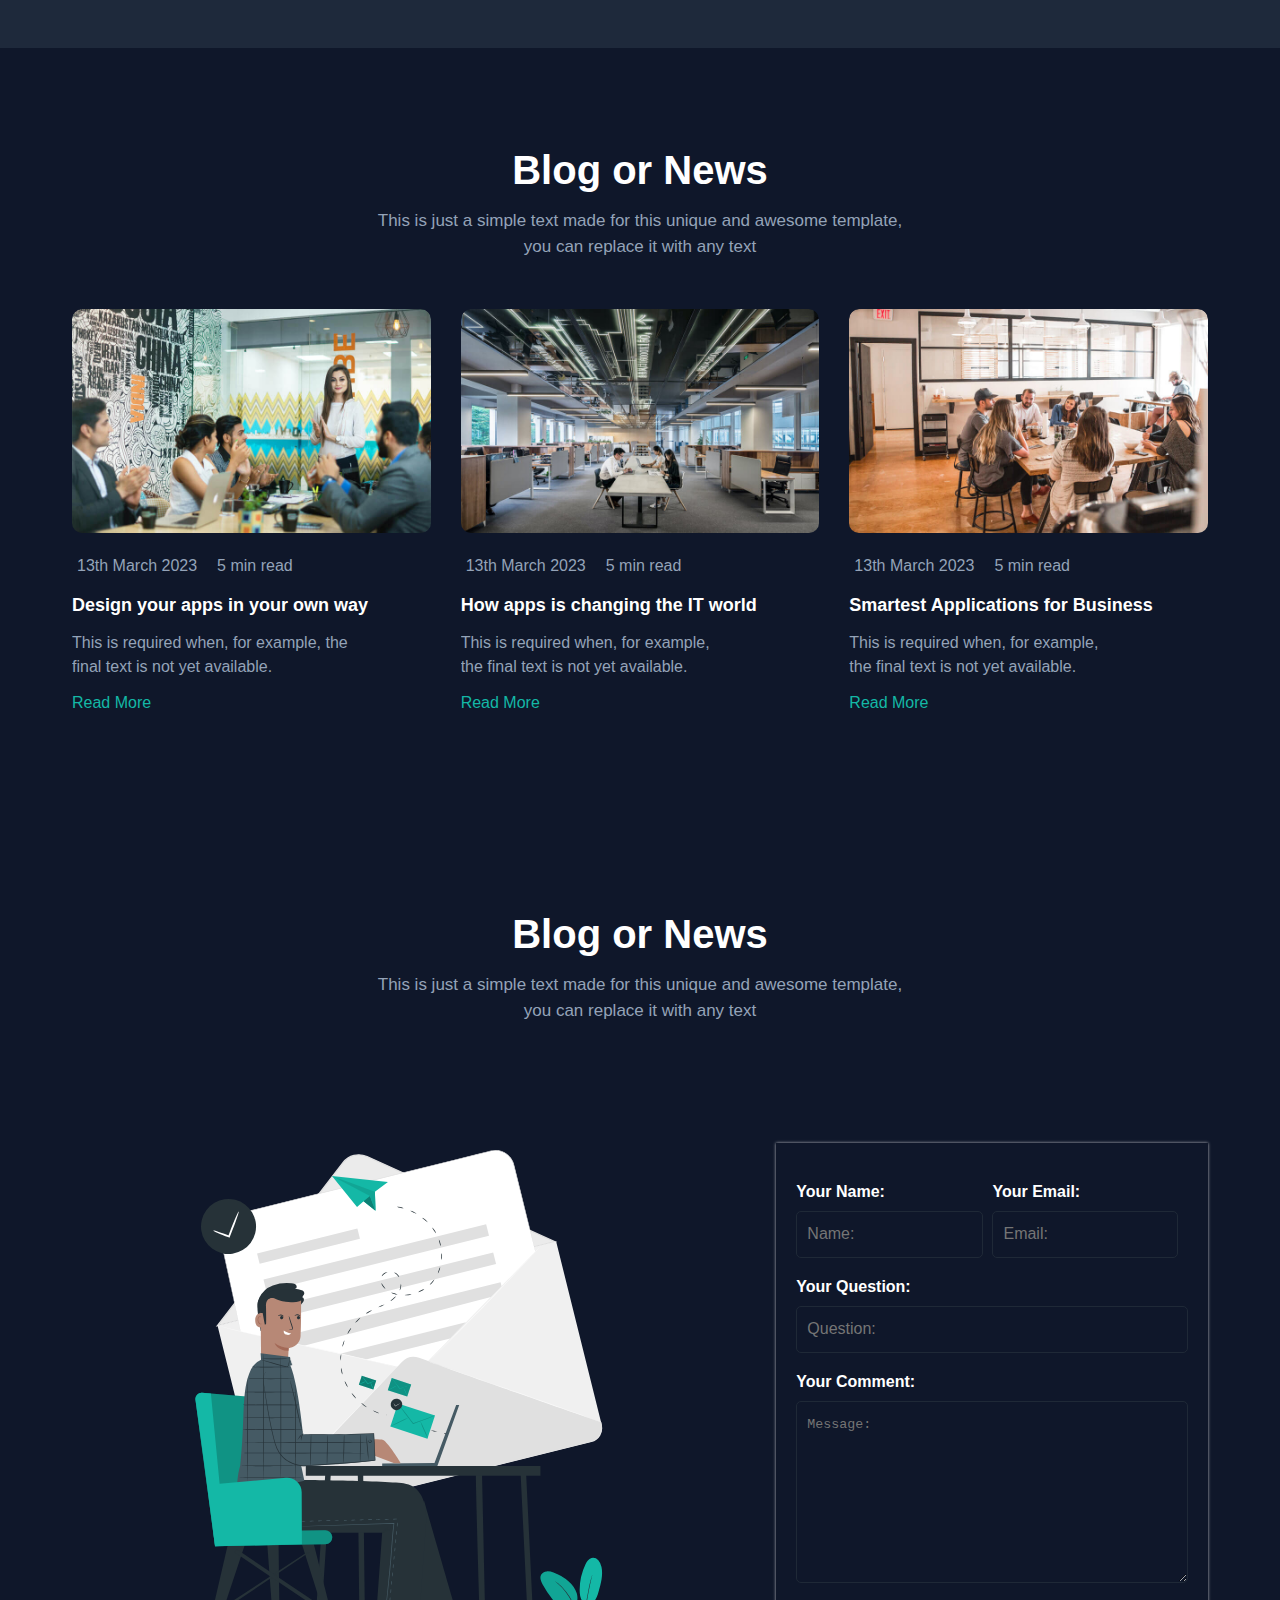
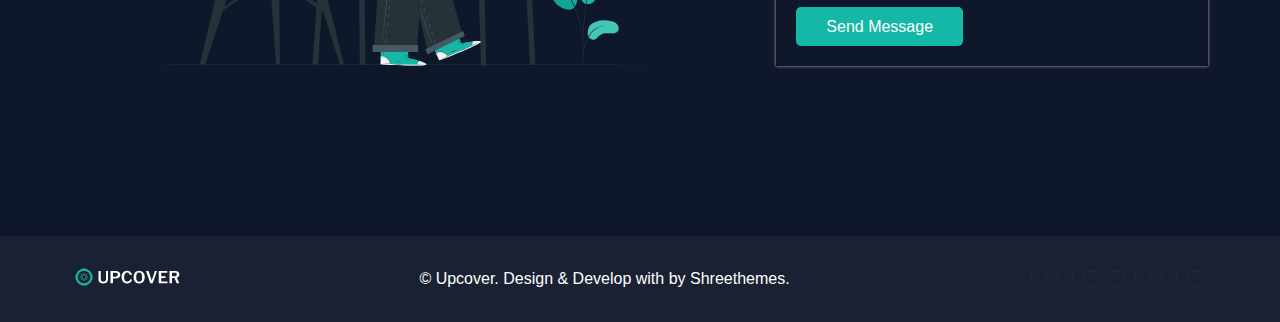
==== commit b6e946bc: "finish" ====
--- a/html/upcover.html
+++ b/html/upcover.html
@@ -47,6 +47,36 @@
                     <a class="login-btn">
                         <button class="log custom" type="submit">LOGIN</button>
                     </a>
+                    <div class="mobile-menu">
+                        <div class="bars-icon">
+                            <i class="fa-solid fa-bars"></i>
+                        </div>
+                        <div class="mob-links visi-hov">
+                            <ul>
+                                <li>
+                                    <a href="#HOME">HOME</a>
+                                </li>
+                                <li>
+                                    <a href="#ABOUT">ABOUT</a>
+                                </li>
+                                <li>
+                                    <a href="#SERVICES">SERVICES</a>
+                                </li>
+                                <li>
+                                    <a href="#TESTIMONIAL">TESTIMONIAL</a>
+                                </li>
+                                <li>
+                                    <a href="#PRICING">PRICING</a>
+                                </li>
+                                <li>
+                                    <a href="#BLOGS">BLOGS</a>
+                                </li>
+                                <li>
+                                    <a href="#CONTACT US">CONTACT US</a>
+                                </li>
+                            </ul>
+                        </div>
+                    </div>
                 </div>
             </div>
         </div>
@@ -119,7 +149,7 @@
                 <h2>Our Services</h2>
                 <p>This is just a simple text made for this unique and awesome template, you can <br> replace it with any text.</p>
             </div>
-            <div class="row-serv grid-1-col">
+            <div class="row-serv grid-1-col grid-2-col">
                 <div class="card-serv box-shadow-sty">
                     <div class="icon-serv">
                         <i class="fa-solid fa-share"></i>
@@ -332,7 +362,7 @@
                 <h2>What Our Users Say</h2>
                 <p>This is just a simple text made for this unique and awesome template, <br> you can replace it with any text.</p>
             </div>
-            <div class="all-teste">
+            <div class="all-teste row-100">
                 <div class="only-teste">
                     <div class="comment box-shadow-sty">
                         <i class="fa-solid fa-quote-left"></i>
@@ -399,7 +429,7 @@
                 <h2>Our Pricing</h2>
                 <p>This is just a simple text made for this unique and awesome template, <br> you can replace it with any text.</p>
             </div>
-            <div class="row-price">
+            <div class="row-price row-100">
                 <div class="package free box-shadow-sty">
                     <div class="type-pr">
                         <h2>Free</h2>
@@ -506,13 +536,13 @@
     <!-- end pricing -->
 
     <!-- start blogs -->
-    <section class="blogs padd-100" id="">
+    <section class="blogs padd-100 padd-5" id="">
         <div class="container">
             <div class="title-serv title-section">
                 <h2>Blog or News</h2>
                 <p>This is just a simple text made for this unique and awesome template, <br> you can replace it with any text</p>
             </div>
-            <div class="row-blog">
+            <div class="row-blog grid-1-col">
                 <div class="card-blog">
                     <div class="image-blog">
                         <img src="../images/01.jpg" alt="" width="100%">
@@ -600,7 +630,7 @@
                 <h2>Blog or News</h2>
                 <p>This is just a simple text made for this unique and awesome template, <br> you can replace it with any text</p>
             </div>
-            <div class="row-contact">
+            <div class="row-contact row-100">
                 <div class="bg-contact">
                     <img src="../images/contact.svg" alt="" width="100%">
                 </div>
@@ -638,14 +668,14 @@
     <footer>
         <div class="page-footer">
             <div class="container">
-                <div class="row-foot">
-                    <div class="col-1 footer-logo">
+                <div class="row-foot row-100">
+                    <div class="col-foo footer-logo">
                         <img src="../images/logo-light.png" alt="">
                     </div>
-                    <div class="col-2 footer-copy">
+                    <div class="col-foo footer-copy">
                         © Upcover. Design & Develop with <span><i class="fa-solid fa-heart" style="color: red;"></i></span> by Shreethemes.
                     </div>
-                    <div class="col-3 footer-social">
+                    <div class="col-foo footer-social">
                         <ul class="footer-links">
                             <li>
                                 <i class="fa-solid fa-cart-shopping"></i>
@@ -688,6 +718,12 @@
             <div class="circle"></div>
         </div>
     </div>
+
+    <div class="up">
+        <div>
+            <i class="fa-solid fa-up-long"></i>
+        </div>
+    </div>
     <!-- end fixed item -->
 </body>
 </html>--- a/css/header&footer.css
+++ b/css/header&footer.css
@@ -80,4 +80,51 @@
     border: none;
     font-weight: bold;
 }
-/* end customize header */+/* end customize header */
+
+
+/* mobile media */
+@media(max-width:766px){
+    .bars-icon i {
+        font-size: 25px;
+        color: #fff;
+    }
+    .mobile-menu{
+        position: relative;
+        margin-left: 20px;
+    }
+    .mobile-menu:hover .visi-hov{
+        display: block;
+    }
+    .mob-links{
+        width: 130px;
+        position: absolute;
+        right: 0;
+        background: #14b8a6;
+        padding: 10px;
+        z-index: 999999;
+        top: 30px;
+        border-radius: 5px;
+    }
+    .visi-hov{
+        display: none;
+        transition: all .3s;
+    }
+    .mob-links li{
+        margin-bottom: 7px;
+    }
+    .mob-links li a{
+        color: #fff;
+    }
+    a.login-btn {
+        display: flex;
+        flex: 0 0 50%;
+        justify-content: flex-end;
+    }
+}
+
+@media(min-width:767px){
+    .mobile-menu{
+        display: none !important;
+    }
+}--- a/css/upcover.css
+++ b/css/upcover.css
@@ -31,23 +31,7 @@
     color: #14b8a6;
 }
 /* fixed component */
-@media(max-width:767px){
-    .padd-5{
-        padding: 5rem 0 !important;
-    }
-    .row-100 > div{
-        flex: 0 0 100% !important;
-        max-width: 100% !important;
-        padding-left: 0;
-        margin-left: 0;
-    }
-    .row-100 {
-        flex-direction: column !important;
-    }
-    .grid-1-col{
-            grid-template-columns: repeat(1,1fr) !important;
-    }
-}
+
 .fa-chevron-right{
     font-size: 9px;
     margin-left: 5px;
@@ -391,6 +375,18 @@
     padding: 30px;
     text-align: center;
     margin-bottom: 30px;
+    position: relative;
+}
+.comment::after {
+    content: '';
+    position: absolute;
+    left: 50%;
+    bottom: -20px;
+    transform: translateX(-50%);
+    background: transparent;
+    border-style: solid;
+    border-color: rgb(255, 255,255,.7) transparent transparent transparent;
+    border-width: 10px;
 }
 .comment > i{
     font-size: 40px;
@@ -640,13 +636,14 @@
 .page-footer{
     padding: 30px 0;
     background-color: #192132;
+    text-align: center;
 }
 .row-foot {
     display: flex;
     align-items: center;
     justify-content: space-between;
 }
-.col-2.footer-copy {
+.footer-copy {
     color: #fff;
 }
 .footer-links{
@@ -676,6 +673,7 @@
 z-index: 99999999999;
 transform: rotate(270deg);
 display: flex;
+align-items: center;
 }
 .rtl{
     margin-right: 15px;
@@ -716,11 +714,55 @@
     border-radius: 50%;
     margin: 2px;
 }
+.up{
+    position: fixed;
+    right: 20px;
+    bottom: 20px;
+    cursor: pointer;
+    z-index: 9999;
+}
+.up div{
+    width: 40px;
+    height: 40px;
+    border-radius: 50%;
+    background: #14b8a6;
+    display: flex;
+    justify-content: center;
+    align-items: center;
+    color: #fff;
+}
 /* end customize fixed item */
 
 
 /* ----------------------------- start customize media  ---------------------------*/
 
+@media(max-width:767px){
+    .padd-5{
+        padding: 5rem 0 !important;
+    }
+    .row-100 > div{
+        flex: 0 0 100% !important;
+        max-width: 100% !important;
+        margin-left: 0;
+    }
+    .row-100 {
+        flex-direction: column !important;
+    }
+    .grid-1-col{
+            grid-template-columns: repeat(1,1fr) !important;
+    }
+}
+
+@media(min-width:768px) and (max-width:1200px){
+    .grid-2-col{
+        grid-template-columns: repeat(2,1fr) !important;
+}
+.photo-ho:before {
+    width: 400px !important;
+    height: 400px !important;
+    bottom: 45px !important;
+}
+}
 
 /* header */
 @media(max-width:767px){
@@ -746,6 +788,9 @@
     .photo-ho {
         padding-left: 0;
     }
+    .text-ho h1 {
+        font-size: 40px !important;
+    }
 }
 
 /* start customize services */
@@ -753,6 +798,9 @@
     .seo-serv-2 {
         margin-top: 30px;
     }
+    .text-abo{
+        padding-left:0 !important ;
+    }
 }
 
 /* start customize video  */
@@ -770,4 +818,10 @@
     .video .text-vid .right-side .btn-serv {
         font-size: 17px;
     }
-}+    .col-foo{
+        margin-bottom: 20px;
+    }
+}
+
+
+
